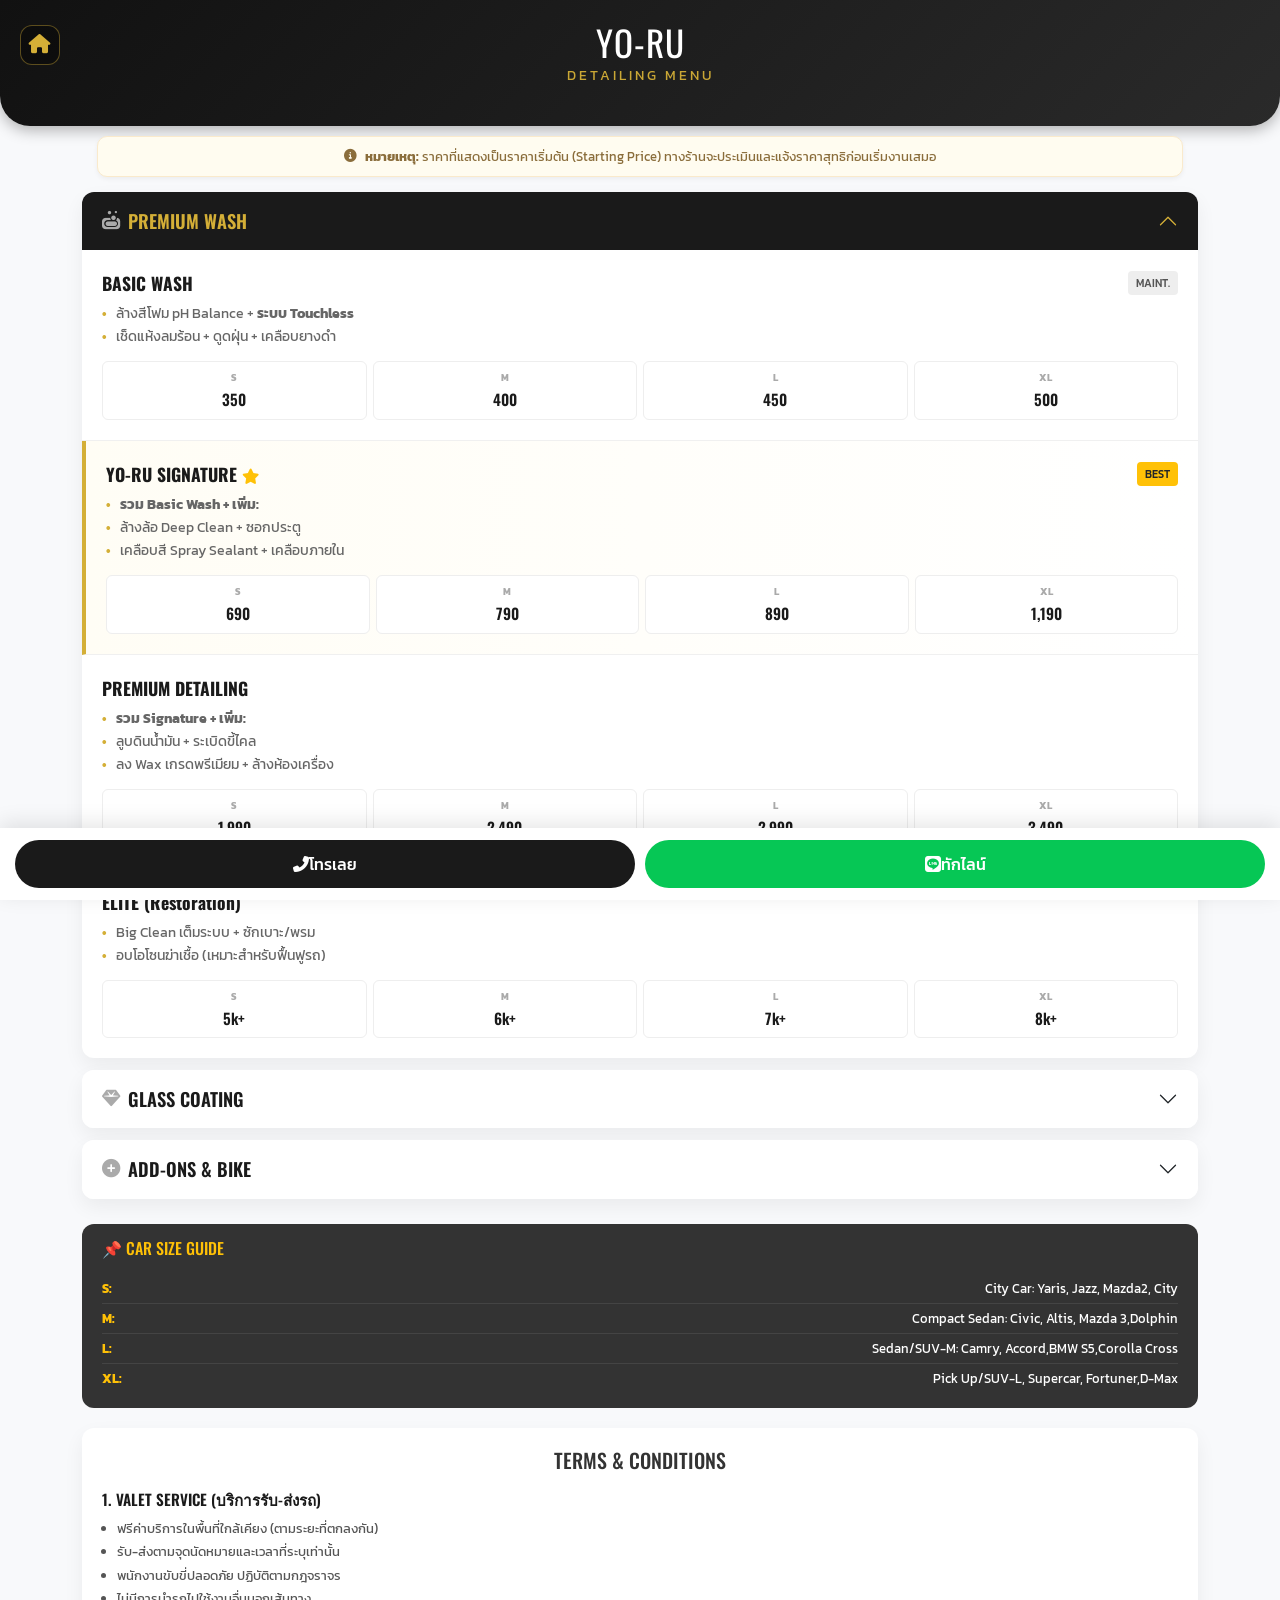
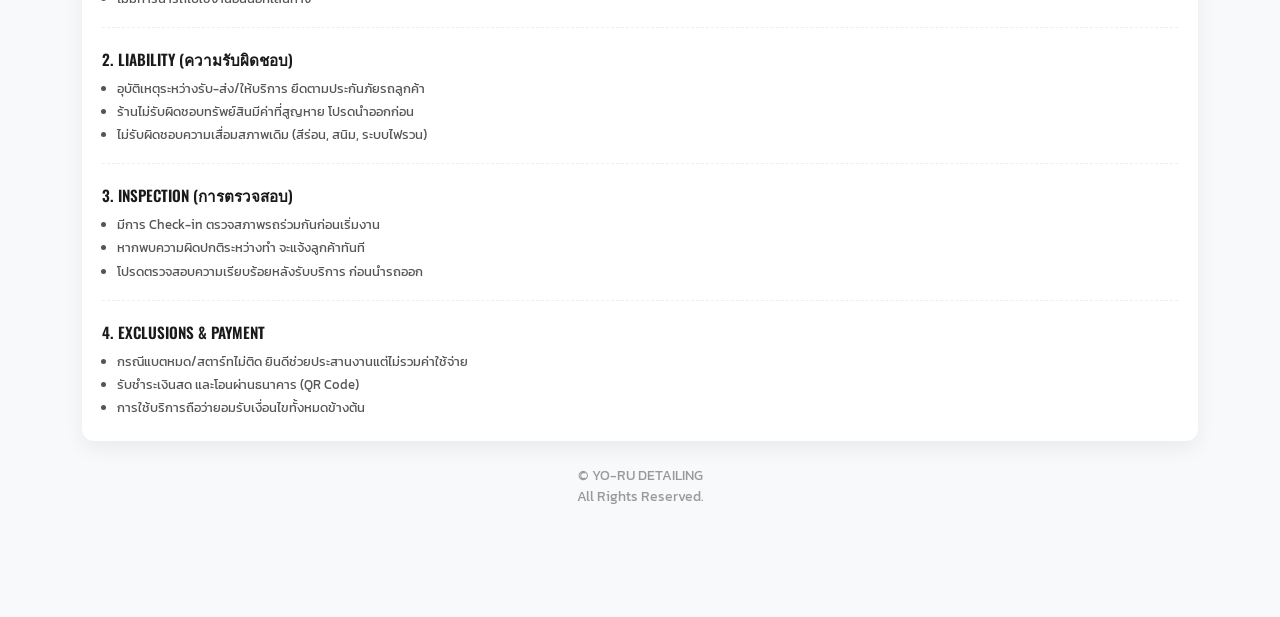
==== price-list.html @ 6207b125 "Update price-list.html" ====
<!DOCTYPE html>
<html lang="th">
<head>
    <meta charset="UTF-8">
    <meta name="viewport" content="width=device-width, initial-scale=1.0, maximum-scale=1.0, user-scalable=no">
    <title>YO-RU Detailing | Full Menu</title>
    <link href="https://cdn.jsdelivr.net/npm/bootstrap@5.3.0/dist/css/bootstrap.min.css" rel="stylesheet">
    <link href="https://fonts.googleapis.com/css2?family=Kanit:wght@300;400;500;600&family=Oswald:wght@500;700&display=swap" rel="stylesheet">
    <link rel="stylesheet" href="https://cdnjs.cloudflare.com/ajax/libs/font-awesome/6.4.0/css/all.min.css">
    
    <style>
        :root {
            --gold: #D4AF37;
            --gold-dark: #aa8c2c;
            --dark: #1a1a1a;
            --bg-gray: #f8f9fb;
            --card-shadow: 0 8px 20px rgba(0,0,0,0.06);
        }

        body { 
            font-family: 'Kanit', sans-serif; 
            background: var(--bg-gray); 
            color: #333; 
            padding-bottom: 110px; /* เว้นที่ให้ปุ่มด้านล่าง */
            overflow-x: hidden;
        }

        /* --- Header Design --- */
        .header-section {
            background: linear-gradient(135deg, #111 0%, #2a2a2a 100%);
            color: white;
            padding: 25px 15px 40px 15px;
            border-bottom-left-radius: 30px;
            border-bottom-right-radius: 30px;
            box-shadow: 0 4px 15px rgba(0,0,0,0.3);
            position: relative;
            text-align: center;
            margin-bottom: -25px;
            z-index: 10;
        }

        .home-btn {
            position: absolute;
            left: 20px;
            top: 25px;
            color: var(--gold);
            font-size: 1.2rem;
            text-decoration: none;
            border: 1px solid rgba(212, 175, 55, 0.4);
            border-radius: 12px;
            width: 40px;
            height: 40px;
            display: flex;
            align-items: center;
            justify-content: center;
            transition: 0.3s;
            background: rgba(0,0,0,0.3);
        }
        .home-btn:active { background: var(--gold); color: var(--dark); }

        .brand-title { font-family: 'Oswald', sans-serif; font-size: 2.2rem; letter-spacing: 1px; line-height: 1; }
        .brand-sub { color: var(--gold); font-size: 0.85rem; letter-spacing: 3px; text-transform: uppercase; opacity: 0.95; margin-top: 5px; }

        /* --- Price Disclaimer Warning --- */
        .price-warning {
            background: #fffcf0;
            border: 1px solid #faeacc;
            color: #8a6d3b;
            font-size: 0.8rem;
            padding: 10px 15px;
            border-radius: 10px;
            margin: 35px 15px 15px 15px;
            text-align: center;
            position: relative;
            z-index: 15;
            box-shadow: 0 2px 5px rgba(0,0,0,0.05);
            display: flex;
            align-items: center;
            justify-content: center;
            gap: 8px;
        }

        /* --- Accordion Styling --- */
        .accordion-item {
            border: none;
            border-radius: 12px !important;
            margin-bottom: 12px;
            box-shadow: var(--card-shadow);
            overflow: hidden;
            background: #fff;
        }
        
        .accordion-button {
            font-family: 'Oswald', sans-serif;
            font-size: 1.15rem;
            font-weight: 600;
            padding: 18px 20px;
            color: var(--dark);
            background: #fff;
            box-shadow: none !important;
        }
        
        .accordion-button:not(.collapsed) {
            background: var(--dark);
            color: var(--gold);
        }
        .accordion-button:not(.collapsed)::after {
            background-image: url("data:image/svg+xml,%3csvg xmlns='http://www.w3.org/2000/svg' viewBox='0 0 16 16' fill='%23D4AF37'%3e%3cpath fill-rule='evenodd' d='M1.646 4.646a.5.5 0 0 1 .708 0L8 10.293l5.646-5.647a.5.5 0 0 1 .708.708l-6 6a.5.5 0 0 1-.708 0l-6-6a.5.5 0 0 1 0-.708z'/%3e%3c/svg%3e");
        }

        /* --- Service Card Internal --- */
        .service-list { padding: 0; }
        .service-item {
            padding: 20px;
            border-bottom: 1px solid #f0f0f0;
        }
        .service-item:last-child { border-bottom: none; }

        .item-head { display: flex; justify-content: space-between; align-items: center; margin-bottom: 8px; }
        .item-name { font-family: 'Oswald'; font-size: 1.1rem; color: var(--dark); font-weight: 700; }
        .item-badge { font-size: 0.7rem; padding: 4px 8px; border-radius: 4px; font-weight: 500; text-transform: uppercase; background: #eee; color: #555; }
        
        /* Highlight & Elite Style */
        .item-highlight { background: linear-gradient(to right, #fffdf5, #fff); border-left: 4px solid var(--gold); }
        .item-elite { background: linear-gradient(to right, #222, #333); color: #fff; border-left: 4px solid var(--gold); }
        
        .item-elite .item-name { color: var(--gold); }
        .item-elite .item-desc ul { color: #ccc; }
        .item-elite .item-desc li::before { content: "★"; color: var(--gold); }
        .item-elite .p-box { background: #444; border-color: #555; }
        .item-elite .p-val { color: #fff; }

        .item-desc ul { margin: 0; padding-left: 0; list-style: none; font-size: 0.85rem; color: #666; }
        .item-desc li { position: relative; padding-left: 14px; margin-bottom: 4px; line-height: 1.4; }
        .item-desc li::before { content: "•"; color: var(--gold); position: absolute; left: 0; font-weight: bold; }

        /* --- Modern Price Grid --- */
        .price-grid {
            display: grid;
            grid-template-columns: repeat(4, 1fr);
            gap: 6px;
            margin-top: 15px;
        }
        .p-box {
            background: #fff;
            border: 1px solid #eee;
            border-radius: 6px;
            text-align: center;
            padding: 8px 2px;
            transition: 0.2s;
        }
        .p-size { display: block; font-size: 0.65rem; color: #aaa; font-weight: 700; margin-bottom: 2px; }
        .p-val { display: block; font-family: 'Oswald'; font-weight: 600; color: var(--dark); font-size: 0.95rem; }

        /* --- Terms Section --- */
        .terms-container {
            background: #fff;
            padding: 20px;
            border-radius: 12px;
            margin-top: 20px;
            box-shadow: var(--card-shadow);
        }
        .term-box { margin-bottom: 20px; padding-bottom: 15px; border-bottom: 1px dashed #eee; }
        .term-box:last-child { border-bottom: none; margin-bottom: 0; padding-bottom: 0; }
        .term-head { font-family: 'Oswald'; color: var(--dark); font-size: 0.95rem; margin-bottom: 8px; font-weight: 600; }
        .term-list { padding-left: 15px; font-size: 0.8rem; color: #555; margin: 0; }
        .term-list li { margin-bottom: 4px; }

        /* --- Fixed Bottom Bar --- */
        .bottom-action-bar {
            position: fixed;
            bottom: 0; left: 0; right: 0;
            background: #fff;
            padding: 12px 15px;
            box-shadow: 0 -5px 20px rgba(0,0,0,0.1);
            display: flex;
            gap: 10px;
            z-index: 1000;
            padding-bottom: max(12px, env(safe-area-inset-bottom));
        }
        .btn-action {
            flex: 1;
            border: none;
            border-radius: 50px;
            padding: 12px;
            font-family: 'Kanit', sans-serif;
            font-weight: 500;
            font-size: 1rem;
            display: flex;
            align-items: center;
            justify-content: center;
            text-decoration: none;
            transition: 0.2s;
        }
        .btn-call { background-color: var(--dark); color: white; }
        .btn-line { background-color: #06C755; color: white; }
        .btn-action:active { transform: scale(0.96); opacity: 0.9; }

        /* --- Size Guide --- */
        .size-guide {
            background: #333;
            color: #fff;
            border-radius: 12px;
            padding: 15px 20px;
            margin-top: 25px;
        }
        .size-row { display: flex; justify-content: space-between; font-size: 0.8rem; border-bottom: 1px solid #444; padding: 5px 0; }
        .size-row:last-child { border: none; }
        /* --- เพิ่มเอฟเฟกต์ Hover ให้หัวข้อสว่าง --- */
        
        .accordion-button {
            transition: all 0.3s ease; /* ปรับให้นุ่มนวลเวลาเมาส์เข้า-ออก */
        }

        /* 1. เมื่อชี้ที่หัวข้อที่ยังไม่เปิด (พื้นขาว) */
        .accordion-button.collapsed:hover {
            background-color: #fffcf5; /* เปลี่ยนพื้นเป็นสีครีมทองจางๆ */
            color: var(--gold); /* ตัวหนังสือเปลี่ยนเป็นสีทอง */
            box-shadow: 0 0 15px rgba(212, 175, 55, 0.4); /* เพิ่มแสงฟุ้งสีทอง (Glow) */
            transform: translateY(-2px); /* ลอยขึ้นนิดนึงให้ดูมีมิติ */
            z-index: 10; /* ดันให้ลอยอยู่เหนืออันอื่น */
        }

        /* 2. เมื่อชี้ที่หัวข้อที่เปิดอยู่แล้ว (พื้นดำ) */
        .accordion-button:not(.collapsed):hover {
            background-color: #333; /* ปรับสีพื้นจากดำสนิท ให้สว่างขึ้นเป็นเทาเข้ม */
            color: #ffe88a; /* ปรับสีตัวอักษรให้ทองสว่างวาบ */
            text-shadow: 0 0 10px rgba(212, 175, 55, 0.8); /* ตัวหนังสือเรืองแสง */
            box-shadow: 0 0 20px rgba(212, 175, 55, 0.5); /* ออร่ารอบกล่อง */
        }

        /* --- สไตล์สำหรับกล่อง "อื่นๆ โปรดสอบถาม" --- */
        .item-special {
            background-color: #fffdf5; /* สีพื้นเหลืองอ่อนจางๆ */
            border: 2px dashed var(--gold); /* ขอบเส้นประสีทอง */
            border-radius: 10px;
            margin: 15px 0 5px 0; /* เว้นระยะห่างจากตัวบนหน่อย */
            text-align: center; /* จัดกลางให้ดูแปลกตา */
            transition: 0.3s;
        }
        .item-special:hover {
            background-color: #fff;
            box-shadow: 0 5px 15px rgba(212, 175, 55, 0.2);
            transform: translateY(-2px);
        }
        .special-btn {
            background: var(--dark);
            color: var(--gold);
            border: none;
            padding: 5px 15px;
            border-radius: 20px;
            font-size: 0.8rem;
            margin-top: 8px;
            display: inline-block;
        }

    </style>
</head>
<body>

    <div class="header-section">
        <a href="index.html" class="home-btn" aria-label="Back to Home"><i class="fas fa-home"></i></a>
        <div class="brand-title">YO-RU</div>
        <div class="brand-sub">Detailing Menu</div>
    </div>

    <div class="container" style="position: relative; z-index: 20;">
        <div class="price-warning">
            <i class="fas fa-info-circle"></i>
            <span><strong>หมายเหตุ:</strong> ราคาที่แสดงเป็นราคาเริ่มต้น (Starting Price) ทางร้านจะประเมินและแจ้งราคาสุทธิก่อนเริ่มงานเสมอ</span>
        </div>
        
        <div class="accordion" id="menuAccordion">

            <div class="accordion-item">
                <h2 class="accordion-header">
                    <button class="accordion-button" type="button" data-bs-toggle="collapse" data-bs-target="#c1">
                        <i class="fas fa-soap me-2" style="color:#aaa"></i> PREMIUM WASH
                    </button>
                </h2>
                <div id="c1" class="accordion-collapse collapse show" data-bs-parent="#menuAccordion">
                    <div class="service-list">
                        
                        <div class="service-item">
                            <div class="item-head">
                                <span class="item-name">BASIC WASH</span>
                                <span class="item-badge">Maint.</span>
                            </div>
                            <div class="item-desc">
                                <ul>
                                    <li>ล้างสีโฟม pH Balance + <strong>ระบบ Touchless</strong></li>
                                    <li>เช็ดแห้งลมร้อน + ดูดฝุ่น + เคลือบยางดำ</li>
                                </ul>
                            </div>
                            <div class="price-grid">
                                <div class="p-box"><span class="p-size">S</span><span class="p-val">350</span></div>
                                <div class="p-box"><span class="p-size">M</span><span class="p-val">400</span></div>
                                <div class="p-box"><span class="p-size">L</span><span class="p-val">450</span></div>
                                <div class="p-box"><span class="p-size">XL</span><span class="p-val">500</span></div>
                            </div>
                        </div>

                        <div class="service-item item-highlight">
                            <div class="item-head">
                                <span class="item-name">YO-RU SIGNATURE <i class="fas fa-star text-warning small"></i></span>
                                <span class="item-badge bg-warning text-dark">BEST</span>
                            </div>
                            <div class="item-desc">
                                <ul>
                                    <li><strong>รวม Basic Wash + เพิ่ม:</strong></li>
                                    <li>ล้างล้อ Deep Clean + ซอกประตู</li>
                                    <li>เคลือบสี Spray Sealant + เคลือบภายใน</li>
                                </ul>
                            </div>
                            <div class="price-grid">
                                <div class="p-box"><span class="p-size">S</span><span class="p-val">690</span></div>
                                <div class="p-box"><span class="p-size">M</span><span class="p-val">790</span></div>
                                <div class="p-box"><span class="p-size">L</span><span class="p-val">890</span></div>
                                <div class="p-box"><span class="p-size">XL</span><span class="p-val">1,190</span></div>
                            </div>
                        </div>

                        <div class="service-item">
                            <div class="item-head"><span class="item-name">PREMIUM DETAILING</span></div>
                            <div class="item-desc">
                                <ul>
                                    <li><strong>รวม Signature + เพิ่ม:</strong></li>
                                    <li>ลูบดินน้ำมัน + ระเบิดขี้ไคล</li>
                                    <li>ลง Wax เกรดพรีเมียม + ล้างห้องเครื่อง</li>
                                </ul>
                            </div>
                            <div class="price-grid">
                                <div class="p-box"><span class="p-size">S</span><span class="p-val">1,990</span></div>
                                <div class="p-box"><span class="p-size">M</span><span class="p-val">2,490</span></div>
                                <div class="p-box"><span class="p-size">L</span><span class="p-val">2,990</span></div>
                                <div class="p-box"><span class="p-size">XL</span><span class="p-val">3,490</span></div>
                            </div>
                        </div>

                         <div class="service-item">
                            <div class="item-head"><span class="item-name">ELITE (Restoration)</span></div>
                            <div class="item-desc">
                                <ul>
                                    <li>Big Clean เต็มระบบ + ซักเบาะ/พรม</li>
                                    <li>อบโอโซนฆ่าเชื้อ (เหมาะสำหรับฟื้นฟูรถ)</li>
                                </ul>
                            </div>
                            <div class="price-grid">
                                <div class="p-box"><span class="p-size">S</span><span class="p-val">5k+</span></div>
                                <div class="p-box"><span class="p-size">M</span><span class="p-val">6k+</span></div>
                                <div class="p-box"><span class="p-size">L</span><span class="p-val">7k+</span></div>
                                <div class="p-box"><span class="p-size">XL</span><span class="p-val">8k+</span></div>
                            </div>
                        </div>

                    </div>
                </div>
            </div>

            <div class="accordion-item">
                <h2 class="accordion-header">
                    <button class="accordion-button collapsed" type="button" data-bs-toggle="collapse" data-bs-target="#c2">
                        <i class="fas fa-gem me-2" style="color:#aaa"></i> GLASS COATING
                    </button>
                </h2>
                <div id="c2" class="accordion-collapse collapse" data-bs-parent="#menuAccordion">
                    <div class="service-list">
                        
                        <div class="service-item">
                            <div class="item-head"><span class="item-name">QUICK COAT</span><span class="item-badge">3-6 Mo.</span></div>
                            <div class="item-desc">
                                <ul><li>ขัดลบรอยบางๆ + เคลือบ Ceramic Detailer</li></ul>
                            </div>
                            <div class="price-grid">
                                <div class="p-box"><span class="p-size">S</span><span class="p-val">2,500</span></div>
                                <div class="p-box"><span class="p-size">M</span><span class="p-val">3,000</span></div>
                                <div class="p-box"><span class="p-size">L</span><span class="p-val">3,500</span></div>
                                <div class="p-box"><span class="p-size">XL</span><span class="p-val">4,000</span></div>
                            </div>
                        </div>

                        <div class="service-item">
                            <div class="item-head"><span class="item-name">CERAMIC BASIC</span><span class="item-badge">1-2 Yr.</span></div>
                            <div class="item-desc">
                                <ul><li>ขัดเตรียมผิว 1-2 Step + เคลือบแก้ว 1 Layer</li></ul>
                            </div>
                            <div class="price-grid">
                                <div class="p-box"><span class="p-size">S</span><span class="p-val">6k</span></div>
                                <div class="p-box"><span class="p-size">M</span><span class="p-val">7k</span></div>
                                <div class="p-box"><span class="p-size">L</span><span class="p-val">8k</span></div>
                                <div class="p-box"><span class="p-size">XL</span><span class="p-val">9k</span></div>
                            </div>
                        </div>

                        <div class="service-item item-highlight">
                            <div class="item-head"><span class="item-name">PREMIUM COAT</span><span class="item-badge">3-5 Yr.</span></div>
                            <div class="item-desc">
                                <ul>
                                    <li>ขัด Mirror Finish + เคลือบ 2 Layers</li>
                                    <li>เคลือบพลาสติก/กระจก</li>
                                </ul>
                            </div>
                            <div class="price-grid">
                                <div class="p-box"><span class="p-size">S</span><span class="p-val">10k+</span></div>
                                <div class="p-box"><span class="p-size">M</span><span class="p-val">12k+</span></div>
                                <div class="p-box"><span class="p-size">L</span><span class="p-val">14k+</span></div>
                                <div class="p-box"><span class="p-size">XL</span><span class="p-val">16k+</span></div>
                            </div>
                        </div>

                        <div class="service-item item-elite">
                            <div class="item-head"><span class="item-name">ELITE COAT</span><span class="item-badge bg-warning text-dark">ULTIMATE</span></div>
                            <div class="item-desc">
                                <ul>
                                    <li><strong>The Masterpiece Protection</strong></li>
                                    <li>ขัดฟื้นฟูขั้นสูงสุด (Jeweling Polish)</li>
                                    <li>เคลือบหนาพิเศษ </li>
                                    <li>ทนทานสูงสุด 5 ปี+ พร้อมดูแลหลังการขาย</li>
                                </ul>
                            </div>
                            <div class="price-grid">
                                <div class="p-box"><span class="p-size">S</span><span class="p-val">18k+</span></div>
                                <div class="p-box"><span class="p-size">M</span><span class="p-val">22k+</span></div>
                                <div class="p-box"><span class="p-size">L</span><span class="p-val">26k+</span></div>
                                <div class="p-box"><span class="p-size">XL</span><span class="p-val">30k+</span></div>
                            </div>
                        </div>

                    </div>
                </div>
            </div>

            <div class="accordion-item">
                <h2 class="accordion-header">
                    <button class="accordion-button collapsed" type="button" data-bs-toggle="collapse" data-bs-target="#c3">
                        <i class="fas fa-plus-circle me-2" style="color:#aaa"></i> ADD-ONS & BIKE
                    </button>
                </h2>
                <div id="c3" class="accordion-collapse collapse" data-bs-parent="#menuAccordion">
                    <div class="service-list">
                        
                        <div class="service-item">
                            <div class="d-flex justify-content-between mb-1">
                                <span class="item-name">Window Coating</span>
                                <span class="fw-bold">200 - 2,500</span>
                            </div>
                            <div class="item-desc"><ul><li>เคลือบกระจกไล่น้ำ ฝนตกน้ำไม่เกาะ</li></ul></div>
                        </div>
                        <div class="service-item">
                            <div class="d-flex justify-content-between mb-1">
                                <span class="item-name">Wheel Coating (Rim)</span>
                                <span class="fw-bold">500 - 1,500</span>
                            </div>
                            <div class="item-desc">
                                <ul>
                                    <li>เคลือบแม็กซ์ป้องกันฝุ่นผ้าเบรกและคราบฝังแน่น</li>
                                    <li>เพิ่มความเงา + ล้างทำความสะอาดง่ายขึ้น</li>
                                </ul>
                            </div>
                        </div>

                        <div class="service-item">
                            <div class="d-flex justify-content-between mb-1">
                                <span class="item-name">Leather / Fabric Guard</span>
                                <span class="fw-bold">1,500 - 4,000</span>
                            </div>
                            <div class="item-desc">
                                <ul>
                                    <li>เคลือบเบาะหนัง/ผ้า ป้องกันน้ำหกและคราบสกปรก</li>
                                    <li>ป้องกันรังสี UV และลดการเกิดสีตกใส่เบาะ</li>
                                </ul>
                            </div>
                        </div>

                         <div class="service-item">
                            <div class="d-flex justify-content-between mb-1">
                                <span class="item-name">Stain Removal</span>
                                <span class="fw-bold text-muted small">ประเมินราคาหน้างาน</span>
                            </div>
                            <div class="item-desc"><ul><li>ขจัดคราบยางมะตอย / ปูนซีเมนต์ / ละอองสี</li></ul></div>
                        </div>

                        <div class="service-item">
                            <div class="d-flex justify-content-between mb-1">
                                <span class="item-name">Interior Spa</span>
                                <span class="fw-bold">1,500 - 3,500</span>
                            </div>
                            <div class="item-desc"><ul><li>ซักเบาะ/พรม (Extractor) + ฆ่าเชื้อโรค</li></ul></div>
                        </div>

                        <div class="service-item">
                            <div class="d-flex justify-content-between mb-1">
                                <span class="item-name">Leather Restoration</span>
                                <span class="fw-bold">800 - 1,500</span>
                            </div>
                            <div class="item-desc"><ul><li>ขจัดคราบไคลฝังลึก + ลง Vitamin บำรุงหนัง</li></ul></div>
                        </div>

                        <div class="service-item">
                            <div class="d-flex justify-content-between mb-1">
                                <span class="item-name">Headlight Restore</span>
                                <span class="fw-bold">800 - 1,500</span>
                            </div>
                            <div class="item-desc"><ul><li>ขัดไฟหน้าเหลืองให้ใส + เคลือบปกป้อง</li></ul></div>
                        </div>

                        <div class="service-item bg-light">
                            <div class="d-flex justify-content-between mb-1">
                                <span class="item-name"><i class="fas fa-motorcycle me-2"></i>BIKE WASH</span>
                                <span class="fw-bold">200 - 600</span>
                            </div>
                            <div class="item-desc"><ul><li>ผลิตภัณฑ์นำเข้า ล้างสี + เป่าแห้งตามซอก + เคลือบเงา</li></ul></div>
                        </div>

                        <div class="service-item bg-light">
                            <div class="d-flex justify-content-between mb-1">
                                <span class="item-name"><i class="fas fa-tools me-2"></i>BIKE DETAILING</span>
                                <span class="fw-bold">800 - 2,500</span>
                            </div>
                            <div class="item-desc"><ul><li>BIKE WASH + ล้างโซ่ + ขัดลบรอยขนแมว + เคลือบสี</li></ul></div>
                        </div>

                        <div class="service-item item-special">
                            <div class="d-flex flex-column align-items-center justify-content-center py-2">
                                <div class="item-name text-dark mb-1" style="font-size: 1.1rem;">
                                    <i class="fas fa-comments text-warning me-2"></i>บริการอื่นๆ / สอบถามเพิ่มเติม
                                </div>
                                <div class="item-desc text-muted fst-italic mb-2">
                                    "งานแก้ปัญหาเฉพาะจุด, ลอกฟิล์มเก่า, ขัดกระจก, คราบฝังลึกพิเศษ ฯลฯ"
                                </div>
                                <a href="tel:0872178899" class="special-btn text-decoration-none">
                                    <i class="fas fa-phone-alt me-1"></i> โทรประเมินราคาฟรี
                                </a>
                            </div>
                        </div>

                    </div>
                </div>
            </div>

        </div> <div class="size-guide">
            <h6 class="mb-3 text-warning" style="font-family:'Oswald';">📌 CAR SIZE GUIDE</h6>
            <div class="size-row">
                <span class="text-warning fw-bold">S:</span> <span>City Car: Yaris, Jazz, Mazda2, City</span>
            </div>
            <div class="size-row">
                <span class="text-warning fw-bold">M:</span> <span>Compact Sedan: Civic, Altis, Mazda 3,Dolphin</span>
            </div>
            <div class="size-row">
                <span class="text-warning fw-bold">L:</span> <span>Sedan/SUV-M: Camry, Accord,BMW S5,Corolla Cross</span>
            </div>
            <div class="size-row">
                <span class="text-warning fw-bold">XL:</span> <span>Pick Up/SUV-L, Supercar, Fortuner,D-Max</span>
            </div>
        </div>

        <div class="terms-container">
            <h5 class="text-center mb-3" style="font-family: 'Oswald'">TERMS & CONDITIONS</h5>
            
            <div class="term-box">
                <div class="term-head">1. VALET SERVICE (บริการรับ-ส่งรถ)</div>
                <ul class="term-list">
                    <li>ฟรีค่าบริการในพื้นที่ใกล้เคียง (ตามระยะที่ตกลงกัน)</li>
                    <li>รับ-ส่งตามจุดนัดหมายและเวลาที่ระบุเท่านั้น</li>
                    <li>พนักงานขับขี่ปลอดภัย ปฏิบัติตามกฎจราจร</li>
                    <li>ไม่มีการนำรถไปใช้งานอื่นนอกเส้นทาง</li>
                </ul>
            </div>

            <div class="term-box">
                <div class="term-head">2. LIABILITY (ความรับผิดชอบ)</div>
                <ul class="term-list">
                    <li>อุบัติเหตุระหว่างรับ-ส่ง/ให้บริการ ยึดตามประกันภัยรถลูกค้า</li>
                    <li>ร้านไม่รับผิดชอบทรัพย์สินมีค่าที่สูญหาย โปรดนำออกก่อน</li>
                    <li>ไม่รับผิดชอบความเสื่อมสภาพเดิม (สีร่อน, สนิม, ระบบไฟรวน)</li>
                </ul>
            </div>

            <div class="term-box">
                <div class="term-head">3. INSPECTION (การตรวจสอบ)</div>
                <ul class="term-list">
                    <li>มีการ Check-in ตรวจสภาพรถร่วมกันก่อนเริ่มงาน</li>
                    <li>หากพบความผิดปกติระหว่างทำ จะแจ้งลูกค้าทันที</li>
                    <li>โปรดตรวจสอบความเรียบร้อยหลังรับบริการ ก่อนนำรถออก</li>
                </ul>
            </div>

            <div class="term-box">
                <div class="term-head">4. EXCLUSIONS & PAYMENT</div>
                <ul class="term-list">
                    <li>กรณีแบตหมด/สตาร์ทไม่ติด ยินดีช่วยประสานงานแต่ไม่รวมค่าใช้จ่าย</li>
                    <li>รับชำระเงินสด และโอนผ่านธนาคาร (QR Code)</li>
                    <li>การใช้บริการถือว่ายอมรับเงื่อนไขทั้งหมดข้างต้น</li>
                </ul>
            </div>
        </div>

        <div class="text-center mt-4 text-muted small" style="opacity: 0.6;">
            © YO-RU DETAILING<br>All Rights Reserved.
        </div>

    </div>

    <div class="bottom-action-bar">
        <a href="tel:0872178899" class="btn-action btn-call">
            <i class="fas fa-phone-alt"></i> โทรเลย
        </a>
        <a href="https://line.me/R/ti/p/@411pexpo?ts=02161113&oat_content=url" target="_blank" class="btn-action btn-line">
            <i class="fab fa-line"></i> ทักไลน์
        </a>
    </div>

    <script src="https://cdn.jsdelivr.net/npm/bootstrap@5.3.0/dist/js/bootstrap.bundle.min.js"></script>
</body>
</html>
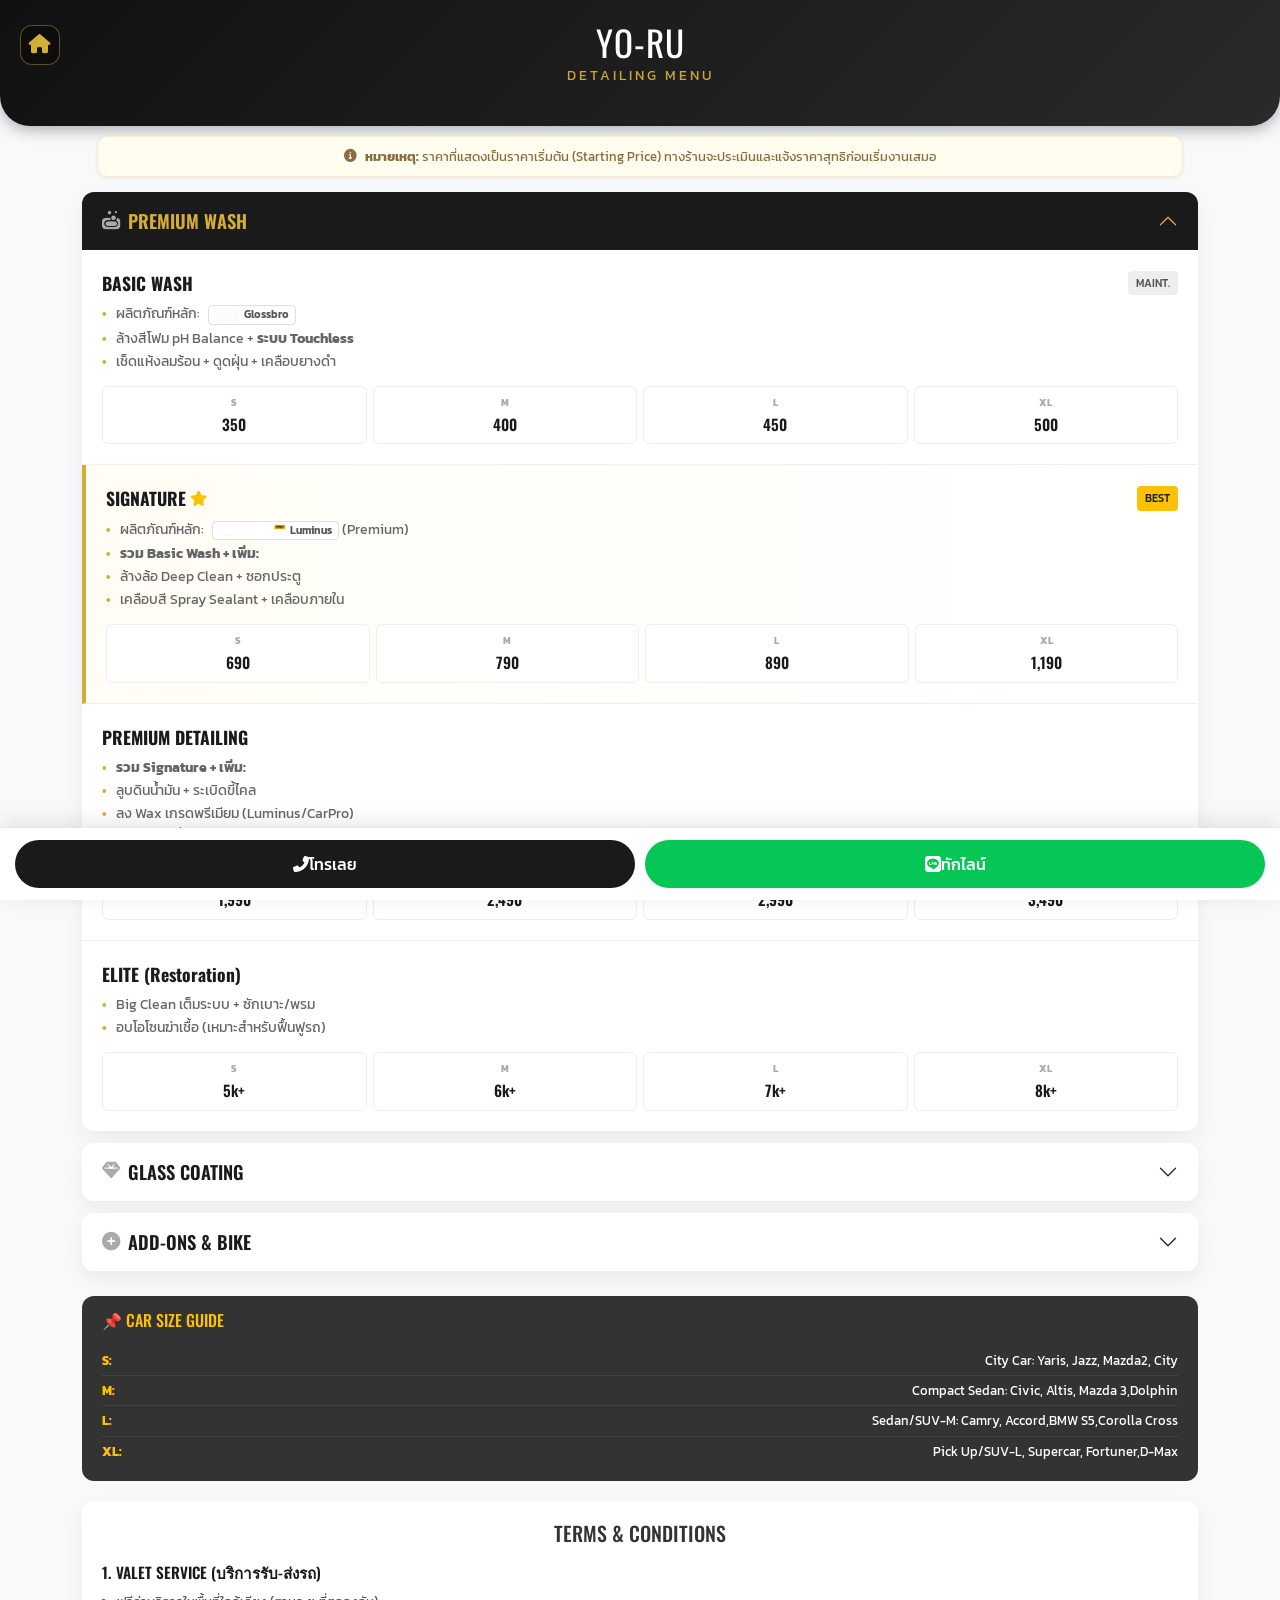
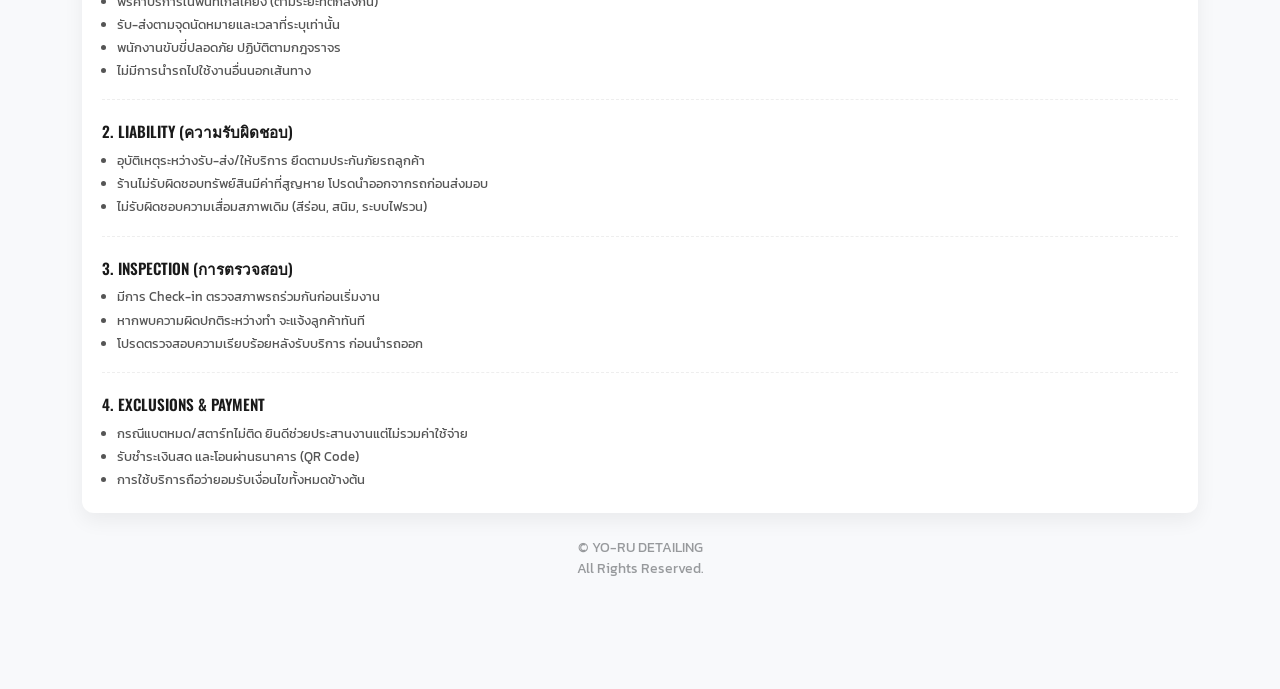
==== commit b790d509: "Update price-list.html" ====
--- a/price-list.html
+++ b/price-list.html
@@ -25,6 +25,29 @@
             overflow-x: hidden;
         }
 
+        /* --- Brand Tag Style (New) --- */
+        .brand-tag {
+            display: inline-flex;
+            align-items: center;
+            background: #fff;
+            border: 1px solid #e0e0e0;
+            border-radius: 4px;
+            padding: 1px 6px;
+            margin-left: 5px;
+            font-size: 0.7rem;
+            color: #555;
+            font-weight: 600;
+            vertical-align: middle;
+        }
+        .brand-tag img { 
+            height: 14px; 
+            width: auto; 
+            margin-right: 4px; 
+            display: block;
+        }
+        /* ถ้าไม่มีรูป ให้ซ่อน img แล้วแสดง text */
+        .brand-tag img[src=""], .brand-tag img:not([src]) { display: none; }
+
         /* --- Header Design --- */
         .header-section {
             background: linear-gradient(135deg, #111 0%, #2a2a2a 100%);
@@ -98,6 +121,7 @@
             color: var(--dark);
             background: #fff;
             box-shadow: none !important;
+            transition: all 0.3s ease;
         }
         
         .accordion-button:not(.collapsed) {
@@ -106,6 +130,21 @@
         }
         .accordion-button:not(.collapsed)::after {
             background-image: url("data:image/svg+xml,%3csvg xmlns='http://www.w3.org/2000/svg' viewBox='0 0 16 16' fill='%23D4AF37'%3e%3cpath fill-rule='evenodd' d='M1.646 4.646a.5.5 0 0 1 .708 0L8 10.293l5.646-5.647a.5.5 0 0 1 .708.708l-6 6a.5.5 0 0 1-.708 0l-6-6a.5.5 0 0 1 0-.708z'/%3e%3c/svg%3e");
+        }
+
+        /* Hover Effects */
+        .accordion-button.collapsed:hover {
+            background-color: #fffcf5;
+            color: var(--gold);
+            box-shadow: 0 0 15px rgba(212, 175, 55, 0.4);
+            transform: translateY(-2px);
+            z-index: 10;
+        }
+        .accordion-button:not(.collapsed):hover {
+            background-color: #333;
+            color: #ffe88a;
+            text-shadow: 0 0 10px rgba(212, 175, 55, 0.8);
+            box-shadow: 0 0 20px rgba(212, 175, 55, 0.5);
         }
 
         /* --- Service Card Internal --- */
@@ -116,8 +155,8 @@
         }
         .service-item:last-child { border-bottom: none; }
 
-        .item-head { display: flex; justify-content: space-between; align-items: center; margin-bottom: 8px; }
-        .item-name { font-family: 'Oswald'; font-size: 1.1rem; color: var(--dark); font-weight: 700; }
+        .item-head { display: flex; justify-content: space-between; align-items: center; margin-bottom: 8px; flex-wrap: wrap; gap: 5px; }
+        .item-name { font-family: 'Oswald'; font-size: 1.1rem; color: var(--dark); font-weight: 700; display: flex; align-items: center;}
         .item-badge { font-size: 0.7rem; padding: 4px 8px; border-radius: 4px; font-weight: 500; text-transform: uppercase; background: #eee; color: #555; }
         
         /* Highlight & Elite Style */
@@ -129,6 +168,7 @@
         .item-elite .item-desc li::before { content: "★"; color: var(--gold); }
         .item-elite .p-box { background: #444; border-color: #555; }
         .item-elite .p-val { color: #fff; }
+        .item-elite .brand-tag { background: #444; border-color: #666; color: #eee; }
 
         .item-desc ul { margin: 0; padding-left: 0; list-style: none; font-size: 0.85rem; color: #666; }
         .item-desc li { position: relative; padding-left: 14px; margin-bottom: 4px; line-height: 1.4; }
@@ -152,7 +192,7 @@
         .p-size { display: block; font-size: 0.65rem; color: #aaa; font-weight: 700; margin-bottom: 2px; }
         .p-val { display: block; font-family: 'Oswald'; font-weight: 600; color: var(--dark); font-size: 0.95rem; }
 
-        /* --- Terms Section --- */
+        /* --- Terms & Special --- */
         .terms-container {
             background: #fff;
             padding: 20px;
@@ -165,6 +205,30 @@
         .term-head { font-family: 'Oswald'; color: var(--dark); font-size: 0.95rem; margin-bottom: 8px; font-weight: 600; }
         .term-list { padding-left: 15px; font-size: 0.8rem; color: #555; margin: 0; }
         .term-list li { margin-bottom: 4px; }
+
+        .item-special {
+            background-color: #fffdf5;
+            border: 2px dashed var(--gold);
+            border-radius: 10px;
+            margin: 15px 0 5px 0;
+            text-align: center;
+            transition: 0.3s;
+        }
+        .item-special:hover {
+            background-color: #fff;
+            box-shadow: 0 5px 15px rgba(212, 175, 55, 0.2);
+            transform: translateY(-2px);
+        }
+        .special-btn {
+            background: var(--dark);
+            color: var(--gold);
+            border: none;
+            padding: 5px 15px;
+            border-radius: 20px;
+            font-size: 0.8rem;
+            margin-top: 8px;
+            display: inline-block;
+        }
 
         /* --- Fixed Bottom Bar --- */
         .bottom-action-bar {
@@ -206,53 +270,6 @@
         }
         .size-row { display: flex; justify-content: space-between; font-size: 0.8rem; border-bottom: 1px solid #444; padding: 5px 0; }
         .size-row:last-child { border: none; }
-        /* --- เพิ่มเอฟเฟกต์ Hover ให้หัวข้อสว่าง --- */
-        
-        .accordion-button {
-            transition: all 0.3s ease; /* ปรับให้นุ่มนวลเวลาเมาส์เข้า-ออก */
-        }
-
-        /* 1. เมื่อชี้ที่หัวข้อที่ยังไม่เปิด (พื้นขาว) */
-        .accordion-button.collapsed:hover {
-            background-color: #fffcf5; /* เปลี่ยนพื้นเป็นสีครีมทองจางๆ */
-            color: var(--gold); /* ตัวหนังสือเปลี่ยนเป็นสีทอง */
-            box-shadow: 0 0 15px rgba(212, 175, 55, 0.4); /* เพิ่มแสงฟุ้งสีทอง (Glow) */
-            transform: translateY(-2px); /* ลอยขึ้นนิดนึงให้ดูมีมิติ */
-            z-index: 10; /* ดันให้ลอยอยู่เหนืออันอื่น */
-        }
-
-        /* 2. เมื่อชี้ที่หัวข้อที่เปิดอยู่แล้ว (พื้นดำ) */
-        .accordion-button:not(.collapsed):hover {
-            background-color: #333; /* ปรับสีพื้นจากดำสนิท ให้สว่างขึ้นเป็นเทาเข้ม */
-            color: #ffe88a; /* ปรับสีตัวอักษรให้ทองสว่างวาบ */
-            text-shadow: 0 0 10px rgba(212, 175, 55, 0.8); /* ตัวหนังสือเรืองแสง */
-            box-shadow: 0 0 20px rgba(212, 175, 55, 0.5); /* ออร่ารอบกล่อง */
-        }
-
-        /* --- สไตล์สำหรับกล่อง "อื่นๆ โปรดสอบถาม" --- */
-        .item-special {
-            background-color: #fffdf5; /* สีพื้นเหลืองอ่อนจางๆ */
-            border: 2px dashed var(--gold); /* ขอบเส้นประสีทอง */
-            border-radius: 10px;
-            margin: 15px 0 5px 0; /* เว้นระยะห่างจากตัวบนหน่อย */
-            text-align: center; /* จัดกลางให้ดูแปลกตา */
-            transition: 0.3s;
-        }
-        .item-special:hover {
-            background-color: #fff;
-            box-shadow: 0 5px 15px rgba(212, 175, 55, 0.2);
-            transform: translateY(-2px);
-        }
-        .special-btn {
-            background: var(--dark);
-            color: var(--gold);
-            border: none;
-            padding: 5px 15px;
-            border-radius: 20px;
-            font-size: 0.8rem;
-            margin-top: 8px;
-            display: inline-block;
-        }
 
     </style>
 </head>
@@ -288,6 +305,7 @@
                             </div>
                             <div class="item-desc">
                                 <ul>
+                                    <li>ผลิตภัณฑ์หลัก: <span class="brand-tag"><img src="images/logo-glossbro.png" alt="Glossbro">Glossbro</span></li>
                                     <li>ล้างสีโฟม pH Balance + <strong>ระบบ Touchless</strong></li>
                                     <li>เช็ดแห้งลมร้อน + ดูดฝุ่น + เคลือบยางดำ</li>
                                 </ul>
@@ -302,11 +320,12 @@
 
                         <div class="service-item item-highlight">
                             <div class="item-head">
-                                <span class="item-name">YO-RU SIGNATURE <i class="fas fa-star text-warning small"></i></span>
+                                <span class="item-name">SIGNATURE <i class="fas fa-star text-warning small ms-1"></i></span>
                                 <span class="item-badge bg-warning text-dark">BEST</span>
                             </div>
                             <div class="item-desc">
                                 <ul>
+                                    <li>ผลิตภัณฑ์หลัก: <span class="brand-tag"><img src="images/logo-luminus.png" alt="Luminus">Luminus</span> (Premium)</li>
                                     <li><strong>รวม Basic Wash + เพิ่ม:</strong></li>
                                     <li>ล้างล้อ Deep Clean + ซอกประตู</li>
                                     <li>เคลือบสี Spray Sealant + เคลือบภายใน</li>
@@ -326,7 +345,8 @@
                                 <ul>
                                     <li><strong>รวม Signature + เพิ่ม:</strong></li>
                                     <li>ลูบดินน้ำมัน + ระเบิดขี้ไคล</li>
-                                    <li>ลง Wax เกรดพรีเมียม + ล้างห้องเครื่อง</li>
+                                    <li>ลง Wax เกรดพรีเมียม (Luminus/CarPro)</li>
+                                    <li>ล้างห้องเครื่อง</li>
                                 </ul>
                             </div>
                             <div class="price-grid">
@@ -366,10 +386,21 @@
                 <div id="c2" class="accordion-collapse collapse" data-bs-parent="#menuAccordion">
                     <div class="service-list">
                         
+                        <div class="p-3 bg-light small text-muted border-bottom">
+                            <i class="fas fa-tools me-1 text-gold"></i> <strong>Our Standards:</strong>
+                            <ul class="mb-0 mt-1 ps-3">
+                                <li>Machine Polisher: <span class="text-dark fw-bold">Maxshine</span> (Dual Action)</li>
+                                <li>Polishing Compound: <span class="text-dark fw-bold">Gyeon, 3D, CarPro</span></li>
+                            </ul>
+                        </div>
+
                         <div class="service-item">
                             <div class="item-head"><span class="item-name">QUICK COAT</span><span class="item-badge">3-6 Mo.</span></div>
                             <div class="item-desc">
-                                <ul><li>ขัดลบรอยบางๆ + เคลือบ Ceramic Detailer</li></ul>
+                                <ul>
+                                    <li>น้ำยาขัด: <strong>3D / Gyeon</strong> (Light Polish)</li>
+                                    <li>ขัดลบรอยบางๆ + เคลือบ Ceramic Detailer</li>
+                                </ul>
                             </div>
                             <div class="price-grid">
                                 <div class="p-box"><span class="p-size">S</span><span class="p-val">2,500</span></div>
@@ -382,7 +413,10 @@
                         <div class="service-item">
                             <div class="item-head"><span class="item-name">CERAMIC BASIC</span><span class="item-badge">1-2 Yr.</span></div>
                             <div class="item-desc">
-                                <ul><li>ขัดเตรียมผิว 1-2 Step + เคลือบแก้ว 1 Layer</li></ul>
+                                <ul>
+                                    <li>ผลิตภัณฑ์หลัก: <span class="brand-tag">Luminus / CarPro</span></li>
+                                    <li>ขัดเตรียมผิว 1-2 Step + เคลือบแก้ว 1 Layer</li>
+                                </ul>
                             </div>
                             <div class="price-grid">
                                 <div class="p-box"><span class="p-size">S</span><span class="p-val">6k</span></div>
@@ -396,6 +430,7 @@
                             <div class="item-head"><span class="item-name">PREMIUM COAT</span><span class="item-badge">3-5 Yr.</span></div>
                             <div class="item-desc">
                                 <ul>
+                                    <li>ผลิตภัณฑ์หลัก: <span class="brand-tag"><img src="images/logo-carpro.png" alt="CarPro">CarPro / Gyeon</span></li>
                                     <li>ขัด Mirror Finish + เคลือบ 2 Layers</li>
                                     <li>เคลือบพลาสติก/กระจก</li>
                                 </ul>
@@ -414,7 +449,7 @@
                                 <ul>
                                     <li><strong>The Masterpiece Protection</strong></li>
                                     <li>ขัดฟื้นฟูขั้นสูงสุด (Jeweling Polish)</li>
-                                    <li>เคลือบหนาพิเศษ </li>
+                                    <li>เคลือบหนาพิเศษ (CarPro / Luminus Top Grade)</li>
                                     <li>ทนทานสูงสุด 5 ปี+ พร้อมดูแลหลังการขาย</li>
                                 </ul>
                             </div>
@@ -571,7 +606,7 @@
                 <div class="term-head">2. LIABILITY (ความรับผิดชอบ)</div>
                 <ul class="term-list">
                     <li>อุบัติเหตุระหว่างรับ-ส่ง/ให้บริการ ยึดตามประกันภัยรถลูกค้า</li>
-                    <li>ร้านไม่รับผิดชอบทรัพย์สินมีค่าที่สูญหาย โปรดนำออกก่อน</li>
+                    <li>ร้านไม่รับผิดชอบทรัพย์สินมีค่าที่สูญหาย โปรดนำออกจากรถก่อนส่งมอบ</li>
                     <li>ไม่รับผิดชอบความเสื่อมสภาพเดิม (สีร่อน, สนิม, ระบบไฟรวน)</li>
                 </ul>
             </div>
@@ -613,7 +648,3 @@
     <script src="https://cdn.jsdelivr.net/npm/bootstrap@5.3.0/dist/js/bootstrap.bundle.min.js"></script>
 </body>
 </html>
-
-
-
-
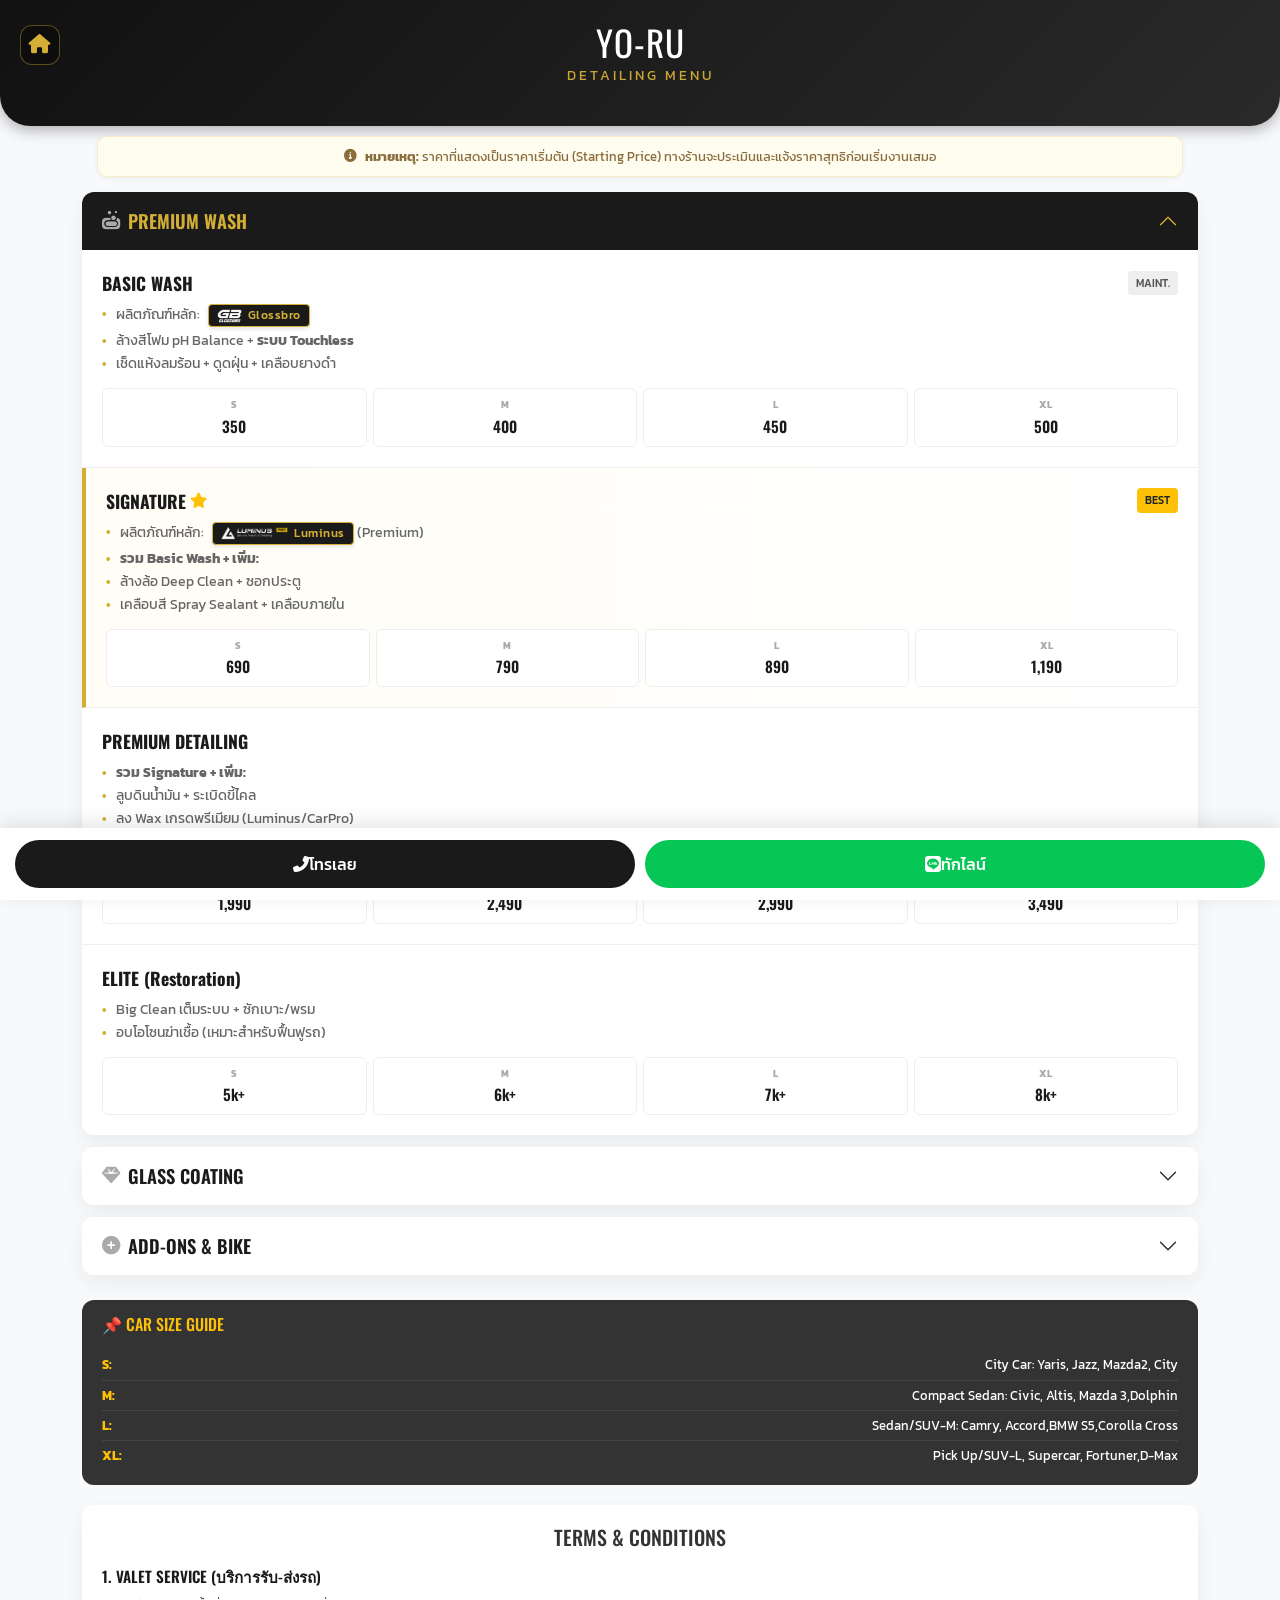
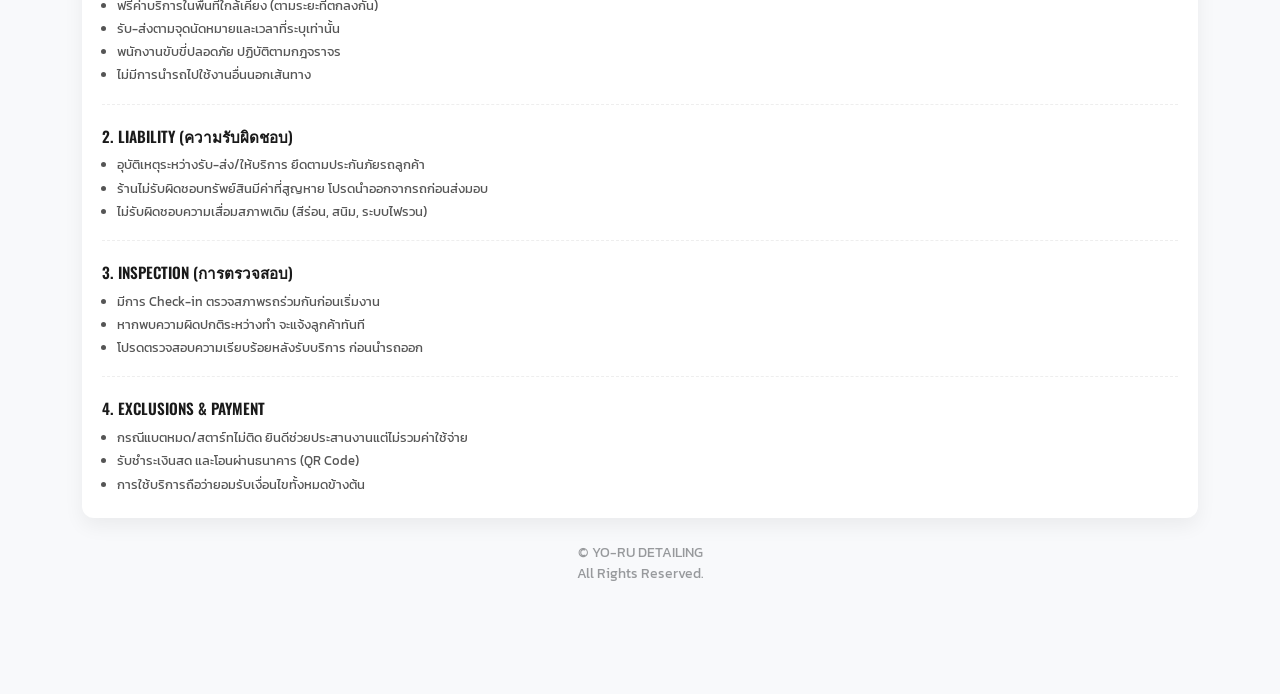
==== commit fcf25cd4: "Update price-list.html" ====
--- a/price-list.html
+++ b/price-list.html
@@ -26,25 +26,37 @@
         }
 
         /* --- Brand Tag Style (New) --- */
-        .brand-tag {
-            display: inline-flex;
-            align-items: center;
-            background: #fff;
-            border: 1px solid #e0e0e0;
-            border-radius: 4px;
-            padding: 1px 6px;
-            margin-left: 5px;
-            font-size: 0.7rem;
-            color: #555;
-            font-weight: 600;
-            vertical-align: middle;
-        }
-        .brand-tag img { 
-            height: 14px; 
-            width: auto; 
-            margin-right: 4px; 
-            display: block;
-        }
+        /* เปลี่ยนจากพื้นขาว เป็นป้ายดำสุดเท่ */
+.brand-tag {
+    display: inline-flex;
+    align-items: center;
+    
+    /* พื้นหลังดำ ตัดขอบทอง */
+    background: #1a1a1a; 
+    border: 1px solid var(--gold);
+    
+    /* ตัวหนังสือสีทอง */
+    color: var(--gold);
+    
+    border-radius: 4px;
+    padding: 2px 8px; /* เพิ่มพื้นที่นิดหน่อย */
+    margin-left: 5px;
+    font-size: 0.75rem;
+    font-weight: 500;
+    vertical-align: middle;
+    letter-spacing: 0.5px;
+    box-shadow: 0 2px 4px rgba(0,0,0,0.1); /* มีเงานิดๆ */
+}
+
+.brand-tag img { 
+    height: 14px; 
+    width: auto; 
+    margin-right: 6px; 
+    display: block;
+    
+    /* ถ้าโลโก้เดิมเป็นสีขาวอยู่แล้ว ไม่ต้องแก้ filter อะไรเลย มันจะชัดเป๊ะบนพื้นดำ */
+    opacity: 1; 
+}
         /* ถ้าไม่มีรูป ให้ซ่อน img แล้วแสดง text */
         .brand-tag img[src=""], .brand-tag img:not([src]) { display: none; }
 
@@ -648,3 +660,4 @@
     <script src="https://cdn.jsdelivr.net/npm/bootstrap@5.3.0/dist/js/bootstrap.bundle.min.js"></script>
 </body>
 </html>
+
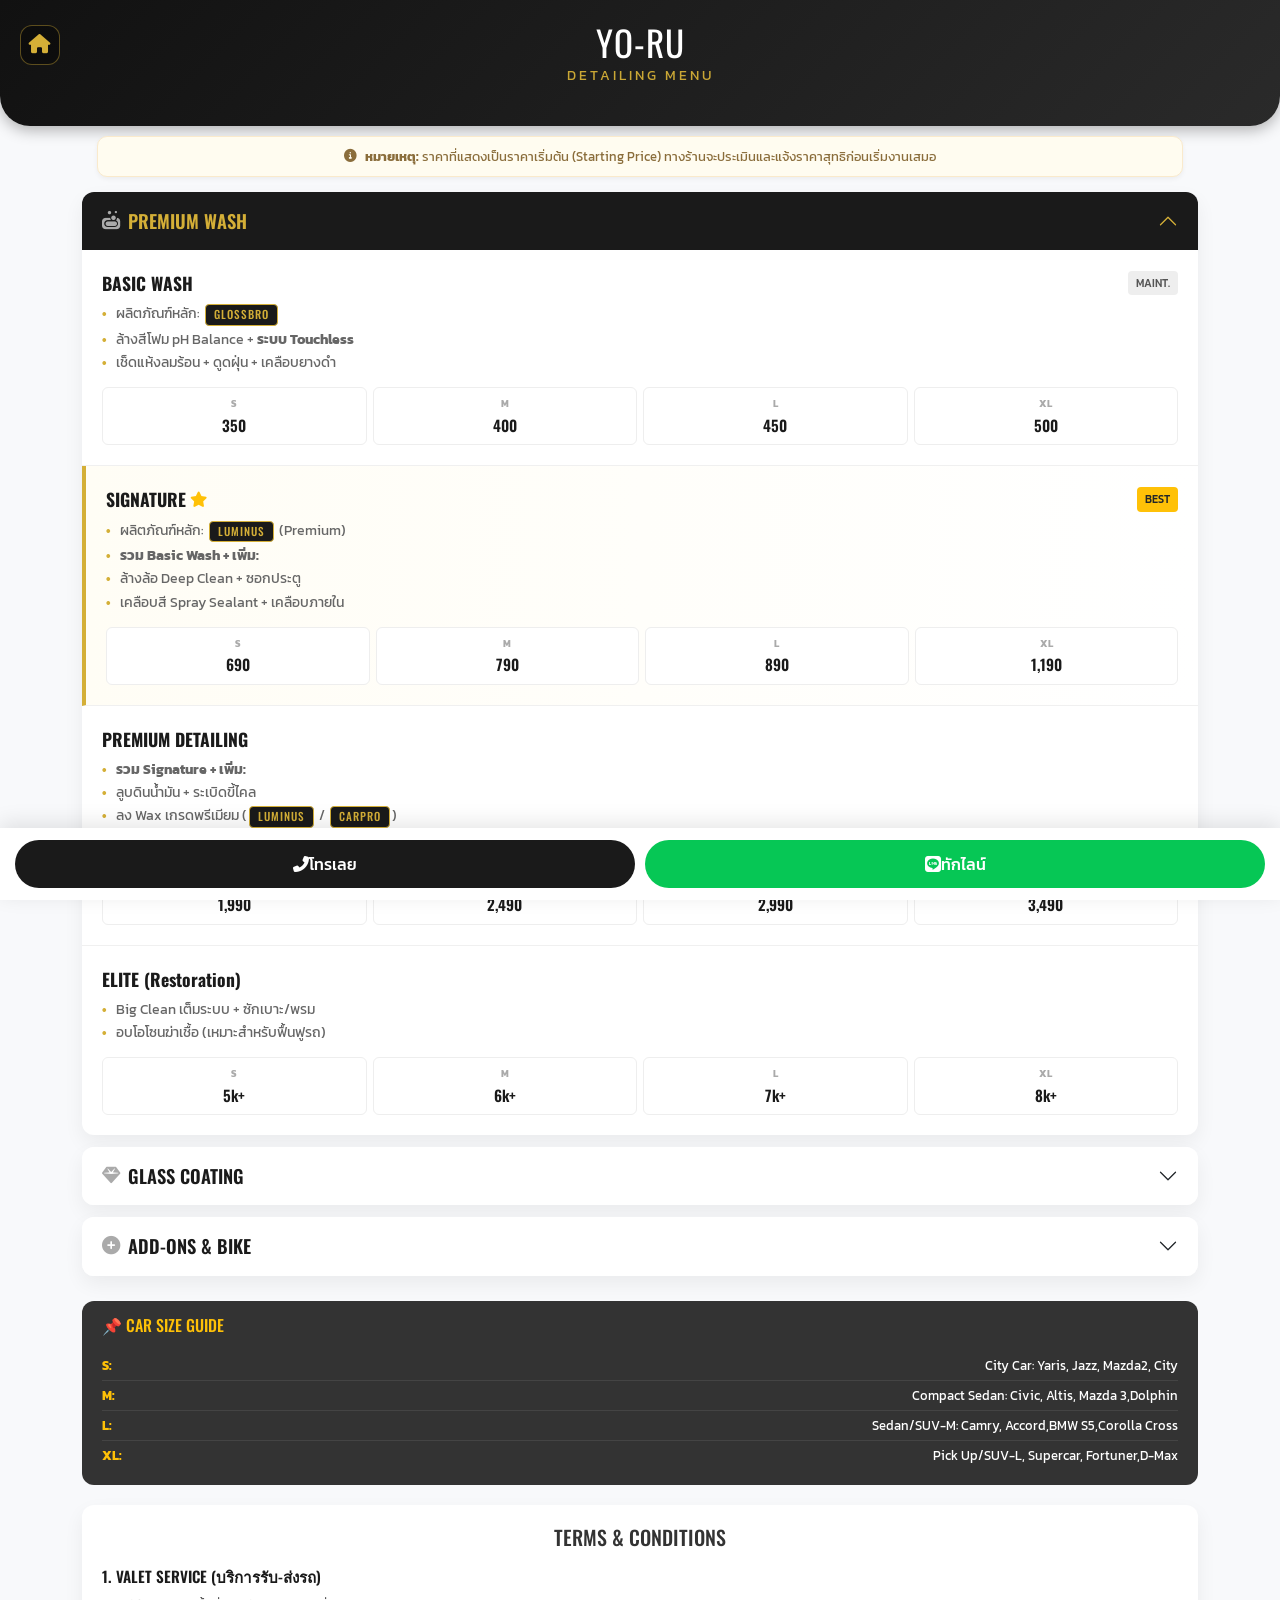
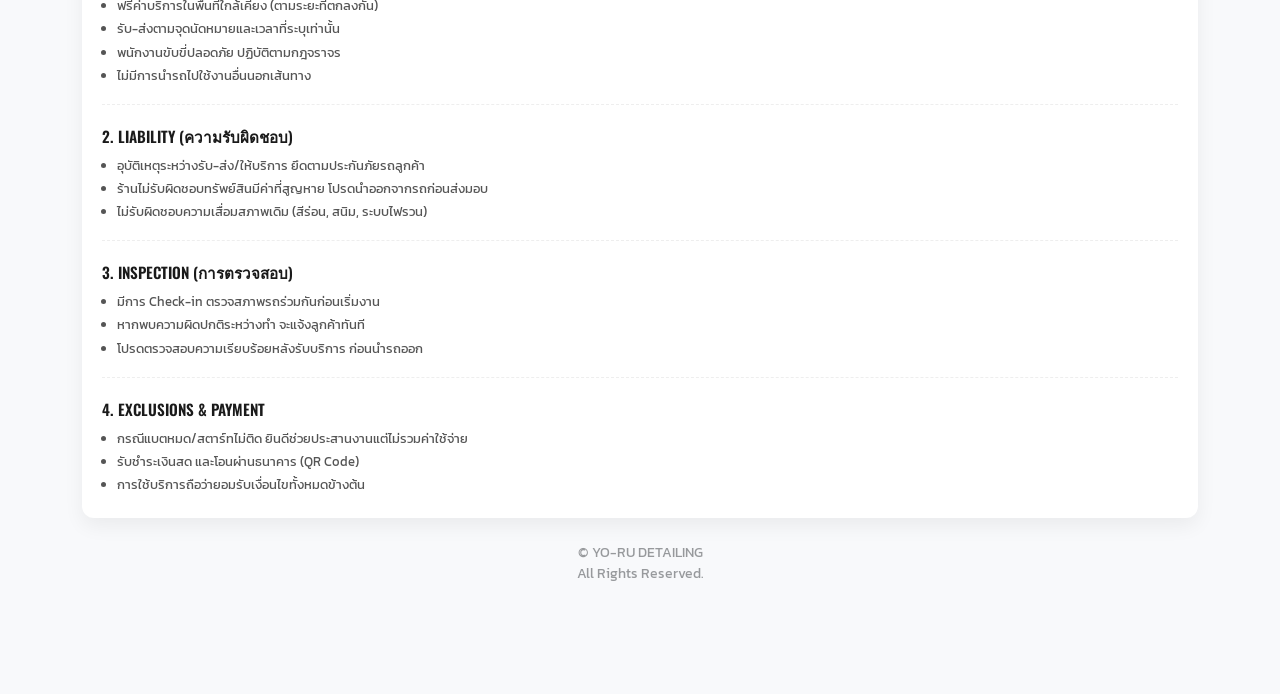
==== commit 1c7e4083: "Update price-list.html" ====
--- a/price-list.html
+++ b/price-list.html
@@ -25,41 +25,23 @@
             overflow-x: hidden;
         }
 
-        /* --- Brand Tag Style (New) --- */
-        /* เปลี่ยนจากพื้นขาว เป็นป้ายดำสุดเท่ */
-.brand-tag {
-    display: inline-flex;
-    align-items: center;
-    
-    /* พื้นหลังดำ ตัดขอบทอง */
-    background: #1a1a1a; 
-    border: 1px solid var(--gold);
-    
-    /* ตัวหนังสือสีทอง */
-    color: var(--gold);
-    
-    border-radius: 4px;
-    padding: 2px 8px; /* เพิ่มพื้นที่นิดหน่อย */
-    margin-left: 5px;
-    font-size: 0.75rem;
-    font-weight: 500;
-    vertical-align: middle;
-    letter-spacing: 0.5px;
-    box-shadow: 0 2px 4px rgba(0,0,0,0.1); /* มีเงานิดๆ */
-}
-
-.brand-tag img { 
-    height: 14px; 
-    width: auto; 
-    margin-right: 6px; 
-    display: block;
-    
-    /* ถ้าโลโก้เดิมเป็นสีขาวอยู่แล้ว ไม่ต้องแก้ filter อะไรเลย มันจะชัดเป๊ะบนพื้นดำ */
-    opacity: 1; 
-}
-        /* ถ้าไม่มีรูป ให้ซ่อน img แล้วแสดง text */
-        .brand-tag img[src=""], .brand-tag img:not([src]) { display: none; }
-
+        /* --- Brand Tag Style (Premium Text Only) --- */
+        .brand-tag {
+            display: inline-block;
+            background: #1a1a1a;       /* พื้นหลังสีดำเข้ม */
+            color: #D4AF37;            /* ตัวหนังสือสีทอง */
+            font-family: 'Oswald', sans-serif; /* ใช้ฟอนต์เท่ๆ */
+            font-size: 0.7rem;         /* ขนาดกำลังดี */
+            font-weight: 500;
+            letter-spacing: 1px;       /* เพิ่มระยะห่างตัวอักษรให้ดูแพง */
+            padding: 2px 8px;          /* จัดระยะห่างขอบ */
+            border-radius: 4px;        /* มนมุมนิดหน่อย */
+            border: 1px solid #D4AF37; /* เส้นขอบสีทองบางๆ */
+            margin: 0 2px;             /* ระยะห่างระหว่างป้าย */
+            vertical-align: middle;
+            text-transform: uppercase; /* บังคับตัวพิมพ์ใหญ่ทั้งหมด */
+        }
+       
         /* --- Header Design --- */
         .header-section {
             background: linear-gradient(135deg, #111 0%, #2a2a2a 100%);
@@ -317,7 +299,7 @@
                             </div>
                             <div class="item-desc">
                                 <ul>
-                                    <li>ผลิตภัณฑ์หลัก: <span class="brand-tag"><img src="images/logo-glossbro.png" alt="Glossbro">Glossbro</span></li>
+                                    <li>ผลิตภัณฑ์หลัก: <span class="brand-tag">GLOSSBRO</span></li>
                                     <li>ล้างสีโฟม pH Balance + <strong>ระบบ Touchless</strong></li>
                                     <li>เช็ดแห้งลมร้อน + ดูดฝุ่น + เคลือบยางดำ</li>
                                 </ul>
@@ -337,7 +319,7 @@
                             </div>
                             <div class="item-desc">
                                 <ul>
-                                    <li>ผลิตภัณฑ์หลัก: <span class="brand-tag"><img src="images/logo-luminus.png" alt="Luminus">Luminus</span> (Premium)</li>
+                                    <li>ผลิตภัณฑ์หลัก: <span class="brand-tag">LUMINUS</span> (Premium)</li>
                                     <li><strong>รวม Basic Wash + เพิ่ม:</strong></li>
                                     <li>ล้างล้อ Deep Clean + ซอกประตู</li>
                                     <li>เคลือบสี Spray Sealant + เคลือบภายใน</li>
@@ -357,7 +339,7 @@
                                 <ul>
                                     <li><strong>รวม Signature + เพิ่ม:</strong></li>
                                     <li>ลูบดินน้ำมัน + ระเบิดขี้ไคล</li>
-                                    <li>ลง Wax เกรดพรีเมียม (Luminus/CarPro)</li>
+                                    <li>ลง Wax เกรดพรีเมียม (<span class="brand-tag">LUMINUS</span> / <span class="brand-tag">CARPRO</span>)</li>
                                     <li>ล้างห้องเครื่อง</li>
                                 </ul>
                             </div>
@@ -401,8 +383,8 @@
                         <div class="p-3 bg-light small text-muted border-bottom">
                             <i class="fas fa-tools me-1 text-gold"></i> <strong>Our Standards:</strong>
                             <ul class="mb-0 mt-1 ps-3">
-                                <li>Machine Polisher: <span class="text-dark fw-bold">Maxshine</span> (Dual Action)</li>
-                                <li>Polishing Compound: <span class="text-dark fw-bold">Gyeon, 3D, CarPro</span></li>
+                                <li>Machine Polisher: <span class="brand-tag">MAXSHINE</span> (Dual Action)</li>
+                                <li>Polishing Compound: <span class="brand-tag">GYEON</span>, <span class="brand-tag">3D</span>, <span class="brand-tag">CARPRO</span></li>
                             </ul>
                         </div>
 
@@ -410,7 +392,7 @@
                             <div class="item-head"><span class="item-name">QUICK COAT</span><span class="item-badge">3-6 Mo.</span></div>
                             <div class="item-desc">
                                 <ul>
-                                    <li>น้ำยาขัด: <strong>3D / Gyeon</strong> (Light Polish)</li>
+                                    <li>น้ำยาขัด: <span class="brand-tag">3D</span> / <span class="brand-tag">GYEON</span> (Light Polish)</li>
                                     <li>ขัดลบรอยบางๆ + เคลือบ Ceramic Detailer</li>
                                 </ul>
                             </div>
@@ -426,7 +408,7 @@
                             <div class="item-head"><span class="item-name">CERAMIC BASIC</span><span class="item-badge">1-2 Yr.</span></div>
                             <div class="item-desc">
                                 <ul>
-                                    <li>ผลิตภัณฑ์หลัก: <span class="brand-tag">Luminus / CarPro</span></li>
+                                    <li>ผลิตภัณฑ์หลัก: <span class="brand-tag">LUMINUS</span> / <span class="brand-tag">CARPRO</span></li>
                                     <li>ขัดเตรียมผิว 1-2 Step + เคลือบแก้ว 1 Layer</li>
                                 </ul>
                             </div>
@@ -442,7 +424,7 @@
                             <div class="item-head"><span class="item-name">PREMIUM COAT</span><span class="item-badge">3-5 Yr.</span></div>
                             <div class="item-desc">
                                 <ul>
-                                    <li>ผลิตภัณฑ์หลัก: <span class="brand-tag"><img src="images/logo-carpro.png" alt="CarPro">CarPro / Gyeon</span></li>
+                                    <li>ผลิตภัณฑ์หลัก: <span class="brand-tag">CARPRO</span> / <span class="brand-tag">GYEON</span> / <span class="brand-tag">LUMINUS</span></li>
                                     <li>ขัด Mirror Finish + เคลือบ 2 Layers</li>
                                     <li>เคลือบพลาสติก/กระจก</li>
                                 </ul>
@@ -461,7 +443,7 @@
                                 <ul>
                                     <li><strong>The Masterpiece Protection</strong></li>
                                     <li>ขัดฟื้นฟูขั้นสูงสุด (Jeweling Polish)</li>
-                                    <li>เคลือบหนาพิเศษ (CarPro / Luminus Top Grade)</li>
+                                    <li>เคลือบหนาพิเศษ (<span class="brand-tag">CARPRO</span> / <span class="brand-tag">GYEON</span> / <span class="brand-tag">LUMINUS</span> Top Grade)</li>
                                     <li>ทนทานสูงสุด 5 ปี+ พร้อมดูแลหลังการขาย</li>
                                 </ul>
                             </div>
@@ -660,4 +642,3 @@
     <script src="https://cdn.jsdelivr.net/npm/bootstrap@5.3.0/dist/js/bootstrap.bundle.min.js"></script>
 </body>
 </html>
-
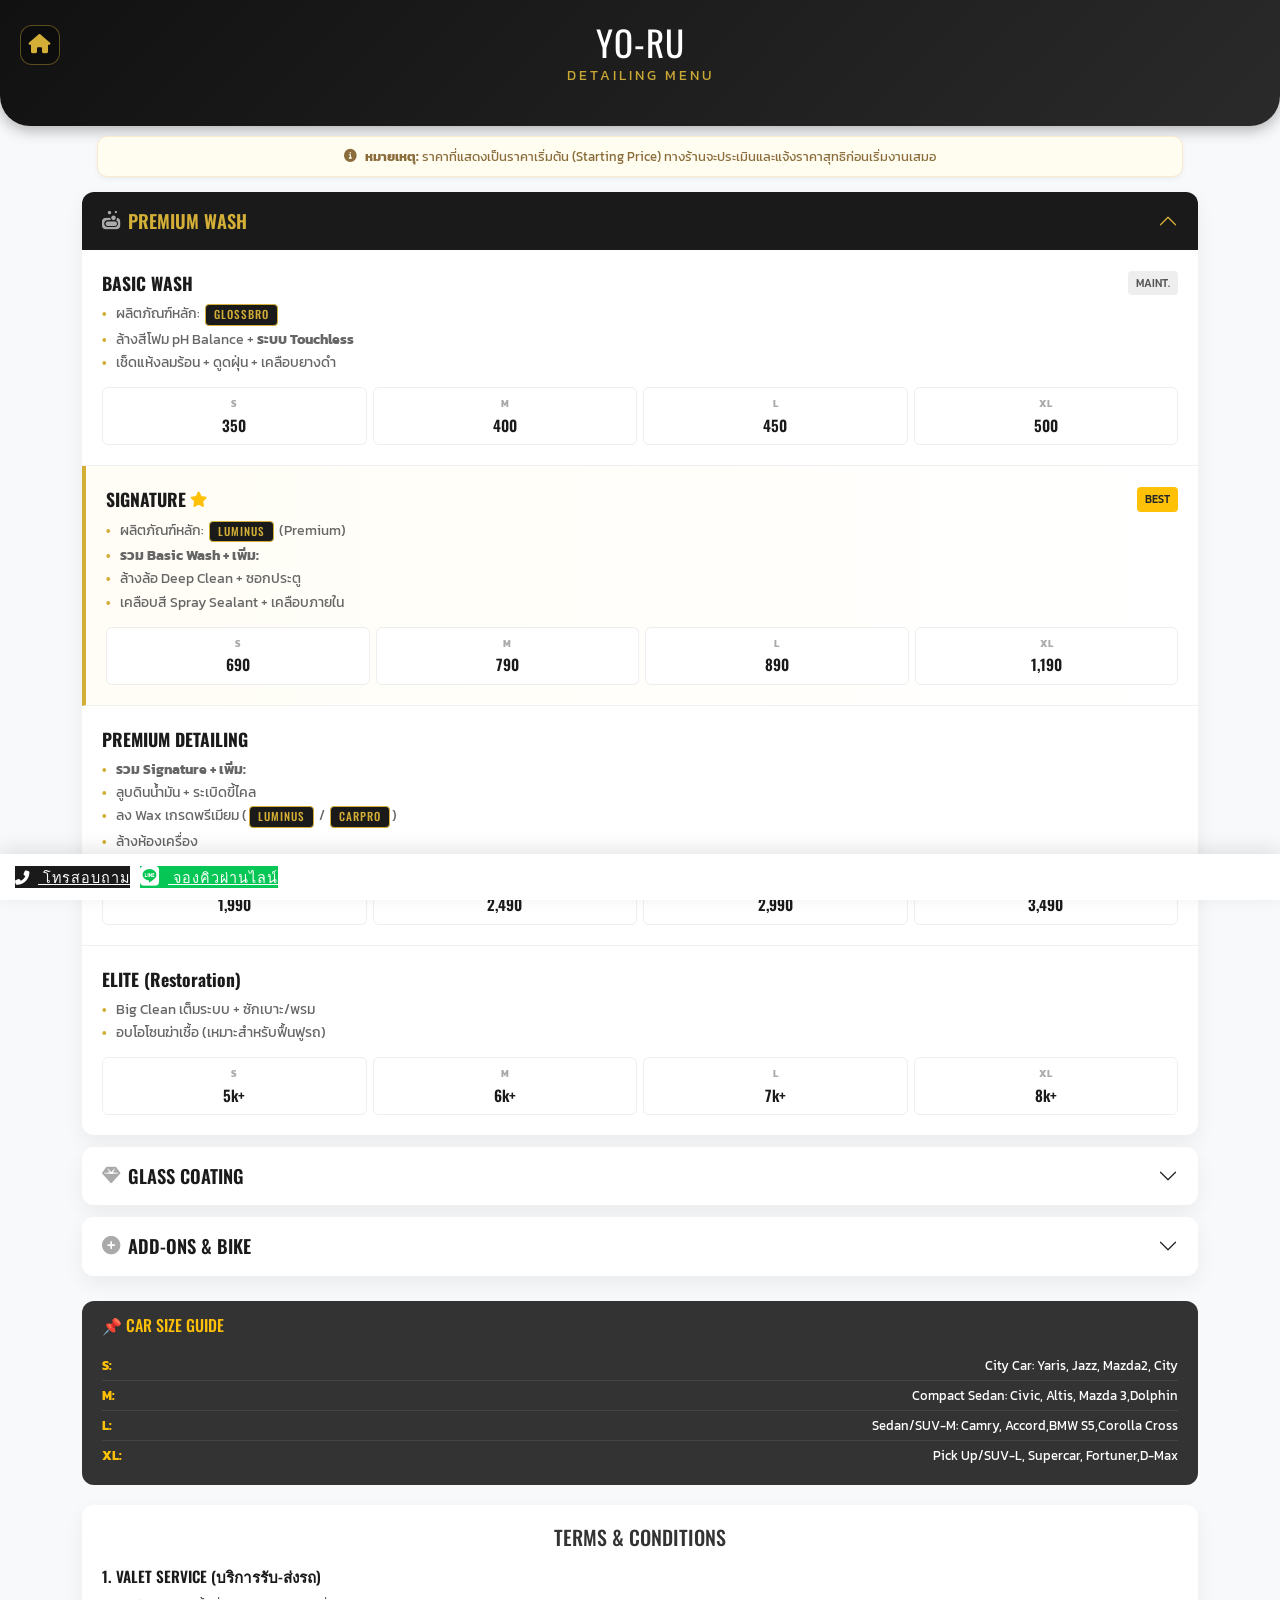
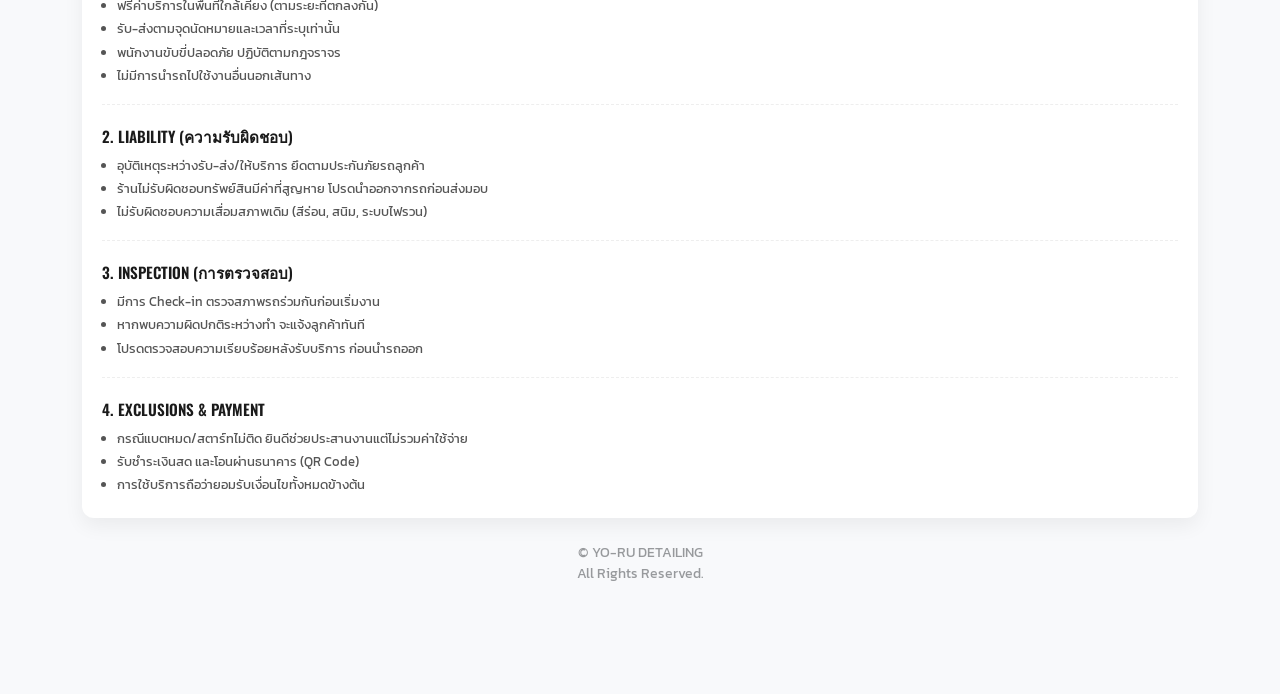
==== commit ccdb349e: "Update price-list.html" ====
--- a/price-list.html
+++ b/price-list.html
@@ -237,18 +237,11 @@
             padding-bottom: max(12px, env(safe-area-inset-bottom));
         }
         .btn-action {
-            flex: 1;
-            border: none;
-            border-radius: 50px;
-            padding: 12px;
-            font-family: 'Kanit', sans-serif;
+            font-family: 'Oswald', sans-serif !important; /* เปลี่ยนฟอนต์ให้ดูเท่ */
             font-weight: 500;
-            font-size: 1rem;
-            display: flex;
-            align-items: center;
-            justify-content: center;
-            text-decoration: none;
-            transition: 0.2s;
+            letter-spacing: 1px; /* เพิ่มระยะห่างตัวอักษร */
+            text-transform: uppercase; /* บังคับตัวพิมพ์ใหญ่ */
+            font-size: 0.9rem;
         }
         .btn-call { background-color: var(--dark); color: white; }
         .btn-line { background-color: #06C755; color: white; }
@@ -632,13 +625,14 @@
 
     <div class="bottom-action-bar">
         <a href="tel:0872178899" class="btn-action btn-call">
-            <i class="fas fa-phone-alt"></i> โทรเลย
+            <i class="fas fa-phone-alt me-2"></i> โทรสอบถาม
         </a>
         <a href="https://line.me/R/ti/p/@411pexpo?ts=02161113&oat_content=url" target="_blank" class="btn-action btn-line">
-            <i class="fab fa-line"></i> ทักไลน์
+            <i class="fab fa-line me-2" style="font-size: 1.2rem;"></i> จองคิวผ่านไลน์
         </a>
     </div>
 
     <script src="https://cdn.jsdelivr.net/npm/bootstrap@5.3.0/dist/js/bootstrap.bundle.min.js"></script>
 </body>
 </html>
+
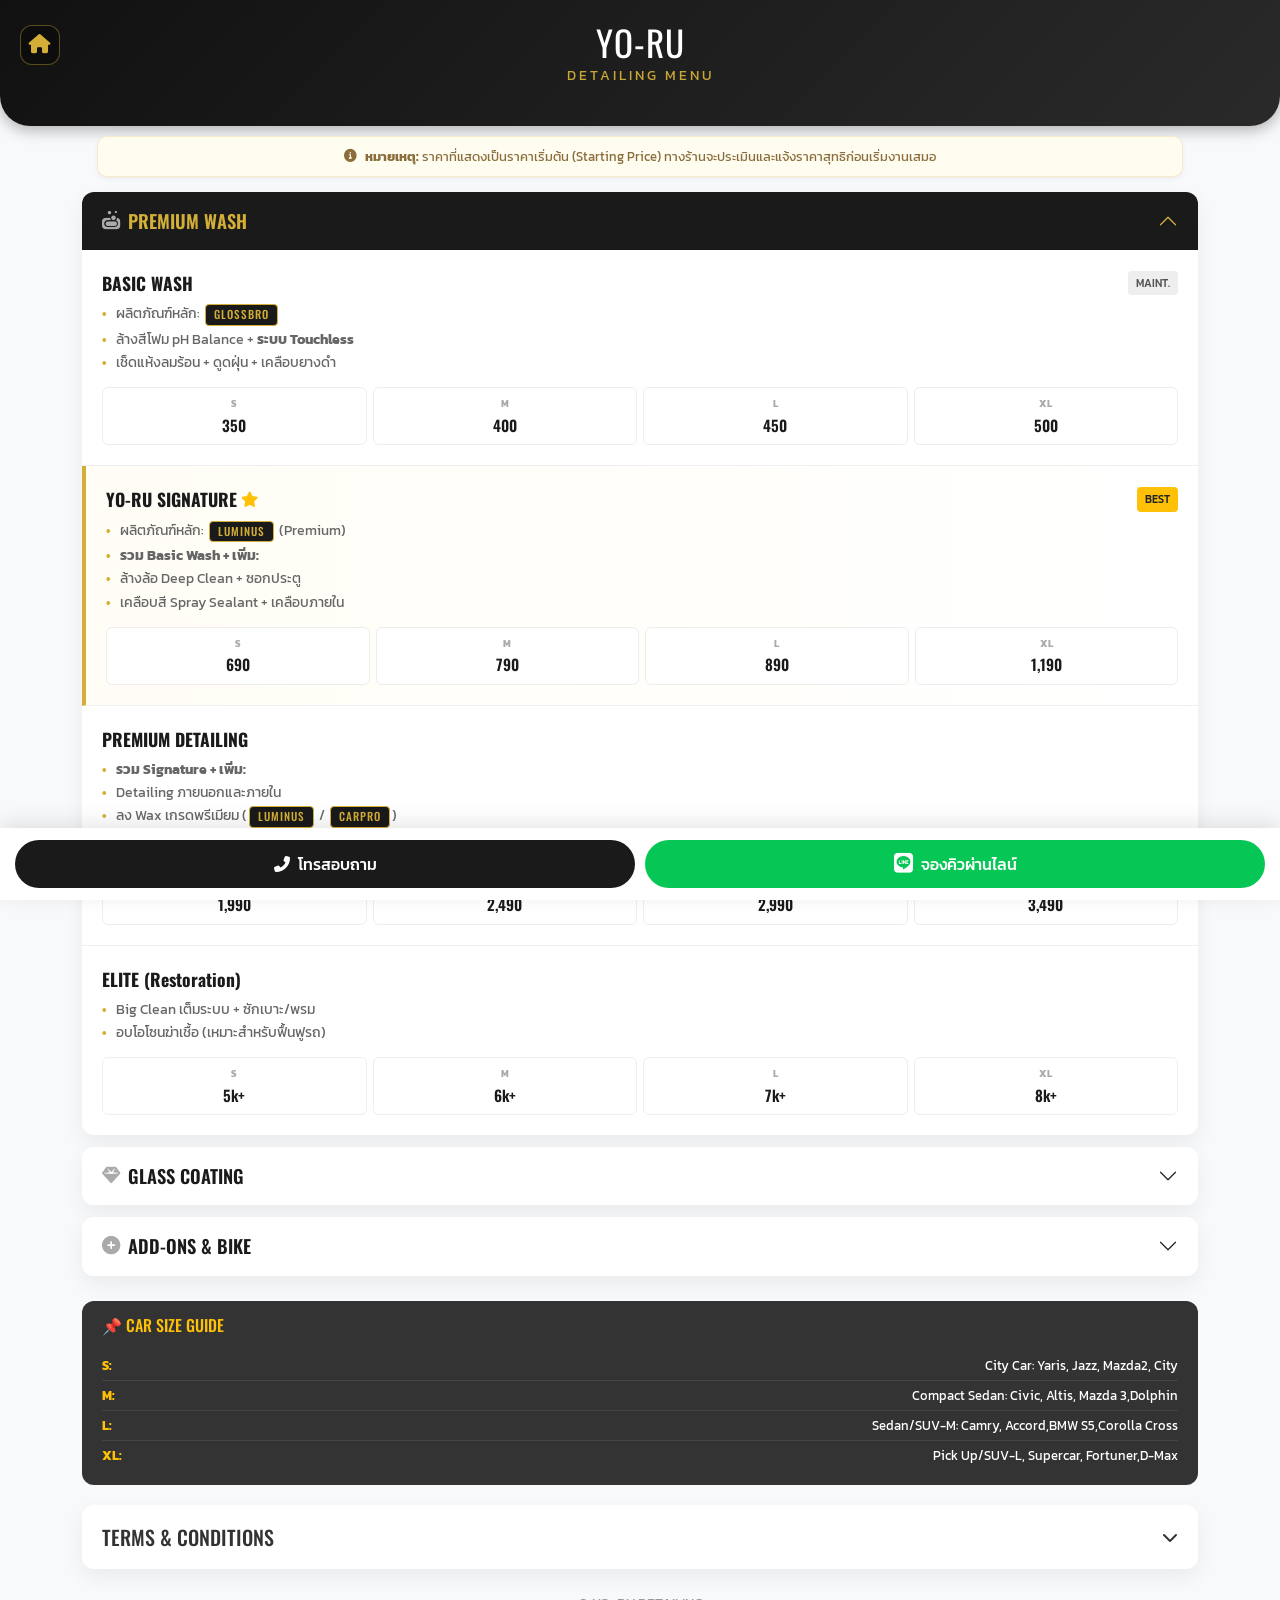
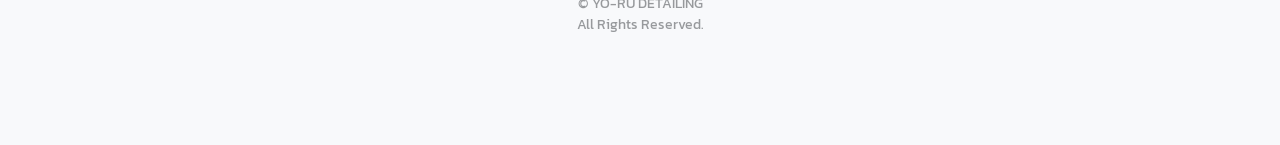
==== commit cdfa1d49: "Update price-list.html" ====
--- a/price-list.html
+++ b/price-list.html
@@ -237,15 +237,32 @@
             padding-bottom: max(12px, env(safe-area-inset-bottom));
         }
         .btn-action {
-            font-family: 'Oswald', sans-serif !important; /* เปลี่ยนฟอนต์ให้ดูเท่ */
+            /* CHANGED: ใช้ Kanit เพื่อให้ภาษาไทยสวยงาม */
+            font-family: 'Kanit', sans-serif !important; 
             font-weight: 500;
-            letter-spacing: 1px; /* เพิ่มระยะห่างตัวอักษร */
-            text-transform: uppercase; /* บังคับตัวพิมพ์ใหญ่ */
-            font-size: 0.9rem;
+            font-size: 1rem;
+            
+            flex: 1;
+            border: none;
+            border-radius: 50px;
+            padding: 12px;
+            display: flex;
+            align-items: center;
+            justify-content: center;
+            text-decoration: none;
+            transition: 0.2s;
         }
         .btn-call { background-color: var(--dark); color: white; }
         .btn-line { background-color: #06C755; color: white; }
         .btn-action:active { transform: scale(0.96); opacity: 0.9; }
+
+        /* --- Animation สำหรับ Terms --- */
+        .terms-toggle .transition-icon {
+            transition: transform 0.3s ease;
+        }
+        .terms-toggle[aria-expanded="true"] .transition-icon {
+            transform: rotate(180deg);
+        }
 
         /* --- Size Guide --- */
         .size-guide {
@@ -307,7 +324,7 @@
 
                         <div class="service-item item-highlight">
                             <div class="item-head">
-                                <span class="item-name">SIGNATURE <i class="fas fa-star text-warning small ms-1"></i></span>
+                                <span class="item-name">YO-RU SIGNATURE <i class="fas fa-star text-warning small ms-1"></i></span>
                                 <span class="item-badge bg-warning text-dark">BEST</span>
                             </div>
                             <div class="item-desc">
@@ -331,7 +348,7 @@
                             <div class="item-desc">
                                 <ul>
                                     <li><strong>รวม Signature + เพิ่ม:</strong></li>
-                                    <li>ลูบดินน้ำมัน + ระเบิดขี้ไคล</li>
+                                    <li>Detailing ภายนอกและภายใน</li>
                                     <li>ลง Wax เกรดพรีเมียม (<span class="brand-tag">LUMINUS</span> / <span class="brand-tag">CARPRO</span>)</li>
                                     <li>ล้างห้องเครื่อง</li>
                                 </ul>
@@ -577,43 +594,59 @@
         </div>
 
         <div class="terms-container">
-            <h5 class="text-center mb-3" style="font-family: 'Oswald'">TERMS & CONDITIONS</h5>
+            <div class="d-flex justify-content-between align-items-center terms-toggle" 
+                 type="button" 
+                 data-bs-toggle="collapse" 
+                 data-bs-target="#termsCollapse" 
+                 aria-expanded="false" 
+                 aria-controls="termsCollapse"
+                 style="cursor: pointer;">
+                
+                <h5 class="mb-0" style="font-family: 'Oswald'">TERMS & CONDITIONS</h5>
+                <i class="fas fa-chevron-down transition-icon"></i>
+            </div>
             
-            <div class="term-box">
-                <div class="term-head">1. VALET SERVICE (บริการรับ-ส่งรถ)</div>
-                <ul class="term-list">
-                    <li>ฟรีค่าบริการในพื้นที่ใกล้เคียง (ตามระยะที่ตกลงกัน)</li>
-                    <li>รับ-ส่งตามจุดนัดหมายและเวลาที่ระบุเท่านั้น</li>
-                    <li>พนักงานขับขี่ปลอดภัย ปฏิบัติตามกฎจราจร</li>
-                    <li>ไม่มีการนำรถไปใช้งานอื่นนอกเส้นทาง</li>
-                </ul>
-            </div>
-
-            <div class="term-box">
-                <div class="term-head">2. LIABILITY (ความรับผิดชอบ)</div>
-                <ul class="term-list">
-                    <li>อุบัติเหตุระหว่างรับ-ส่ง/ให้บริการ ยึดตามประกันภัยรถลูกค้า</li>
-                    <li>ร้านไม่รับผิดชอบทรัพย์สินมีค่าที่สูญหาย โปรดนำออกจากรถก่อนส่งมอบ</li>
-                    <li>ไม่รับผิดชอบความเสื่อมสภาพเดิม (สีร่อน, สนิม, ระบบไฟรวน)</li>
-                </ul>
-            </div>
-
-            <div class="term-box">
-                <div class="term-head">3. INSPECTION (การตรวจสอบ)</div>
-                <ul class="term-list">
-                    <li>มีการ Check-in ตรวจสภาพรถร่วมกันก่อนเริ่มงาน</li>
-                    <li>หากพบความผิดปกติระหว่างทำ จะแจ้งลูกค้าทันที</li>
-                    <li>โปรดตรวจสอบความเรียบร้อยหลังรับบริการ ก่อนนำรถออก</li>
-                </ul>
-            </div>
-
-            <div class="term-box">
-                <div class="term-head">4. EXCLUSIONS & PAYMENT</div>
-                <ul class="term-list">
-                    <li>กรณีแบตหมด/สตาร์ทไม่ติด ยินดีช่วยประสานงานแต่ไม่รวมค่าใช้จ่าย</li>
-                    <li>รับชำระเงินสด และโอนผ่านธนาคาร (QR Code)</li>
-                    <li>การใช้บริการถือว่ายอมรับเงื่อนไขทั้งหมดข้างต้น</li>
-                </ul>
+            <div class="collapse" id="termsCollapse">
+                <div class="pt-3 mt-2 border-top">
+                    
+                    <div class="term-box">
+                        <div class="term-head">1. VALET SERVICE (บริการรับ-ส่งรถ)</div>
+                        <ul class="term-list">
+                            <li>ฟรีค่าบริการในพื้นที่ใกล้เคียง (ตามระยะที่ตกลงกัน)</li>
+                            <li>รับ-ส่งตามจุดนัดหมายและเวลาที่ระบุเท่านั้น</li>
+                            <li>พนักงานขับขี่ปลอดภัย ปฏิบัติตามกฎจราจร</li>
+                            <li>ไม่มีการนำรถไปใช้งานอื่นนอกเส้นทาง</li>
+                        </ul>
+                    </div>
+
+                    <div class="term-box">
+                        <div class="term-head">2. LIABILITY (ความรับผิดชอบ)</div>
+                        <ul class="term-list">
+                            <li>อุบัติเหตุระหว่างรับ-ส่ง/ให้บริการ ยึดตามประกันภัยรถลูกค้า</li>
+                            <li>ร้านไม่รับผิดชอบทรัพย์สินมีค่าที่สูญหาย โปรดนำออกจากรถก่อนส่งมอบ</li>
+                            <li>ไม่รับผิดชอบความเสื่อมสภาพเดิม (สีร่อน, สนิม, ระบบไฟรวน)</li>
+                        </ul>
+                    </div>
+
+                    <div class="term-box">
+                        <div class="term-head">3. INSPECTION (การตรวจสอบ)</div>
+                        <ul class="term-list">
+                            <li>มีการ Check-in ตรวจสภาพรถร่วมกันก่อนเริ่มงาน</li>
+                            <li>หากพบความผิดปกติระหว่างทำ จะแจ้งลูกค้าทันที</li>
+                            <li>โปรดตรวจสอบความเรียบร้อยหลังรับบริการ ก่อนนำรถออก</li>
+                        </ul>
+                    </div>
+
+                    <div class="term-box">
+                        <div class="term-head">4. EXCLUSIONS & PAYMENT</div>
+                        <ul class="term-list">
+                            <li>กรณีแบตหมด/สตาร์ทไม่ติด ยินดีช่วยประสานงานแต่ไม่รวมค่าใช้จ่าย</li>
+                            <li>รับชำระเงินสด และโอนผ่านธนาคาร (QR Code)</li>
+                            <li>การใช้บริการถือว่ายอมรับเงื่อนไขทั้งหมดข้างต้น</li>
+                        </ul>
+                    </div>
+
+                </div>
             </div>
         </div>
 
@@ -635,4 +668,3 @@
     <script src="https://cdn.jsdelivr.net/npm/bootstrap@5.3.0/dist/js/bootstrap.bundle.min.js"></script>
 </body>
 </html>
-
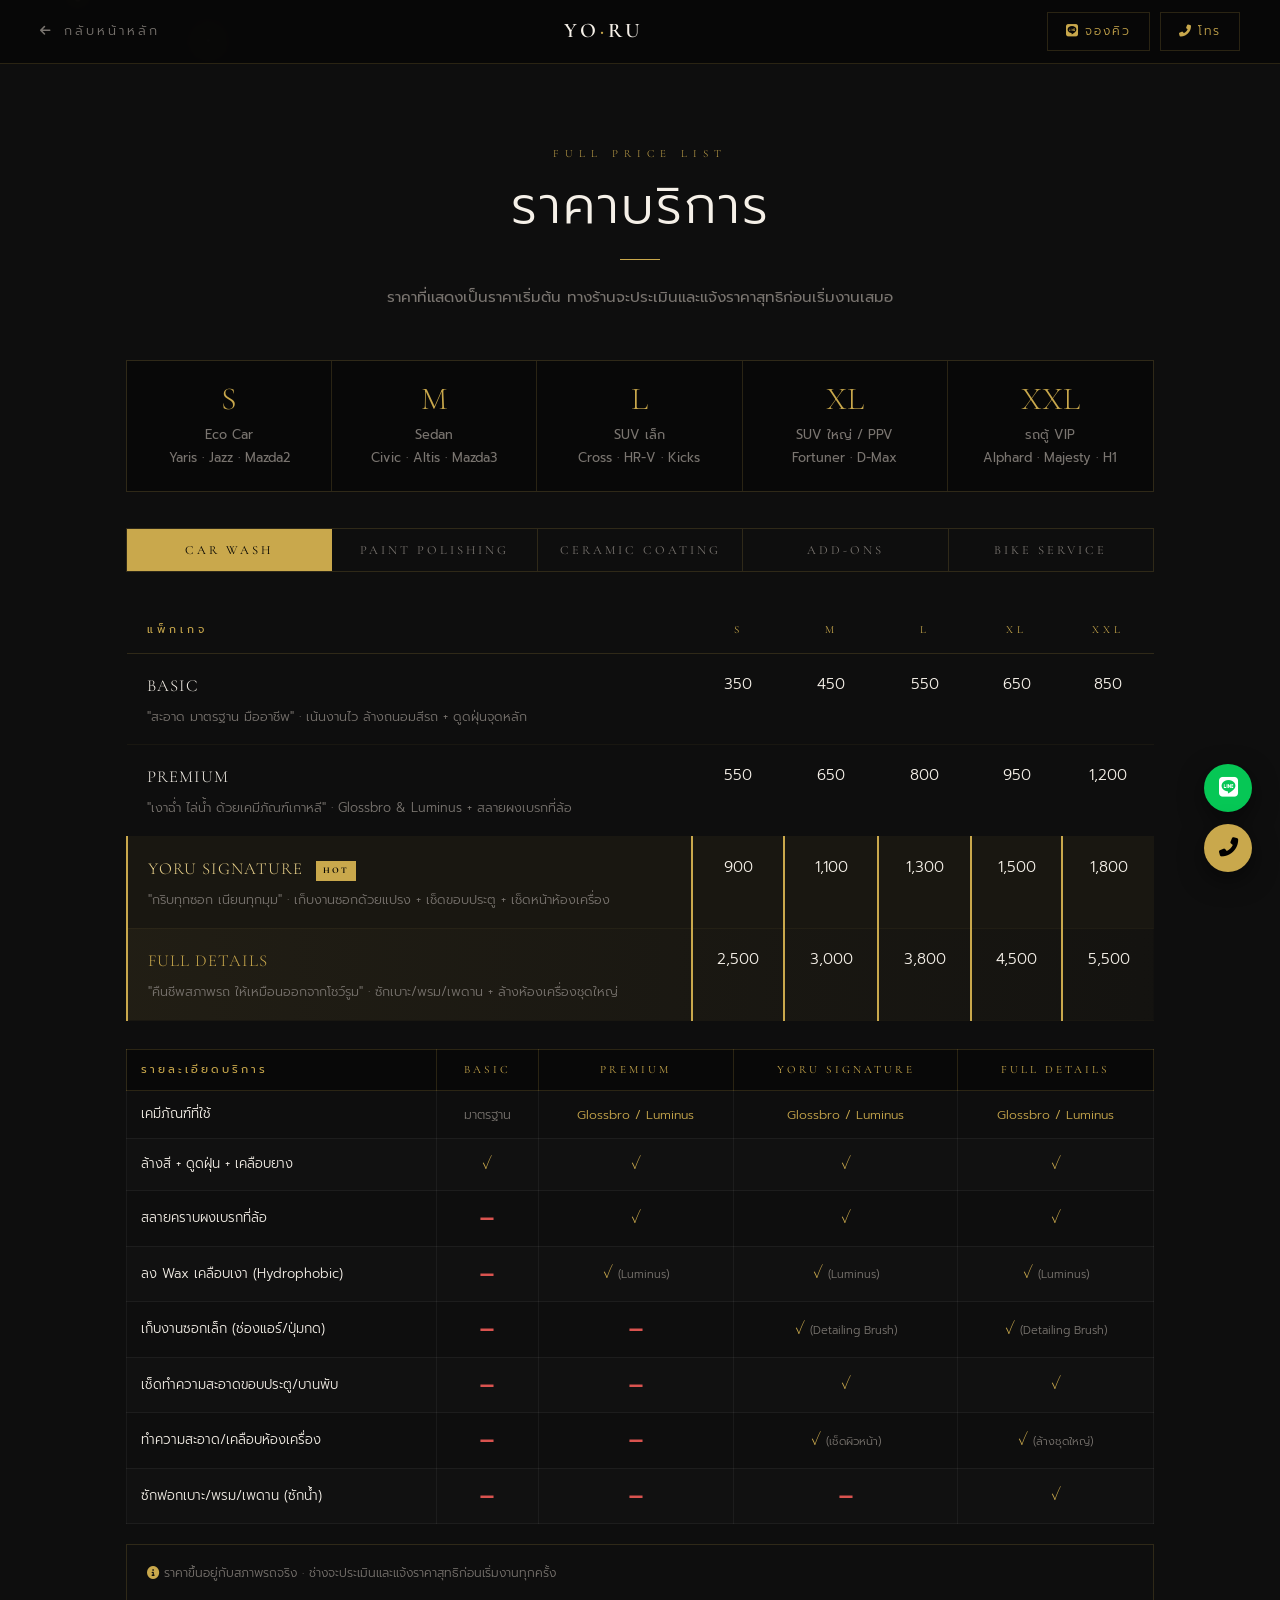
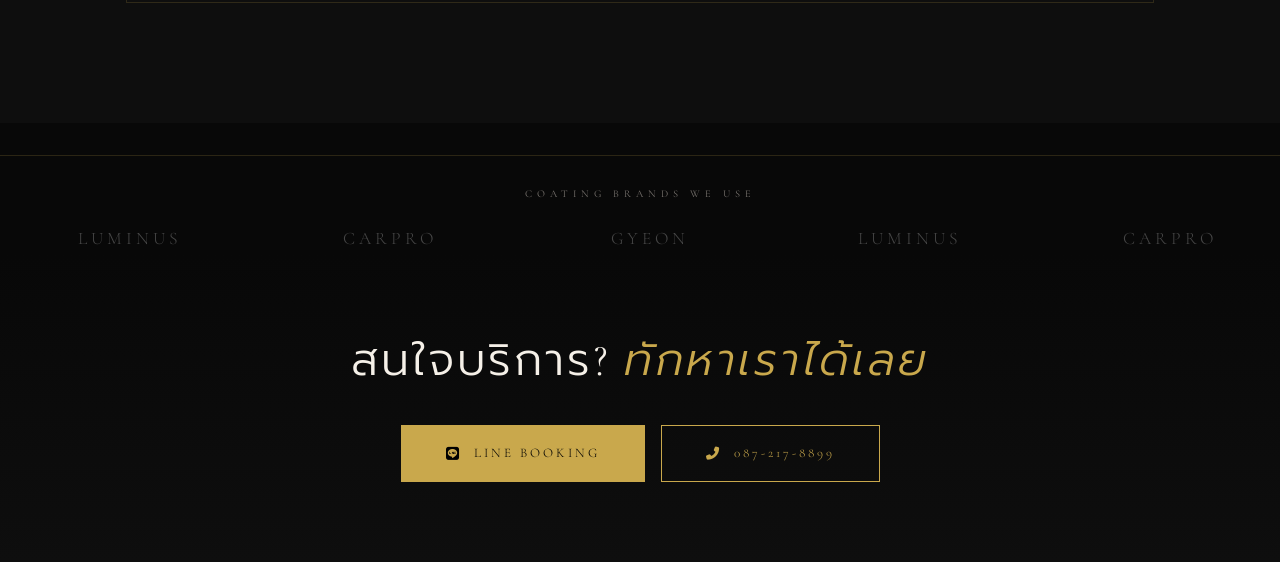
==== commit e7770ea2: "Add files via upload" ====
--- a/price-list.html
+++ b/price-list.html
@@ -1,670 +1,587 @@
-<!DOCTYPE html>
-<html lang="th">
-<head>
-    <meta charset="UTF-8">
-    <meta name="viewport" content="width=device-width, initial-scale=1.0, maximum-scale=1.0, user-scalable=no">
-    <title>YO-RU Detailing | Full Menu</title>
-    <link href="https://cdn.jsdelivr.net/npm/bootstrap@5.3.0/dist/css/bootstrap.min.css" rel="stylesheet">
-    <link href="https://fonts.googleapis.com/css2?family=Kanit:wght@300;400;500;600&family=Oswald:wght@500;700&display=swap" rel="stylesheet">
-    <link rel="stylesheet" href="https://cdnjs.cloudflare.com/ajax/libs/font-awesome/6.4.0/css/all.min.css">
-    
-    <style>
-        :root {
-            --gold: #D4AF37;
-            --gold-dark: #aa8c2c;
-            --dark: #1a1a1a;
-            --bg-gray: #f8f9fb;
-            --card-shadow: 0 8px 20px rgba(0,0,0,0.06);
-        }
-
-        body { 
-            font-family: 'Kanit', sans-serif; 
-            background: var(--bg-gray); 
-            color: #333; 
-            padding-bottom: 110px; /* เว้นที่ให้ปุ่มด้านล่าง */
-            overflow-x: hidden;
-        }
-
-        /* --- Brand Tag Style (Premium Text Only) --- */
-        .brand-tag {
-            display: inline-block;
-            background: #1a1a1a;       /* พื้นหลังสีดำเข้ม */
-            color: #D4AF37;            /* ตัวหนังสือสีทอง */
-            font-family: 'Oswald', sans-serif; /* ใช้ฟอนต์เท่ๆ */
-            font-size: 0.7rem;         /* ขนาดกำลังดี */
-            font-weight: 500;
-            letter-spacing: 1px;       /* เพิ่มระยะห่างตัวอักษรให้ดูแพง */
-            padding: 2px 8px;          /* จัดระยะห่างขอบ */
-            border-radius: 4px;        /* มนมุมนิดหน่อย */
-            border: 1px solid #D4AF37; /* เส้นขอบสีทองบางๆ */
-            margin: 0 2px;             /* ระยะห่างระหว่างป้าย */
-            vertical-align: middle;
-            text-transform: uppercase; /* บังคับตัวพิมพ์ใหญ่ทั้งหมด */
-        }
-       
-        /* --- Header Design --- */
-        .header-section {
-            background: linear-gradient(135deg, #111 0%, #2a2a2a 100%);
-            color: white;
-            padding: 25px 15px 40px 15px;
-            border-bottom-left-radius: 30px;
-            border-bottom-right-radius: 30px;
-            box-shadow: 0 4px 15px rgba(0,0,0,0.3);
-            position: relative;
-            text-align: center;
-            margin-bottom: -25px;
-            z-index: 10;
-        }
-
-        .home-btn {
-            position: absolute;
-            left: 20px;
-            top: 25px;
-            color: var(--gold);
-            font-size: 1.2rem;
-            text-decoration: none;
-            border: 1px solid rgba(212, 175, 55, 0.4);
-            border-radius: 12px;
-            width: 40px;
-            height: 40px;
-            display: flex;
-            align-items: center;
-            justify-content: center;
-            transition: 0.3s;
-            background: rgba(0,0,0,0.3);
-        }
-        .home-btn:active { background: var(--gold); color: var(--dark); }
-
-        .brand-title { font-family: 'Oswald', sans-serif; font-size: 2.2rem; letter-spacing: 1px; line-height: 1; }
-        .brand-sub { color: var(--gold); font-size: 0.85rem; letter-spacing: 3px; text-transform: uppercase; opacity: 0.95; margin-top: 5px; }
-
-        /* --- Price Disclaimer Warning --- */
-        .price-warning {
-            background: #fffcf0;
-            border: 1px solid #faeacc;
-            color: #8a6d3b;
-            font-size: 0.8rem;
-            padding: 10px 15px;
-            border-radius: 10px;
-            margin: 35px 15px 15px 15px;
-            text-align: center;
-            position: relative;
-            z-index: 15;
-            box-shadow: 0 2px 5px rgba(0,0,0,0.05);
-            display: flex;
-            align-items: center;
-            justify-content: center;
-            gap: 8px;
-        }
-
-        /* --- Accordion Styling --- */
-        .accordion-item {
-            border: none;
-            border-radius: 12px !important;
-            margin-bottom: 12px;
-            box-shadow: var(--card-shadow);
-            overflow: hidden;
-            background: #fff;
-        }
-        
-        .accordion-button {
-            font-family: 'Oswald', sans-serif;
-            font-size: 1.15rem;
-            font-weight: 600;
-            padding: 18px 20px;
-            color: var(--dark);
-            background: #fff;
-            box-shadow: none !important;
-            transition: all 0.3s ease;
-        }
-        
-        .accordion-button:not(.collapsed) {
-            background: var(--dark);
-            color: var(--gold);
-        }
-        .accordion-button:not(.collapsed)::after {
-            background-image: url("data:image/svg+xml,%3csvg xmlns='http://www.w3.org/2000/svg' viewBox='0 0 16 16' fill='%23D4AF37'%3e%3cpath fill-rule='evenodd' d='M1.646 4.646a.5.5 0 0 1 .708 0L8 10.293l5.646-5.647a.5.5 0 0 1 .708.708l-6 6a.5.5 0 0 1-.708 0l-6-6a.5.5 0 0 1 0-.708z'/%3e%3c/svg%3e");
-        }
-
-        /* Hover Effects */
-        .accordion-button.collapsed:hover {
-            background-color: #fffcf5;
-            color: var(--gold);
-            box-shadow: 0 0 15px rgba(212, 175, 55, 0.4);
-            transform: translateY(-2px);
-            z-index: 10;
-        }
-        .accordion-button:not(.collapsed):hover {
-            background-color: #333;
-            color: #ffe88a;
-            text-shadow: 0 0 10px rgba(212, 175, 55, 0.8);
-            box-shadow: 0 0 20px rgba(212, 175, 55, 0.5);
-        }
-
-        /* --- Service Card Internal --- */
-        .service-list { padding: 0; }
-        .service-item {
-            padding: 20px;
-            border-bottom: 1px solid #f0f0f0;
-        }
-        .service-item:last-child { border-bottom: none; }
-
-        .item-head { display: flex; justify-content: space-between; align-items: center; margin-bottom: 8px; flex-wrap: wrap; gap: 5px; }
-        .item-name { font-family: 'Oswald'; font-size: 1.1rem; color: var(--dark); font-weight: 700; display: flex; align-items: center;}
-        .item-badge { font-size: 0.7rem; padding: 4px 8px; border-radius: 4px; font-weight: 500; text-transform: uppercase; background: #eee; color: #555; }
-        
-        /* Highlight & Elite Style */
-        .item-highlight { background: linear-gradient(to right, #fffdf5, #fff); border-left: 4px solid var(--gold); }
-        .item-elite { background: linear-gradient(to right, #222, #333); color: #fff; border-left: 4px solid var(--gold); }
-        
-        .item-elite .item-name { color: var(--gold); }
-        .item-elite .item-desc ul { color: #ccc; }
-        .item-elite .item-desc li::before { content: "★"; color: var(--gold); }
-        .item-elite .p-box { background: #444; border-color: #555; }
-        .item-elite .p-val { color: #fff; }
-        .item-elite .brand-tag { background: #444; border-color: #666; color: #eee; }
-
-        .item-desc ul { margin: 0; padding-left: 0; list-style: none; font-size: 0.85rem; color: #666; }
-        .item-desc li { position: relative; padding-left: 14px; margin-bottom: 4px; line-height: 1.4; }
-        .item-desc li::before { content: "•"; color: var(--gold); position: absolute; left: 0; font-weight: bold; }
-
-        /* --- Modern Price Grid --- */
-        .price-grid {
-            display: grid;
-            grid-template-columns: repeat(4, 1fr);
-            gap: 6px;
-            margin-top: 15px;
-        }
-        .p-box {
-            background: #fff;
-            border: 1px solid #eee;
-            border-radius: 6px;
-            text-align: center;
-            padding: 8px 2px;
-            transition: 0.2s;
-        }
-        .p-size { display: block; font-size: 0.65rem; color: #aaa; font-weight: 700; margin-bottom: 2px; }
-        .p-val { display: block; font-family: 'Oswald'; font-weight: 600; color: var(--dark); font-size: 0.95rem; }
-
-        /* --- Terms & Special --- */
-        .terms-container {
-            background: #fff;
-            padding: 20px;
-            border-radius: 12px;
-            margin-top: 20px;
-            box-shadow: var(--card-shadow);
-        }
-        .term-box { margin-bottom: 20px; padding-bottom: 15px; border-bottom: 1px dashed #eee; }
-        .term-box:last-child { border-bottom: none; margin-bottom: 0; padding-bottom: 0; }
-        .term-head { font-family: 'Oswald'; color: var(--dark); font-size: 0.95rem; margin-bottom: 8px; font-weight: 600; }
-        .term-list { padding-left: 15px; font-size: 0.8rem; color: #555; margin: 0; }
-        .term-list li { margin-bottom: 4px; }
-
-        .item-special {
-            background-color: #fffdf5;
-            border: 2px dashed var(--gold);
-            border-radius: 10px;
-            margin: 15px 0 5px 0;
-            text-align: center;
-            transition: 0.3s;
-        }
-        .item-special:hover {
-            background-color: #fff;
-            box-shadow: 0 5px 15px rgba(212, 175, 55, 0.2);
-            transform: translateY(-2px);
-        }
-        .special-btn {
-            background: var(--dark);
-            color: var(--gold);
-            border: none;
-            padding: 5px 15px;
-            border-radius: 20px;
-            font-size: 0.8rem;
-            margin-top: 8px;
-            display: inline-block;
-        }
-
-        /* --- Fixed Bottom Bar --- */
-        .bottom-action-bar {
-            position: fixed;
-            bottom: 0; left: 0; right: 0;
-            background: #fff;
-            padding: 12px 15px;
-            box-shadow: 0 -5px 20px rgba(0,0,0,0.1);
-            display: flex;
-            gap: 10px;
-            z-index: 1000;
-            padding-bottom: max(12px, env(safe-area-inset-bottom));
-        }
-        .btn-action {
-            /* CHANGED: ใช้ Kanit เพื่อให้ภาษาไทยสวยงาม */
-            font-family: 'Kanit', sans-serif !important; 
-            font-weight: 500;
-            font-size: 1rem;
-            
-            flex: 1;
-            border: none;
-            border-radius: 50px;
-            padding: 12px;
-            display: flex;
-            align-items: center;
-            justify-content: center;
-            text-decoration: none;
-            transition: 0.2s;
-        }
-        .btn-call { background-color: var(--dark); color: white; }
-        .btn-line { background-color: #06C755; color: white; }
-        .btn-action:active { transform: scale(0.96); opacity: 0.9; }
-
-        /* --- Animation สำหรับ Terms --- */
-        .terms-toggle .transition-icon {
-            transition: transform 0.3s ease;
-        }
-        .terms-toggle[aria-expanded="true"] .transition-icon {
-            transform: rotate(180deg);
-        }
-
-        /* --- Size Guide --- */
-        .size-guide {
-            background: #333;
-            color: #fff;
-            border-radius: 12px;
-            padding: 15px 20px;
-            margin-top: 25px;
-        }
-        .size-row { display: flex; justify-content: space-between; font-size: 0.8rem; border-bottom: 1px solid #444; padding: 5px 0; }
-        .size-row:last-child { border: none; }
-
-    </style>
-</head>
-<body>
-
-    <div class="header-section">
-        <a href="index.html" class="home-btn" aria-label="Back to Home"><i class="fas fa-home"></i></a>
-        <div class="brand-title">YO-RU</div>
-        <div class="brand-sub">Detailing Menu</div>
-    </div>
-
-    <div class="container" style="position: relative; z-index: 20;">
-        <div class="price-warning">
-            <i class="fas fa-info-circle"></i>
-            <span><strong>หมายเหตุ:</strong> ราคาที่แสดงเป็นราคาเริ่มต้น (Starting Price) ทางร้านจะประเมินและแจ้งราคาสุทธิก่อนเริ่มงานเสมอ</span>
-        </div>
-        
-        <div class="accordion" id="menuAccordion">
-
-            <div class="accordion-item">
-                <h2 class="accordion-header">
-                    <button class="accordion-button" type="button" data-bs-toggle="collapse" data-bs-target="#c1">
-                        <i class="fas fa-soap me-2" style="color:#aaa"></i> PREMIUM WASH
-                    </button>
-                </h2>
-                <div id="c1" class="accordion-collapse collapse show" data-bs-parent="#menuAccordion">
-                    <div class="service-list">
-                        
-                        <div class="service-item">
-                            <div class="item-head">
-                                <span class="item-name">BASIC WASH</span>
-                                <span class="item-badge">Maint.</span>
-                            </div>
-                            <div class="item-desc">
-                                <ul>
-                                    <li>ผลิตภัณฑ์หลัก: <span class="brand-tag">GLOSSBRO</span></li>
-                                    <li>ล้างสีโฟม pH Balance + <strong>ระบบ Touchless</strong></li>
-                                    <li>เช็ดแห้งลมร้อน + ดูดฝุ่น + เคลือบยางดำ</li>
-                                </ul>
-                            </div>
-                            <div class="price-grid">
-                                <div class="p-box"><span class="p-size">S</span><span class="p-val">350</span></div>
-                                <div class="p-box"><span class="p-size">M</span><span class="p-val">400</span></div>
-                                <div class="p-box"><span class="p-size">L</span><span class="p-val">450</span></div>
-                                <div class="p-box"><span class="p-size">XL</span><span class="p-val">500</span></div>
-                            </div>
-                        </div>
-
-                        <div class="service-item item-highlight">
-                            <div class="item-head">
-                                <span class="item-name">YO-RU SIGNATURE <i class="fas fa-star text-warning small ms-1"></i></span>
-                                <span class="item-badge bg-warning text-dark">BEST</span>
-                            </div>
-                            <div class="item-desc">
-                                <ul>
-                                    <li>ผลิตภัณฑ์หลัก: <span class="brand-tag">LUMINUS</span> (Premium)</li>
-                                    <li><strong>รวม Basic Wash + เพิ่ม:</strong></li>
-                                    <li>ล้างล้อ Deep Clean + ซอกประตู</li>
-                                    <li>เคลือบสี Spray Sealant + เคลือบภายใน</li>
-                                </ul>
-                            </div>
-                            <div class="price-grid">
-                                <div class="p-box"><span class="p-size">S</span><span class="p-val">690</span></div>
-                                <div class="p-box"><span class="p-size">M</span><span class="p-val">790</span></div>
-                                <div class="p-box"><span class="p-size">L</span><span class="p-val">890</span></div>
-                                <div class="p-box"><span class="p-size">XL</span><span class="p-val">1,190</span></div>
-                            </div>
-                        </div>
-
-                        <div class="service-item">
-                            <div class="item-head"><span class="item-name">PREMIUM DETAILING</span></div>
-                            <div class="item-desc">
-                                <ul>
-                                    <li><strong>รวม Signature + เพิ่ม:</strong></li>
-                                    <li>Detailing ภายนอกและภายใน</li>
-                                    <li>ลง Wax เกรดพรีเมียม (<span class="brand-tag">LUMINUS</span> / <span class="brand-tag">CARPRO</span>)</li>
-                                    <li>ล้างห้องเครื่อง</li>
-                                </ul>
-                            </div>
-                            <div class="price-grid">
-                                <div class="p-box"><span class="p-size">S</span><span class="p-val">1,990</span></div>
-                                <div class="p-box"><span class="p-size">M</span><span class="p-val">2,490</span></div>
-                                <div class="p-box"><span class="p-size">L</span><span class="p-val">2,990</span></div>
-                                <div class="p-box"><span class="p-size">XL</span><span class="p-val">3,490</span></div>
-                            </div>
-                        </div>
-
-                         <div class="service-item">
-                            <div class="item-head"><span class="item-name">ELITE (Restoration)</span></div>
-                            <div class="item-desc">
-                                <ul>
-                                    <li>Big Clean เต็มระบบ + ซักเบาะ/พรม</li>
-                                    <li>อบโอโซนฆ่าเชื้อ (เหมาะสำหรับฟื้นฟูรถ)</li>
-                                </ul>
-                            </div>
-                            <div class="price-grid">
-                                <div class="p-box"><span class="p-size">S</span><span class="p-val">5k+</span></div>
-                                <div class="p-box"><span class="p-size">M</span><span class="p-val">6k+</span></div>
-                                <div class="p-box"><span class="p-size">L</span><span class="p-val">7k+</span></div>
-                                <div class="p-box"><span class="p-size">XL</span><span class="p-val">8k+</span></div>
-                            </div>
-                        </div>
-
-                    </div>
-                </div>
-            </div>
-
-            <div class="accordion-item">
-                <h2 class="accordion-header">
-                    <button class="accordion-button collapsed" type="button" data-bs-toggle="collapse" data-bs-target="#c2">
-                        <i class="fas fa-gem me-2" style="color:#aaa"></i> GLASS COATING
-                    </button>
-                </h2>
-                <div id="c2" class="accordion-collapse collapse" data-bs-parent="#menuAccordion">
-                    <div class="service-list">
-                        
-                        <div class="p-3 bg-light small text-muted border-bottom">
-                            <i class="fas fa-tools me-1 text-gold"></i> <strong>Our Standards:</strong>
-                            <ul class="mb-0 mt-1 ps-3">
-                                <li>Machine Polisher: <span class="brand-tag">MAXSHINE</span> (Dual Action)</li>
-                                <li>Polishing Compound: <span class="brand-tag">GYEON</span>, <span class="brand-tag">3D</span>, <span class="brand-tag">CARPRO</span></li>
-                            </ul>
-                        </div>
-
-                        <div class="service-item">
-                            <div class="item-head"><span class="item-name">QUICK COAT</span><span class="item-badge">3-6 Mo.</span></div>
-                            <div class="item-desc">
-                                <ul>
-                                    <li>น้ำยาขัด: <span class="brand-tag">3D</span> / <span class="brand-tag">GYEON</span> (Light Polish)</li>
-                                    <li>ขัดลบรอยบางๆ + เคลือบ Ceramic Detailer</li>
-                                </ul>
-                            </div>
-                            <div class="price-grid">
-                                <div class="p-box"><span class="p-size">S</span><span class="p-val">2,500</span></div>
-                                <div class="p-box"><span class="p-size">M</span><span class="p-val">3,000</span></div>
-                                <div class="p-box"><span class="p-size">L</span><span class="p-val">3,500</span></div>
-                                <div class="p-box"><span class="p-size">XL</span><span class="p-val">4,000</span></div>
-                            </div>
-                        </div>
-
-                        <div class="service-item">
-                            <div class="item-head"><span class="item-name">CERAMIC BASIC</span><span class="item-badge">1-2 Yr.</span></div>
-                            <div class="item-desc">
-                                <ul>
-                                    <li>ผลิตภัณฑ์หลัก: <span class="brand-tag">LUMINUS</span> / <span class="brand-tag">CARPRO</span></li>
-                                    <li>ขัดเตรียมผิว 1-2 Step + เคลือบแก้ว 1 Layer</li>
-                                </ul>
-                            </div>
-                            <div class="price-grid">
-                                <div class="p-box"><span class="p-size">S</span><span class="p-val">6k</span></div>
-                                <div class="p-box"><span class="p-size">M</span><span class="p-val">7k</span></div>
-                                <div class="p-box"><span class="p-size">L</span><span class="p-val">8k</span></div>
-                                <div class="p-box"><span class="p-size">XL</span><span class="p-val">9k</span></div>
-                            </div>
-                        </div>
-
-                        <div class="service-item item-highlight">
-                            <div class="item-head"><span class="item-name">PREMIUM COAT</span><span class="item-badge">3-5 Yr.</span></div>
-                            <div class="item-desc">
-                                <ul>
-                                    <li>ผลิตภัณฑ์หลัก: <span class="brand-tag">CARPRO</span> / <span class="brand-tag">GYEON</span> / <span class="brand-tag">LUMINUS</span></li>
-                                    <li>ขัด Mirror Finish + เคลือบ 2 Layers</li>
-                                    <li>เคลือบพลาสติก/กระจก</li>
-                                </ul>
-                            </div>
-                            <div class="price-grid">
-                                <div class="p-box"><span class="p-size">S</span><span class="p-val">10k+</span></div>
-                                <div class="p-box"><span class="p-size">M</span><span class="p-val">12k+</span></div>
-                                <div class="p-box"><span class="p-size">L</span><span class="p-val">14k+</span></div>
-                                <div class="p-box"><span class="p-size">XL</span><span class="p-val">16k+</span></div>
-                            </div>
-                        </div>
-
-                        <div class="service-item item-elite">
-                            <div class="item-head"><span class="item-name">ELITE COAT</span><span class="item-badge bg-warning text-dark">ULTIMATE</span></div>
-                            <div class="item-desc">
-                                <ul>
-                                    <li><strong>The Masterpiece Protection</strong></li>
-                                    <li>ขัดฟื้นฟูขั้นสูงสุด (Jeweling Polish)</li>
-                                    <li>เคลือบหนาพิเศษ (<span class="brand-tag">CARPRO</span> / <span class="brand-tag">GYEON</span> / <span class="brand-tag">LUMINUS</span> Top Grade)</li>
-                                    <li>ทนทานสูงสุด 5 ปี+ พร้อมดูแลหลังการขาย</li>
-                                </ul>
-                            </div>
-                            <div class="price-grid">
-                                <div class="p-box"><span class="p-size">S</span><span class="p-val">18k+</span></div>
-                                <div class="p-box"><span class="p-size">M</span><span class="p-val">22k+</span></div>
-                                <div class="p-box"><span class="p-size">L</span><span class="p-val">26k+</span></div>
-                                <div class="p-box"><span class="p-size">XL</span><span class="p-val">30k+</span></div>
-                            </div>
-                        </div>
-
-                    </div>
-                </div>
-            </div>
-
-            <div class="accordion-item">
-                <h2 class="accordion-header">
-                    <button class="accordion-button collapsed" type="button" data-bs-toggle="collapse" data-bs-target="#c3">
-                        <i class="fas fa-plus-circle me-2" style="color:#aaa"></i> ADD-ONS & BIKE
-                    </button>
-                </h2>
-                <div id="c3" class="accordion-collapse collapse" data-bs-parent="#menuAccordion">
-                    <div class="service-list">
-                        
-                        <div class="service-item">
-                            <div class="d-flex justify-content-between mb-1">
-                                <span class="item-name">Window Coating</span>
-                                <span class="fw-bold">200 - 2,500</span>
-                            </div>
-                            <div class="item-desc"><ul><li>เคลือบกระจกไล่น้ำ ฝนตกน้ำไม่เกาะ</li></ul></div>
-                        </div>
-                        <div class="service-item">
-                            <div class="d-flex justify-content-between mb-1">
-                                <span class="item-name">Wheel Coating (Rim)</span>
-                                <span class="fw-bold">500 - 1,500</span>
-                            </div>
-                            <div class="item-desc">
-                                <ul>
-                                    <li>เคลือบแม็กซ์ป้องกันฝุ่นผ้าเบรกและคราบฝังแน่น</li>
-                                    <li>เพิ่มความเงา + ล้างทำความสะอาดง่ายขึ้น</li>
-                                </ul>
-                            </div>
-                        </div>
-
-                        <div class="service-item">
-                            <div class="d-flex justify-content-between mb-1">
-                                <span class="item-name">Leather / Fabric Guard</span>
-                                <span class="fw-bold">1,500 - 4,000</span>
-                            </div>
-                            <div class="item-desc">
-                                <ul>
-                                    <li>เคลือบเบาะหนัง/ผ้า ป้องกันน้ำหกและคราบสกปรก</li>
-                                    <li>ป้องกันรังสี UV และลดการเกิดสีตกใส่เบาะ</li>
-                                </ul>
-                            </div>
-                        </div>
-
-                         <div class="service-item">
-                            <div class="d-flex justify-content-between mb-1">
-                                <span class="item-name">Stain Removal</span>
-                                <span class="fw-bold text-muted small">ประเมินราคาหน้างาน</span>
-                            </div>
-                            <div class="item-desc"><ul><li>ขจัดคราบยางมะตอย / ปูนซีเมนต์ / ละอองสี</li></ul></div>
-                        </div>
-
-                        <div class="service-item">
-                            <div class="d-flex justify-content-between mb-1">
-                                <span class="item-name">Interior Spa</span>
-                                <span class="fw-bold">1,500 - 3,500</span>
-                            </div>
-                            <div class="item-desc"><ul><li>ซักเบาะ/พรม (Extractor) + ฆ่าเชื้อโรค</li></ul></div>
-                        </div>
-
-                        <div class="service-item">
-                            <div class="d-flex justify-content-between mb-1">
-                                <span class="item-name">Leather Restoration</span>
-                                <span class="fw-bold">800 - 1,500</span>
-                            </div>
-                            <div class="item-desc"><ul><li>ขจัดคราบไคลฝังลึก + ลง Vitamin บำรุงหนัง</li></ul></div>
-                        </div>
-
-                        <div class="service-item">
-                            <div class="d-flex justify-content-between mb-1">
-                                <span class="item-name">Headlight Restore</span>
-                                <span class="fw-bold">800 - 1,500</span>
-                            </div>
-                            <div class="item-desc"><ul><li>ขัดไฟหน้าเหลืองให้ใส + เคลือบปกป้อง</li></ul></div>
-                        </div>
-
-                        <div class="service-item bg-light">
-                            <div class="d-flex justify-content-between mb-1">
-                                <span class="item-name"><i class="fas fa-motorcycle me-2"></i>BIKE WASH</span>
-                                <span class="fw-bold">200 - 600</span>
-                            </div>
-                            <div class="item-desc"><ul><li>ผลิตภัณฑ์นำเข้า ล้างสี + เป่าแห้งตามซอก + เคลือบเงา</li></ul></div>
-                        </div>
-
-                        <div class="service-item bg-light">
-                            <div class="d-flex justify-content-between mb-1">
-                                <span class="item-name"><i class="fas fa-tools me-2"></i>BIKE DETAILING</span>
-                                <span class="fw-bold">800 - 2,500</span>
-                            </div>
-                            <div class="item-desc"><ul><li>BIKE WASH + ล้างโซ่ + ขัดลบรอยขนแมว + เคลือบสี</li></ul></div>
-                        </div>
-
-                        <div class="service-item item-special">
-                            <div class="d-flex flex-column align-items-center justify-content-center py-2">
-                                <div class="item-name text-dark mb-1" style="font-size: 1.1rem;">
-                                    <i class="fas fa-comments text-warning me-2"></i>บริการอื่นๆ / สอบถามเพิ่มเติม
-                                </div>
-                                <div class="item-desc text-muted fst-italic mb-2">
-                                    "งานแก้ปัญหาเฉพาะจุด, ลอกฟิล์มเก่า, ขัดกระจก, คราบฝังลึกพิเศษ ฯลฯ"
-                                </div>
-                                <a href="tel:0872178899" class="special-btn text-decoration-none">
-                                    <i class="fas fa-phone-alt me-1"></i> โทรประเมินราคาฟรี
-                                </a>
-                            </div>
-                        </div>
-
-                    </div>
-                </div>
-            </div>
-
-        </div> <div class="size-guide">
-            <h6 class="mb-3 text-warning" style="font-family:'Oswald';">📌 CAR SIZE GUIDE</h6>
-            <div class="size-row">
-                <span class="text-warning fw-bold">S:</span> <span>City Car: Yaris, Jazz, Mazda2, City</span>
-            </div>
-            <div class="size-row">
-                <span class="text-warning fw-bold">M:</span> <span>Compact Sedan: Civic, Altis, Mazda 3,Dolphin</span>
-            </div>
-            <div class="size-row">
-                <span class="text-warning fw-bold">L:</span> <span>Sedan/SUV-M: Camry, Accord,BMW S5,Corolla Cross</span>
-            </div>
-            <div class="size-row">
-                <span class="text-warning fw-bold">XL:</span> <span>Pick Up/SUV-L, Supercar, Fortuner,D-Max</span>
-            </div>
-        </div>
-
-        <div class="terms-container">
-            <div class="d-flex justify-content-between align-items-center terms-toggle" 
-                 type="button" 
-                 data-bs-toggle="collapse" 
-                 data-bs-target="#termsCollapse" 
-                 aria-expanded="false" 
-                 aria-controls="termsCollapse"
-                 style="cursor: pointer;">
-                
-                <h5 class="mb-0" style="font-family: 'Oswald'">TERMS & CONDITIONS</h5>
-                <i class="fas fa-chevron-down transition-icon"></i>
-            </div>
-            
-            <div class="collapse" id="termsCollapse">
-                <div class="pt-3 mt-2 border-top">
-                    
-                    <div class="term-box">
-                        <div class="term-head">1. VALET SERVICE (บริการรับ-ส่งรถ)</div>
-                        <ul class="term-list">
-                            <li>ฟรีค่าบริการในพื้นที่ใกล้เคียง (ตามระยะที่ตกลงกัน)</li>
-                            <li>รับ-ส่งตามจุดนัดหมายและเวลาที่ระบุเท่านั้น</li>
-                            <li>พนักงานขับขี่ปลอดภัย ปฏิบัติตามกฎจราจร</li>
-                            <li>ไม่มีการนำรถไปใช้งานอื่นนอกเส้นทาง</li>
-                        </ul>
-                    </div>
-
-                    <div class="term-box">
-                        <div class="term-head">2. LIABILITY (ความรับผิดชอบ)</div>
-                        <ul class="term-list">
-                            <li>อุบัติเหตุระหว่างรับ-ส่ง/ให้บริการ ยึดตามประกันภัยรถลูกค้า</li>
-                            <li>ร้านไม่รับผิดชอบทรัพย์สินมีค่าที่สูญหาย โปรดนำออกจากรถก่อนส่งมอบ</li>
-                            <li>ไม่รับผิดชอบความเสื่อมสภาพเดิม (สีร่อน, สนิม, ระบบไฟรวน)</li>
-                        </ul>
-                    </div>
-
-                    <div class="term-box">
-                        <div class="term-head">3. INSPECTION (การตรวจสอบ)</div>
-                        <ul class="term-list">
-                            <li>มีการ Check-in ตรวจสภาพรถร่วมกันก่อนเริ่มงาน</li>
-                            <li>หากพบความผิดปกติระหว่างทำ จะแจ้งลูกค้าทันที</li>
-                            <li>โปรดตรวจสอบความเรียบร้อยหลังรับบริการ ก่อนนำรถออก</li>
-                        </ul>
-                    </div>
-
-                    <div class="term-box">
-                        <div class="term-head">4. EXCLUSIONS & PAYMENT</div>
-                        <ul class="term-list">
-                            <li>กรณีแบตหมด/สตาร์ทไม่ติด ยินดีช่วยประสานงานแต่ไม่รวมค่าใช้จ่าย</li>
-                            <li>รับชำระเงินสด และโอนผ่านธนาคาร (QR Code)</li>
-                            <li>การใช้บริการถือว่ายอมรับเงื่อนไขทั้งหมดข้างต้น</li>
-                        </ul>
-                    </div>
-
-                </div>
-            </div>
-        </div>
-
-        <div class="text-center mt-4 text-muted small" style="opacity: 0.6;">
-            © YO-RU DETAILING<br>All Rights Reserved.
-        </div>
-
-    </div>
-
-    <div class="bottom-action-bar">
-        <a href="tel:0872178899" class="btn-action btn-call">
-            <i class="fas fa-phone-alt me-2"></i> โทรสอบถาม
-        </a>
-        <a href="https://line.me/R/ti/p/@411pexpo?ts=02161113&oat_content=url" target="_blank" class="btn-action btn-line">
-            <i class="fab fa-line me-2" style="font-size: 1.2rem;"></i> จองคิวผ่านไลน์
-        </a>
-    </div>
-
-    <script src="https://cdn.jsdelivr.net/npm/bootstrap@5.3.0/dist/js/bootstrap.bundle.min.js"></script>
-</body>
-</html>
+<!DOCTYPE html>
+<html lang="th">
+<head>
+
+<meta property="og:title" content="ราคาบริการ | YO-RU Detailing ชลบุรี">
+<meta property="og:description" content="ราคาบริการล้างรถ ขัดสี เคลือบแก้ว Ceramic Coating และบริการมอไซต์ YO-RU Detailing คลองตำหรุ ชลบุรี ราคาเริ่มต้น 350 บาท">
+<meta property="og:image" content="https://yourwebsite.com/images/og-image.jpg"> 
+<meta property="og:url" content="https://yourwebsite.com/price-list.html">
+<meta property="og:type" content="website">
+
+<meta name="twitter:card" content="summary_large_image">
+<meta name="twitter:title" content="ราคาบริการ | YO-RU Detailing ชลบุรี">
+<meta name="twitter:description" content="ศูนย์ดูแลรถยนต์ระดับพรีเมียม ชลบุรี บริการล้างรถ ขัดสี เคลือบแก้ว">
+<meta name="twitter:image" content="https://yourwebsite.com/images/og-image.jpg">
+
+<meta charset="UTF-8">
+<meta name="viewport" content="width=device-width, initial-scale=1.0">
+<title>ราคาบริการ | YO-RU Detailing ชลบุรี</title>
+<meta name="description" content="ราคาบริการล้างรถ ขัดสี เคลือบแก้ว Ceramic Coating และบริการมอไซต์ YO-RU Detailing คลองตำหรุ ชลบุรี ราคาเริ่มต้น 350 บาท">
+<meta name="keywords" content="ราคาล้างรถชลบุรี, ราคาเคลือบแก้วชลบุรี, ราคาขัดสีรถ, YO-RU Detailing ราคา, Ceramic Coating ราคา">
+<link rel="icon" type="image/png" href="images/favicon.png">
+
+<link rel="preconnect" href="https://fonts.googleapis.com">
+<link rel="preconnect" href="https://fonts.gstatic.com" crossorigin>
+<link href="https://fonts.googleapis.com/css2?family=Cormorant+Garamond:ital,wght@0,300;0,400;0,600;1,300;1,400&family=Prompt:wght@300;400;500;600&family=Noto+Serif+JP:wght@300;400&display=swap" rel="stylesheet">
+<link rel="stylesheet" href="https://cdnjs.cloudflare.com/ajax/libs/font-awesome/6.4.0/css/all.min.css">
+<link rel="stylesheet" href="style.css">
+
+<style>
+/* ─── PRICE PAGE SPECIFIC ─── */
+.price-header {
+  position: sticky; top: 0; z-index: 100;
+  display: flex; align-items: center; justify-content: space-between;
+  padding: 0 40px; height: 64px;
+  background: rgba(8,8,8,0.95);
+  backdrop-filter: blur(18px);
+  border-bottom: 1px solid var(--border);
+}
+.back-btn {
+  display: flex; align-items: center; gap: 10px;
+  font-family: 'Cormorant Garamond', 'Prompt', serif;
+  font-size: 0.8rem; letter-spacing: 3px; text-transform: uppercase;
+  color: var(--muted); text-decoration: none; transition: color 0.3s;
+}
+.back-btn:hover { color: var(--gold); }
+.back-btn i { font-size: 0.75rem; }
+
+.price-header-logo {
+  font-family: 'Cormorant Garamond', 'Prompt', serif;
+  font-size: 1.3rem; font-weight: 600;
+  color: var(--white); letter-spacing: 4px; text-decoration: none;
+}
+.price-header-logo span { color: var(--gold); }
+
+.price-header-cta {
+  display: flex; align-items: center; gap: 10px;
+}
+.price-header-cta a {
+  font-family: 'Cormorant Garamond', 'Prompt', serif;
+  font-size: 0.75rem; letter-spacing: 2px; text-transform: uppercase;
+  color: var(--gold); text-decoration: none;
+  border: 1px solid var(--border); padding: 7px 18px;
+  transition: all 0.3s;
+}
+.price-header-cta a:hover { background: var(--gold); color: #000; }
+
+/* Mobile header */
+@media (max-width: 640px) {
+  .price-header { padding: 0 20px; }
+  .price-header-cta { display: none; }
+  .price-header-logo { font-size: 1.1rem; }
+}
+
+/* ─── MOBILE TABLE FIX ─── */
+@media (max-width: 768px) {
+  .td-sub { display: none; }
+  .compare-table { 
+    display: block; 
+    overflow-x: auto; 
+    white-space: nowrap;
+  }
+  .price-table th,
+  .price-table td { padding: 12px 8px; font-size: 0.85rem; }
+  .td-name { font-size: 0.92rem !important; }
+  .hot-badge { display: none; }
+  .addon-grid { grid-template-columns: 1fr 1fr; }
+  .bike-grid { grid-template-columns: 1fr; }
+  .bike-item { border-right: none; }
+}
+
+@media (max-width: 480px) {
+  .price-table { display: block; overflow-x: auto; }
+  .addon-grid { grid-template-columns: 1fr; }
+  .price-tabs { flex-direction: column; }
+  .price-tab { flex: 0 0 100%; border-right: none; border-bottom: 1px solid var(--border); }
+}
+</style>
+</head>
+
+<body>
+<canvas id="firefly-canvas" aria-hidden="true"></canvas>
+
+<header class="price-header">
+  <a href="index.html" class="back-btn">
+    <i class="fas fa-arrow-left"></i> กลับหน้าหลัก
+  </a>
+  <a href="index.html" class="price-header-logo">YO<span>·</span>RU</a>
+  <div class="price-header-cta">
+    <a href="https://lin.ee/usdNGIA" target="_blank">
+      <i class="fab fa-line"></i> จองคิว
+    </a>
+    <a href="tel:0872178899">
+      <i class="fas fa-phone-alt"></i> โทร
+    </a>
+  </div>
+</header>
+
+<section class="section price-section" style="padding-top: 80px;">
+  <div class="container">
+    <div class="reveal center">
+      <span class="section-label">Full Price List</span>
+      <h1 class="section-title">ราคาบริการ</h1>
+      <div class="section-rule"></div>
+      <p class="lead-text">ราคาที่แสดงเป็นราคาเริ่มต้น ทางร้านจะประเมินและแจ้งราคาสุทธิก่อนเริ่มงานเสมอ</p>
+    </div>
+
+    <div class="size-guide reveal">
+      <div class="size-item">
+        <span class="size-label">S</span>
+        <p class="size-cars">Eco Car<br>Yaris · Jazz · Mazda2</p>
+      </div>
+      <div class="size-item">
+        <span class="size-label">M</span>
+        <p class="size-cars">Sedan<br>Civic · Altis · Mazda3</p>
+      </div>
+      <div class="size-item">
+        <span class="size-label">L</span>
+        <p class="size-cars">SUV เล็ก<br>Cross · HR-V · Kicks</p>
+      </div>
+      <div class="size-item">
+        <span class="size-label">XL</span>
+        <p class="size-cars">SUV ใหญ่ / PPV<br>Fortuner · D-Max</p>
+      </div>
+      <div class="size-item">
+        <span class="size-label">XXL</span>
+        <p class="size-cars">รถตู้ VIP<br>Alphard · Majesty · H1</p>
+      </div>
+    </div>
+
+    <div class="price-tabs reveal">
+      <button class="price-tab active" onclick="showTab(event,'wash')">Car Wash</button>
+      <button class="price-tab" onclick="showTab(event,'polish')">Paint Polishing</button>
+      <button class="price-tab" onclick="showTab(event,'coat')">Ceramic Coating</button>
+      <button class="price-tab" onclick="showTab(event,'addon')">Add-ons</button>
+      <button class="price-tab" onclick="showTab(event,'bike')">Bike Service</button>
+    </div>
+
+    <div class="price-panel active" id="tab-wash">
+      <table class="price-table">
+        <thead>
+          <tr>
+            <th>แพ็กเกจ</th>
+            <th>S</th><th>M</th><th>L</th><th>XL</th><th>XXL</th>
+          </tr>
+        </thead>
+        <tbody>
+          <tr>
+            <td>
+              <span class="td-name">BASIC</span>
+              <span class="td-sub">"สะอาด มาตรฐาน มืออาชีพ" · เน้นงานไว ล้างถนอมสีรถ + ดูดฝุ่นจุดหลัก</span>
+            </td>
+            <td>350</td><td>450</td><td>550</td><td>650</td><td>850</td>
+          </tr>
+          <tr>
+            <td>
+              <span class="td-name">PREMIUM</span>
+              <span class="td-sub">"เงาฉ่ำ ไล่น้ำ ด้วยเคมีภัณฑ์เกาหลี" · Glossbro & Luminus + สลายผงเบรกที่ล้อ</span>
+            </td>
+            <td>550</td><td>650</td><td>800</td><td>950</td><td>1,200</td>
+          </tr>
+          <tr class="row-hot">
+            <td>
+              <span class="td-name">YORU SIGNATURE <span class="hot-badge">HOT</span></span>
+              <span class="td-sub">"กริบทุกซอก เนียนทุกมุม" · เก็บงานซอกด้วยแปรง + เช็ดขอบประตู + เช็ดหน้าห้องเครื่อง</span>
+            </td>
+            <td>900</td><td>1,100</td><td>1,300</td><td>1,500</td><td>1,800</td>
+          </tr>
+          <tr class="row-elite">
+            <td>
+              <span class="td-name">FULL DETAILS</span>
+              <span class="td-sub">"คืนชีพสภาพรถ ให้เหมือนออกจากโชว์รูม" · ซักเบาะ/พรม/เพดาน + ล้างห้องเครื่องชุดใหญ่</span>
+            </td>
+            <td>2,500</td><td>3,000</td><td>3,800</td><td>4,500</td><td>5,500</td>
+          </tr>
+        </tbody>
+      </table>
+
+      <table class="compare-table">
+        <thead>
+          <tr>
+            <th style="text-align:left;">รายละเอียดบริการ</th>
+            <th>BASIC</th><th>PREMIUM</th><th>YORU SIGNATURE</th><th>FULL DETAILS</th>
+          </tr>
+        </thead>
+        <tbody>
+          <tr>
+            <td>เคมีภัณฑ์ที่ใช้</td>
+            <td style="color:var(--muted); font-size:0.78rem;">มาตรฐาน</td>
+            <td style="color:var(--gold); font-size:0.78rem;">Glossbro / Luminus</td>
+            <td style="color:var(--gold); font-size:0.78rem;">Glossbro / Luminus</td>
+            <td style="color:var(--gold); font-size:0.78rem;">Glossbro / Luminus</td>
+          </tr>
+          <tr>
+            <td>ล้างสี + ดูดฝุ่น + เคลือบยาง</td>
+            <td><span class="chk">✓</span></td><td><span class="chk">✓</span></td><td><span class="chk">✓</span></td><td><span class="chk">✓</span></td>
+          </tr>
+          <tr>
+            <td>สลายคราบผงเบรกที่ล้อ</td>
+            <td><span class="nope">—</span></td><td><span class="chk">✓</span></td><td><span class="chk">✓</span></td><td><span class="chk">✓</span></td>
+          </tr>
+          <tr>
+            <td>ลง Wax เคลือบเงา (Hydrophobic)</td>
+            <td><span class="nope">—</span></td>
+            <td><span class="chk">✓</span> <span style="font-size:0.7rem; color:var(--muted);">(Luminus)</span></td>
+            <td><span class="chk">✓</span> <span style="font-size:0.7rem; color:var(--muted);">(Luminus)</span></td>
+            <td><span class="chk">✓</span> <span style="font-size:0.7rem; color:var(--muted);">(Luminus)</span></td>
+          </tr>
+          <tr>
+            <td>เก็บงานซอกเล็ก (ช่องแอร์/ปุ่มกด)</td>
+            <td><span class="nope">—</span></td><td><span class="nope">—</span></td>
+            <td><span class="chk">✓</span> <span style="font-size:0.7rem; color:var(--muted);">(Detailing Brush)</span></td>
+            <td><span class="chk">✓</span> <span style="font-size:0.7rem; color:var(--muted);">(Detailing Brush)</span></td>
+          </tr>
+          <tr>
+            <td>เช็ดทำความสะอาดขอบประตู/บานพับ</td>
+            <td><span class="nope">—</span></td><td><span class="nope">—</span></td>
+            <td><span class="chk">✓</span></td><td><span class="chk">✓</span></td>
+          </tr>
+          <tr>
+            <td>ทำความสะอาด/เคลือบห้องเครื่อง</td>
+            <td><span class="nope">—</span></td><td><span class="nope">—</span></td>
+            <td><span class="chk">✓</span> <span style="font-size:0.7rem; color:var(--muted);">(เช็ดผิวหน้า)</span></td>
+            <td><span class="chk">✓</span> <span style="font-size:0.7rem; color:var(--muted);">(ล้างชุดใหญ่)</span></td>
+          </tr>
+          <tr>
+            <td>ซักฟอกเบาะ/พรม/เพดาน (ซักน้ำ)</td>
+            <td><span class="nope">—</span></td><td><span class="nope">—</span></td><td><span class="nope">—</span></td>
+            <td><span class="chk">✓</span></td>
+          </tr>
+        </tbody>
+      </table>
+
+      <div class="price-note">
+        <i class="fas fa-info-circle"></i>
+        ราคาขึ้นอยู่กับสภาพรถจริง · ช่างจะประเมินและแจ้งราคาสุทธิก่อนเริ่มงานทุกครั้ง
+      </div>
+    </div>
+
+    <div class="price-panel" id="tab-polish">
+      <table class="price-table">
+        <thead>
+          <tr>
+            <th>บริการ</th>
+            <th>S</th><th>M</th><th>L</th><th>XL</th><th>XXL</th>
+          </tr>
+        </thead>
+        <tbody>
+          <tr>
+            <td>
+              <span class="td-name">One-Step Polish</span>
+              <span class="td-sub">ขัด + เก็บในขั้นตอนเดียว เหมาะรอยเบา · 3–5 ชม.</span>
+            </td>
+            <td>1,500</td><td>2,000</td><td>2,500</td><td>3,000</td><td>4,500</td>
+          </tr>
+          <tr class="row-hot">
+            <td>
+              <span class="td-name">Two-Step Polish</span>
+              <span class="td-sub">ขัดหยาบลบรอย + ขัดละเอียดเก็บผิว รอยปานกลาง · 5–8 ชม.</span>
+            </td>
+            <td>2,500</td><td>3,000</td><td>4,000</td><td>5,000</td><td>6,500</td>
+          </tr>
+          <tr class="row-elite">
+            <td>
+              <span class="td-name">Three-Step Polish</span>
+              <span class="td-sub">ขัดหยาบ + กลาง + ละเอียด สีเสื่อมหนัก ใกล้เคียงป้ายแดง · 8–12 ชม.</span>
+            </td>
+            <td>6,000</td><td>7,000</td><td>8,500</td><td>10,000</td><td>12,000</td>
+          </tr>
+        </tbody>
+      </table>
+      <div class="price-note">
+        <i class="fas fa-info-circle"></i>
+        ราคาขึ้นอยู่กับสภาพสีรถ · สีดำหรือสีมืดอาจมีค่าใช้จ่ายเพิ่ม · ไม่รวม Ceramic Coating (สามารถ add-on ได้)
+      </div>
+    </div>
+
+    <div class="price-panel" id="tab-coat">
+      <table class="price-table">
+        <thead>
+          <tr>
+            <th>แพ็กเกจ</th>
+            <th>S</th><th>M</th><th>L</th><th>XL</th><th>XXL</th>
+          </tr>
+        </thead>
+        <tbody>
+          <tr>
+            <td>
+              <span class="td-name">Quick Coat</span>
+              <span class="td-sub">ทนทาน 3–6 เดือน · ขัดลบรอยบาง + Ceramic Detailer</span>
+            </td>
+            <td>2,500</td><td>3,000</td><td>3,500</td><td>4,000</td><td>5,500</td>
+          </tr>
+          <tr>
+            <td>
+              <span class="td-name">Ceramic Basic</span>
+              <span class="td-sub">ทนทาน 1–2 ปี · ขัดเตรียมผิว 1–2 Step + เคลือบ 1 Layer</span>
+            </td>
+            <td>6,000</td><td>7,000</td><td>8,000</td><td>9,000</td><td>11,500</td>
+          </tr>
+          <tr class="row-hot">
+            <td>
+              <span class="td-name">Premium Coat</span>
+              <span class="td-sub">ทนทาน 3–5 ปี · ขัด Mirror Finish + เคลือบ 2 Layers + พลาสติก/กระจก</span>
+            </td>
+            <td>10,000+</td><td>12,000+</td><td>14,000+</td><td>16,000+</td><td>18,000</td>
+          </tr>
+          <tr class="row-elite">
+            <td>
+              <span class="td-name">Elite Coat</span>
+              <span class="td-sub">ทนทาน 5 ปี+ · Jeweling Polish + เคลือบหนาพิเศษ + ดูแลหลังการขาย</span>
+            </td>
+            <td>18,000+</td><td>22,000+</td><td>26,000+</td><td>30,000+</td><td>32,000</td>
+          </tr>
+        </tbody>
+      </table>
+
+      <div class="price-note">
+        <i class="fas fa-info-circle"></i>
+        Ceramic Coating ทุก Tier รวม Prep (Wash + Decon) · ไม่รวม Paint Polish · แนะนำ Polish ก่อนเคลือบเพื่อผลลัพธ์สูงสุด
+      </div>
+    </div>
+
+    <div class="price-panel" id="tab-addon">
+      <div class="addon-grid">
+        <div class="addon-item">
+          <div class="addon-name">Window Coating</div>
+          <div class="addon-price-val">200 – 2,500 ฿</div>
+          <p class="addon-desc">เคลือบกระจกไล่น้ำ ฝนตกน้ำไม่เกาะ</p>
+        </div>
+        <div class="addon-item">
+          <div class="addon-name">Rim Coating</div>
+          <div class="addon-price-val">500 – 1,500 ฿</div>
+          <p class="addon-desc">เคลือบแม็กซ์ป้องกันฝุ่นผ้าเบรก</p>
+        </div>
+        <div class="addon-item">
+          <div class="addon-name">Leather / Fabric Guard</div>
+          <div class="addon-price-val">1,500 – 4,000 ฿</div>
+          <p class="addon-desc">เคลือบเบาะหนัง/ผ้า ป้องกันน้ำหก UV</p>
+        </div>
+        <div class="addon-item">
+          <div class="addon-name">Headlight Restoration</div>
+          <div class="addon-price-val">800 – 1,500 ฿</div>
+          <p class="addon-desc">ขัดไฟหน้าเหลืองให้ใส + เคลือบ UV</p>
+        </div>
+        <div class="addon-item">
+          <div class="addon-name">Interior Spa</div>
+          <div class="addon-price-val">1,500 – 3,500 ฿</div>
+          <p class="addon-desc">ซักเบาะ/พรม (Extractor) + ฆ่าเชื้อ</p>
+        </div>
+        <div class="addon-item">
+          <div class="addon-name">Leather Restoration</div>
+          <div class="addon-price-val">800 – 1,500 ฿</div>
+          <p class="addon-desc">ขจัดคราบไคลฝังลึก + Vitamin บำรุงหนัง</p>
+        </div>
+        <div class="addon-item">
+          <div class="addon-name">Engine Bay Clean</div>
+          <div class="addon-price-val">500 – 1,000 ฿</div>
+          <p class="addon-desc">ทำความสะอาดห้องเครื่องให้ดูใหม่</p>
+        </div>
+        <div class="addon-item">
+          <div class="addon-name">Odor Elimination</div>
+          <div class="addon-price-val">300 – 800 ฿</div>
+          <p class="addon-desc">ขจัดกลิ่นบุหรี่ / กลิ่นอับ ด้วยโอโซน</p>
+        </div>
+        <div class="addon-item">
+          <div class="addon-name">Stain Removal</div>
+          <div class="addon-price-val">ประเมินหน้างาน</div>
+          <p class="addon-desc">คราบยางมะตอย / ปูนซีเมนต์ / ละอองสี</p>
+        </div>
+      </div>
+      <div class="price-note">
+        <i class="fas fa-info-circle"></i>
+        บริการอื่นๆ โทรประเมินฟรี — <a href="tel:0872178899" style="color:var(--gold);">087-217-8899</a>
+      </div>
+    </div>
+
+    <div class="price-panel" id="tab-bike">
+      <div class="bike-grid">
+        <div class="bike-item">
+          <div class="bike-name"><i class="fas fa-motorcycle" style="margin-right:10px;"></i>Bike Wash</div>
+          <p class="bike-desc">ล้างสีด้วยผลิตภัณฑ์นำเข้า · เป่าแห้งตามซอก · เคลือบเงา</p>
+          <div class="bike-prices">
+            <div class="bike-p">
+              <span class="bike-p-size">S · &lt;300cc</span>
+              <span class="bike-p-val">200–300</span>
+            </div>
+            <div class="bike-p">
+              <span class="bike-p-size">M · 300–600cc</span>
+              <span class="bike-p-val">300–400</span>
+            </div>
+            <div class="bike-p">
+              <span class="bike-p-size">L · &gt;600cc</span>
+              <span class="bike-p-val">400–600</span>
+            </div>
+          </div>
+        </div>
+        <div class="bike-item">
+          <div class="bike-name"><i class="fas fa-motorcycle" style="margin-right:10px;"></i>Bike Detailing</div>
+          <p class="bike-desc">Bike Wash + ล้างโซ่ + ขัดลบรอยขนแมว + เคลือบสี</p>
+          <div class="bike-prices">
+            <div class="bike-p">
+              <span class="bike-p-size">S · &lt;300cc</span>
+              <span class="bike-p-val">800–1,200</span>
+            </div>
+            <div class="bike-p">
+              <span class="bike-p-size">M · 300–600cc</span>
+              <span class="bike-p-val">1,200–1,800</span>
+            </div>
+            <div class="bike-p">
+              <span class="bike-p-size">L · &gt;600cc</span>
+              <span class="bike-p-val">1,800–2,500</span>
+            </div>
+          </div>
+        </div>
+        <div class="bike-item">
+          <div class="bike-name"><i class="fas fa-motorcycle" style="margin-right:10px;"></i>Bike Polish</div>
+          <p class="bike-desc">ขัดสีลบรอย คืนความเงางามให้ถัง/ฝาครอบ</p>
+          <div style="margin-top:16px;">
+            <span class="bike-enquire">สอบถามราคาหน้างาน — ขึ้นอยู่กับรุ่นและสภาพ</span>
+          </div>
+        </div>
+        <div class="bike-item">
+          <div class="bike-name"><i class="fas fa-motorcycle" style="margin-right:10px;"></i>Bike Ceramic Coating</div>
+          <p class="bike-desc">เคลือบแก้วเซรามิก ปกป้องสี กันน้ำ กัน UV ระยะยาว</p>
+          <div style="margin-top:16px;">
+            <span class="bike-enquire">สอบถามราคาหน้างาน — ขึ้นอยู่กับรุ่นและพื้นที่</span>
+          </div>
+        </div>
+      </div>
+      <div class="price-note">
+        <i class="fas fa-info-circle"></i>
+        Bike Polish และ Bike Coating ประเมินราคาหน้างาน ·
+        <a href="tel:0872178899" style="color:var(--gold);">โทรสอบถามฟรี</a>
+      </div>
+    </div>
+
+  </div>
+</section>
+
+      <div class="brand-slider-wrap">
+        <p class="brand-slider-label">Coating Brands We Use</p>
+        <div class="brand-slider">
+          <div class="brand-track">
+            <div class="brand-item">
+              <img src="images/brands/luminus.png" alt="Luminus" onerror="this.style.display='none'; this.nextElementSibling.style.display='block';">
+              <span class="brand-text" style="display:none;">LUMINUS</span>
+            </div>
+            <div class="brand-item">
+              <img src="images/brands/carpro.png" alt="Carpro" onerror="this.style.display='none'; this.nextElementSibling.style.display='block';">
+              <span class="brand-text" style="display:none;">CARPRO</span>
+            </div>
+            <div class="brand-item">
+              <img src="images/brands/gyeon.png" alt="Gyeon" onerror="this.style.display='none'; this.nextElementSibling.style.display='block';">
+              <span class="brand-text" style="display:none;">GYEON</span>
+            </div>
+            <div class="brand-item">
+              <img src="images/brands/luminus.png" alt="Luminus" onerror="this.style.display='none'; this.nextElementSibling.style.display='block';">
+              <span class="brand-text" style="display:none;">LUMINUS</span>
+            </div>
+            <div class="brand-item">
+              <img src="images/brands/carpro.png" alt="Carpro" onerror="this.style.display='none'; this.nextElementSibling.style.display='block';">
+              <span class="brand-text" style="display:none;">CARPRO</span>
+            </div>
+            <div class="brand-item">
+              <img src="images/brands/gyeon.png" alt="Gyeon" onerror="this.style.display='none'; this.nextElementSibling.style.display='block';">
+              <span class="brand-text" style="display:none;">GYEON</span>
+            </div>
+          </div>
+        </div>
+      </div>
+
+<section class="cta-section reveal" style="padding: 80px 0;">
+  <div class="container">
+    <h2 class="cta-title" style="font-size:clamp(1.6rem,4vw,2.8rem);">
+      สนใจบริการ? <em>ทักหาเราได้เลย</em>
+    </h2>
+    <div class="cta-btns">
+      <a href="https://lin.ee/usdNGIA" target="_blank" class="btn-gold">
+        <i class="fab fa-line"></i> Line Booking
+      </a>
+      <a href="tel:0872178899" class="btn-outline">
+        <i class="fas fa-phone-alt"></i> 087-217-8899
+      </a>
+    </div>
+  </div>
+</section>
+
+<div class="float-group">
+  <a href="https://lin.ee/usdNGIA" class="float-btn float-line" target="_blank" aria-label="Line">
+    <i class="fab fa-line"></i>
+  </a>
+  <a href="tel:0872178899" class="float-btn float-tel" aria-label="Call">
+    <i class="fas fa-phone-alt"></i>
+  </a>
+</div>
+
+<script>
+/* Fireflies */
+(function () {
+  const canvas = document.getElementById('firefly-canvas');
+  const ctx = canvas.getContext('2d');
+  function resize() { canvas.width = window.innerWidth; canvas.height = window.innerHeight; }
+  resize(); window.addEventListener('resize', resize);
+  const flies = [];
+  function mk() {
+    return { x: Math.random()*canvas.width, y: Math.random()*canvas.height,
+      r: 1.4+Math.random()*2.2, vy: 0.18+Math.random()*0.45,
+      vx: (Math.random()-0.5)*0.25, maxA: 0.2+Math.random()*0.45,
+      phase: Math.random()*Math.PI*2, ps: 0.005+Math.random()*0.012,
+      life: Math.random(), ls: 0.003+Math.random()*0.006, glow: 8+Math.random()*14 };
+  }
+  for (let i=0;i<28;i++) flies.push(mk());
+  function draw() {
+    ctx.clearRect(0,0,canvas.width,canvas.height);
+    flies.forEach((f,i) => {
+      f.y-=f.vy; f.x+=f.vx+Math.sin(f.phase)*0.18; f.phase+=f.ps; f.life+=f.ls;
+      let a = f.life<0.2?(f.life/0.2)*f.maxA:f.life<0.75?f.maxA:((1-f.life)/0.25)*f.maxA;
+      a=Math.max(0,Math.min(a,1));
+      const g=ctx.createRadialGradient(f.x,f.y,0,f.x,f.y,f.glow);
+      g.addColorStop(0,`rgba(201,168,76,${a*0.75})`); g.addColorStop(1,'rgba(201,168,76,0)');
+      ctx.beginPath(); ctx.arc(f.x,f.y,f.glow,0,Math.PI*2); ctx.fillStyle=g; ctx.fill();
+      ctx.beginPath(); ctx.arc(f.x,f.y,f.r,0,Math.PI*2);
+      ctx.fillStyle=`rgba(255,240,180,${a})`; ctx.fill();
+      if(f.life>=1||f.y<-40) flies[i]=mk();
+    });
+    requestAnimationFrame(draw);
+  }
+  draw();
+})();
+
+/* Tabs */
+(function() {
+  const params = new URLSearchParams(window.location.search);
+  const tab = params.get('tab');
+  if (tab) {
+    const btn = document.querySelector(`.price-tab[onclick*="${tab}"]`);
+    const panel = document.getElementById('tab-' + tab);
+    if (btn && panel) {
+      document.querySelectorAll('.price-panel').forEach(p => p.classList.remove('active'));
+      document.querySelectorAll('.price-tab').forEach(t => t.classList.remove('active'));
+      panel.classList.add('active');
+      btn.classList.add('active');
+      setTimeout(() => panel.scrollIntoView({ behavior: 'smooth', block: 'start' }), 300);
+    }
+  }
+})();
+
+function showTab(e, name) {
+  document.querySelectorAll('.price-panel').forEach(p => p.classList.remove('active'));
+  document.querySelectorAll('.price-tab').forEach(t => t.classList.remove('active'));
+  document.getElementById('tab-'+name).classList.add('active');
+  e.target.classList.add('active');
+}
+
+/* Reveal */
+const obs = new IntersectionObserver((entries) => {
+  entries.forEach((e,i) => {
+    if (e.isIntersecting) {
+      setTimeout(() => e.target.classList.add('visible'), i*80);
+      obs.unobserve(e.target);
+    }
+  });
+}, { threshold: 0.1 });
+document.querySelectorAll('.reveal').forEach(r => obs.observe(r));
+</script>
+</body>
+</html>
--- a/style.css
+++ b/style.css
@@ -0,0 +1,816 @@
+/* ============================================================
+   YO-RU DETAILING — style.css
+   Japanese Luxury Dark Theme · Gold Accent
+   ============================================================ */
+
+@import url('https://fonts.googleapis.com/css2?family=Cormorant+Garamond:ital,wght@0,300;0,400;0,600;1,300;1,400&family=Prompt:wght@300;400;500;600&family=Noto+Serif+JP:wght@300;400&display=swap');
+
+
+/* ─── VARIABLES ─── */
+:root {
+  --black:    #080808;
+  --black-2:  #0e0e0e;
+  --black-3:  #161616;
+  --gold:     #C9A84C;
+  --gold-lt:  #E8D08A;
+  --gold-dim: rgba(201,168,76,0.12);
+  --white:    #f5f0e8;
+  --muted:    #7a7570;
+  --border:   rgba(201,168,76,0.18);
+  --border-s: rgba(255,255,255,0.05);
+}
+
+/* ─── RESET ─── */
+*, *::before, *::after { box-sizing: border-box; margin: 0; padding: 0; }
+html { scroll-behavior: smooth; }
+
+body {
+  font-family: 'Prompt', 'Noto Serif JP', sans-serif;
+  background: var(--black);
+  color: var(--white);
+  font-weight: 300;
+  overflow-x: hidden;
+  line-height: 1.85;
+}
+
+h1 { font-weight: 600; }
+p { font-weight: 400; }
+
+/* ─── FIREFLY CANVAS ─── */
+#firefly-canvas {
+  position: fixed; top: 0; left: 0;
+  width: 100%; height: 100%;
+  pointer-events: none; z-index: 0;
+}
+
+/* ─── LAYOUT ─── */
+.container {
+  max-width: 1100px;
+  margin: 0 auto;
+  padding: 0 36px;
+}
+
+section, nav, header, footer, .valet-bar {
+  position: relative; z-index: 1;
+}
+
+/* ─── ANNOUNCEMENT BAR ─── */
+.valet-bar {
+  background: var(--gold);
+  color: #000;
+  text-align: center;
+  padding: 9px 16px;
+  font-size: 0.9rem;
+  letter-spacing: 2px;
+  font-weight: 500;
+  font-family: 'Cormorant Garamond', 'Prompt', serif;
+  text-transform: uppercase;
+}
+
+/* ─── NAVBAR ─── */
+.nav {
+  position: sticky; top: 0;
+  z-index: 100;
+  display: flex; align-items: center; justify-content: space-between;
+  padding: 0 40px;
+  height: 64px;
+  background: rgba(8,8,8,0.92);
+  backdrop-filter: blur(18px);
+  -webkit-backdrop-filter: blur(18px);
+  border-bottom: 1px solid var(--border);
+  transition: height 0.4s;
+}
+
+.nav-logo { text-decoration: none; display: flex; align-items: center; }
+.nav-logo img { height: 38px; width: auto; }
+.nav-logo-text {
+  font-family: 'Cormorant Garamond', 'Prompt', serif;
+  font-size: 1.5rem; font-weight: 600;
+  color: var(--white); letter-spacing: 4px;
+}
+.nav-logo-text span { color: var(--gold); }
+
+.nav-links { display: flex; gap: 36px; list-style: none; align-items: center; }
+.nav-links a {
+  font-family: 'Cormorant Garamond', 'Prompt', serif;
+  font-size: 0.82rem; letter-spacing: 3px;
+  text-transform: uppercase; color: var(--muted);
+  text-decoration: none; transition: color 0.3s;
+}
+.nav-links a:hover { color: var(--gold); }
+
+.nav-cta {
+  font-family: 'Cormorant Garamond', 'Prompt', serif;
+  font-size: 0.9rem; letter-spacing: 2px;
+  text-transform: uppercase;
+  color: var(--gold); text-decoration: none;
+  border: 1px solid var(--border);
+  padding: 8px 22px;
+  transition: all 0.3s;
+  white-space: nowrap;
+}
+.nav-cta:hover { background: var(--gold); color: #000; border-color: var(--gold); }
+
+.nav-toggle {
+  display: none; background: none; border: none;
+  color: var(--white); font-size: 1.3rem; cursor: pointer;
+}
+
+/* ─── MOBILE MENU ─── */
+.mobile-menu {
+  display: none;
+  position: fixed; top: 64px; left: 0; right: 0;
+  background: rgba(8,8,8,0.98);
+  backdrop-filter: blur(20px);
+  border-bottom: 1px solid var(--border);
+  z-index: 99;
+  padding: 32px 36px;
+  flex-direction: column; gap: 4px;
+}
+.mobile-menu.open { display: flex; }
+.mobile-menu a {
+  font-family: 'Cormorant Garamond', 'Prompt', serif;
+  font-size: 1.1rem; letter-spacing: 3px;
+  text-transform: uppercase; color: var(--muted);
+  text-decoration: none; padding: 12px 0;
+  border-bottom: 1px solid var(--border-s);
+  transition: color 0.3s;
+}
+.mobile-menu a:hover { color: var(--gold); }
+.mobile-menu a.gold { color: var(--gold); }
+
+/* ─── HERO ─── */
+.hero {
+  min-height: 100vh;
+  display: flex; align-items: center; justify-content: center;
+  text-align: center;
+  background: transparent;
+  position: relative; overflow: hidden;
+}
+
+.hero-content { position: relative; z-index: 2; padding: 20px; }
+
+.hero-label {
+  font-family: 'Cormorant Garamond', 'Prompt', serif;
+  font-size: 0.75rem; letter-spacing: 8px;
+  text-transform: uppercase; color: var(--gold);
+  margin-bottom: 24px; display: block;
+  animation: fadeUp 1s ease 0.2s both;
+}
+
+.hero-logo {
+  height: clamp(50px,10vw,80px);
+  margin-bottom: 28px;
+  animation: fadeUp 1s ease 0.4s both;
+  filter: drop-shadow(0 0 40px rgba(201,168,76,0.25));
+}
+
+.hero-name {
+  font-family: 'Cormorant Garamond', 'Prompt', serif;
+  font-size: clamp(4.5rem,16vw,11rem);
+  font-weight: 300; line-height: 0.85;
+  letter-spacing: 16px; text-transform: uppercase;
+  color: var(--white);
+  animation: fadeUp 1s ease 0.5s both;
+}
+.hero-name .dot { color: var(--gold); font-weight: 600; }
+
+.hero-jp {
+  font-family: 'Noto Serif JP', serif;
+  font-size: clamp(0.8rem,2vw,1rem);
+  letter-spacing: 8px; color: rgba(245,240,232,0.4);
+  margin-top: 12px;
+  animation: fadeUp 1s ease 0.65s both;
+  display: block;
+}
+
+.hero-slogan {
+  font-family: 'Cormorant Garamond', 'Prompt', serif;
+  font-size: clamp(0.7rem,1.8vw,0.9rem);
+  letter-spacing: 5px; text-transform: uppercase;
+  color: var(--gold); margin-top: 20px;
+  padding: 8px 24px;
+  border-top: 1px solid var(--border);
+  border-bottom: 1px solid var(--border);
+  display: inline-block;
+  animation: fadeUp 1s ease 0.8s both;
+}
+
+.hero-line {
+  width: 1px; height: 70px;
+  background: linear-gradient(to bottom, transparent, var(--gold), transparent);
+  margin: 40px auto 0;
+  animation: fadeUp 1s ease 1s both;
+}
+.hero-scroll {
+  font-family: 'Cormorant Garamond', 'Prompt', serif;
+  font-size: 0.65rem; letter-spacing: 4px;
+  color: var(--muted); text-transform: uppercase;
+  animation: fadeUp 1s ease 1.1s both;
+  display: block; margin-top: 10px;
+}
+
+/* ─── SECTIONS ─── */
+.section { padding: 120px 0; }
+.section-sm { padding: 80px 0; }
+
+.section-label {
+  font-family: 'Cormorant Garamond', 'Prompt', serif;
+  font-size: 0.68rem; letter-spacing: 6px;
+  text-transform: uppercase; color: var(--gold);
+  display: block; margin-bottom: 14px;
+}
+
+.section-title {
+  font-family: 'Cormorant Garamond', 'Prompt', serif;
+  font-size: clamp(2rem,5vw,3.2rem);
+  font-weight: 300; letter-spacing: 2px;
+  line-height: 1.15; color: var(--white);
+}
+
+.section-rule {
+  width: 40px; height: 1px;
+  background: var(--gold); margin: 22px 0;
+}
+.center .section-rule { margin: 22px auto; }
+.center { text-align: center; }
+
+.lead-text {
+  font-size: 0.95rem; color: var(--muted);
+  max-width: 520px; line-height: 2;
+}
+.center .lead-text { margin: 0 auto; }
+
+.divider {
+  width: 100%; height: 1px;
+  background: linear-gradient(to right, transparent, var(--border), transparent);
+}
+
+/* ─── WHY US ─── */
+.why-grid {
+  display: grid;
+  grid-template-columns: repeat(4,1fr);
+  border: 1px solid var(--border);
+  margin-top: 60px;
+}
+.why-card {
+  padding: 44px 32px;
+  background: var(--black-2);
+  border-right: 1px solid var(--border);
+  transition: background 0.4s;
+}
+.why-card:last-child { border-right: none; }
+.why-card:hover { background: var(--black-3); }
+
+.why-num {
+  font-family: 'Cormorant Garamond', 'Prompt', serif;
+  font-size: 2.5rem; font-weight: 300;
+  color: rgba(201,168,76,0.12);
+  display: block; line-height: 1; margin-bottom: 20px;
+}
+.why-icon {
+  font-size: 1.2rem; color: var(--gold);
+  margin-bottom: 18px; display: block;
+}
+.why-title {
+  font-family: 'Cormorant Garamond', 'Prompt', serif;
+  font-size: 1.1rem; letter-spacing: 2px;
+  color: var(--white); margin-bottom: 10px;
+  text-transform: uppercase;
+}
+.why-desc { font-size: 0.9rem; color: var(--muted); line-height: 1.95; }
+
+/* ─── PROCESS ─── */
+.process-section { background: var(--black-2); }
+
+.process-steps {
+  display: grid; grid-template-columns: repeat(4,1fr);
+  gap: 0; margin-top: 60px; position: relative;
+}
+.process-steps::before {
+  content: '';
+  position: absolute; top: 30px; left: 12.5%; right: 12.5%;
+  height: 1px; background: var(--border);
+}
+.step { text-align: center; padding: 0 20px; }
+.step-dot {
+  width: 14px; height: 14px;
+  background: var(--black-2);
+  border: 1px solid var(--gold); border-radius: 50%;
+  margin: 0 auto 28px; position: relative; z-index: 1;
+  transition: background 0.3s;
+}
+.step:hover .step-dot { background: var(--gold); }
+.step-num {
+  font-family: 'Cormorant Garamond', 'Prompt', serif;
+  font-size: 0.68rem; letter-spacing: 3px;
+  color: var(--gold); margin-bottom: 10px; text-transform: uppercase;
+}
+.step-title {
+  font-family: 'Cormorant Garamond', 'Prompt', serif;
+  font-size: 1.05rem; color: var(--white);
+  letter-spacing: 1px; margin-bottom: 10px;
+}
+.step-desc { font-size: 0.9rem; color: var(--muted); line-height: 1.9; }
+
+/* ─── SERVICES CARDS ─── */
+.services-grid {
+  display: grid; grid-template-columns: repeat(3,1fr);
+  border: 1px solid var(--border); margin-top: 60px;
+}
+
+.service-card {
+  padding: 44px 36px;
+  background: var(--black-2);
+  border-right: 1px solid var(--border);
+  border-bottom: 1px solid var(--border);
+  display: flex; flex-direction: column;
+  position: relative;
+  text-decoration: none !important;
+  color: var(--white);
+  transition: all 0.4s cubic-bezier(0.165, 0.84, 0.44, 1);
+}
+
+.service-card:hover {
+  background: var(--black-3);
+  transform: translateY(-8px);
+  box-shadow: 0 15px 30px rgba(0,0,0,0.5);
+  z-index: 2;
+}
+
+.service-card.gold-card {
+  background: linear-gradient(135deg, rgba(201,168,76,0.07), var(--black-2));
+  border-left: 2px solid var(--gold);
+}
+
+.service-badge {
+  position: absolute; top: 20px; right: 20px;
+  background: var(--gold); color: #000;
+  font-size: 0.6rem; letter-spacing: 2px;
+  padding: 4px 10px; font-weight: 600;
+}
+
+.service-tag {
+  font-family: 'Cormorant Garamond', 'Prompt', serif;
+  font-size: 0.65rem; letter-spacing: 3px;
+  text-transform: uppercase; color: var(--gold);
+  margin-bottom: 16px; display: block;
+}
+
+.service-name {
+  font-family: 'Cormorant Garamond', 'Prompt', serif;
+  font-size: 2.2rem; font-weight: 300; line-height: 1.1;
+  color: var(--white); margin-bottom: 20px;
+  transition: color 0.3s;
+}
+
+.service-desc {
+  font-size: 0.85rem; color: var(--muted);
+  line-height: 1.9; flex-grow: 1; margin-bottom: 28px;
+}
+
+.service-price {
+  font-family: 'Cormorant Garamond', 'Prompt', serif;
+  font-size: 1.4rem; color: var(--gold);
+  border-top: 1px solid rgba(255,255,255,0.05);
+  padding-top: 20px;
+  transition: all 0.3s;
+}
+
+.service-price small {
+  font-family: 'Prompt', sans-serif;
+  font-size: 0.75rem; color: var(--muted);
+  letter-spacing: 1px;
+}
+
+.service-card:hover .service-name { color: var(--gold); }
+.service-card:hover .service-price { color: var(--gold-lt); transform: translateX(5px); }
+
+/* ─── PRICING SECTION ─── */
+.price-section { background: var(--black-2); }
+
+/* Size Guide - Updated for 5 columns */
+.size-guide {
+  display: grid; grid-template-columns: repeat(5,1fr);
+  border: 1px solid var(--border); margin: 48px 0 36px;
+}
+.size-item {
+  padding: 22px 16px; background: var(--black);
+  text-align: center; border-right: 1px solid var(--border);
+}
+.size-item:last-child { border-right: none; }
+.size-label {
+  font-family: 'Cormorant Garamond', 'Prompt', serif;
+  font-size: 2rem; font-weight: 300;
+  color: var(--gold); display: block; line-height: 1;
+}
+.size-cars { font-size: 0.8rem; color: var(--muted); margin-top: 8px; line-height: 1.8; }
+
+/* Tabs */
+.price-tabs {
+  display: flex; border: 1px solid var(--border);
+  margin-bottom: 36px; overflow: hidden;
+}
+.price-tab {
+  flex: 1; padding: 13px 16px;
+  font-family: 'Cormorant Garamond', 'Prompt', serif;
+  font-size: 0.78rem; letter-spacing: 3px;
+  text-transform: uppercase; color: var(--muted);
+  background: transparent; border: none; cursor: pointer;
+  border-right: 1px solid var(--border);
+  transition: all 0.3s;
+}
+.price-tab:last-child { border-right: none; }
+.price-tab.active { background: var(--gold); color: #000; }
+.price-tab:hover:not(.active) { color: var(--gold); }
+
+.price-panel { display: none; }
+.price-panel.active { display: block; }
+
+/* Tables */
+.price-table { width: 100%; border-collapse: collapse; }
+.price-table th {
+  font-family: 'Cormorant Garamond', 'Prompt', serif;
+  font-size: 0.68rem; letter-spacing: 4px;
+  text-transform: uppercase; color: var(--gold);
+  padding: 12px 20px; border-bottom: 1px solid var(--border);
+  text-align: left; font-weight: 400;
+}
+.price-table th:not(:first-child) { text-align: center; }
+.price-table td {
+  padding: 16px 20px;
+  border-bottom: 1px solid rgba(201,168,76,0.06);
+  font-size: 0.95rem; color: var(--muted);
+  vertical-align: top;
+}
+.price-table td:not(:first-child) { text-align: center; color: var(--white); }
+.price-table tr:hover td { background: rgba(201,168,76,0.03); }
+
+.td-name {
+  font-family: 'Cormorant Garamond', 'Prompt', serif;
+  font-size: 1.05rem !important; color: var(--white) !important;
+  letter-spacing: 1px;
+}
+.td-sub { display: block; font-size: 0.8rem; color: var(--muted); margin-top: 4px; }
+.td-gold { color: var(--gold) !important; font-weight: 500; }
+
+.row-hot { background: rgba(201,168,76,0.06) !important; }
+.row-hot td { border-left: 2px solid var(--gold); }
+.row-hot .td-name { color: var(--gold-lt) !important; }
+
+.row-elite { background: linear-gradient(90deg, rgba(201,168,76,0.1), rgba(201,168,76,0.03)) !important; }
+.row-elite td { border-left: 2px solid var(--gold); }
+.row-elite .td-name { color: var(--gold) !important; }
+
+.hot-badge {
+  display: inline-block; background: var(--gold); color: #000;
+  font-size: 0.55rem; letter-spacing: 2px; padding: 2px 7px;
+  vertical-align: middle; margin-left: 8px; font-weight: 700;
+}
+
+/* Compare table */
+.compare-table { width: 100%; border-collapse: collapse; margin-top: 28px; }
+.compare-table th {
+  font-family: 'Cormorant Garamond', 'Prompt', serif;
+  font-size: 0.7rem; letter-spacing: 3px; text-transform: uppercase;
+  color: var(--gold); padding: 10px 14px;
+  border: 1px solid var(--border); text-align: center; font-weight: 400;
+  background: var(--black);
+}
+.compare-table th:first-child { text-align: left; }
+.compare-table td {
+  padding: 11px 14px; border: 1px solid var(--border-s);
+  font-size: 0.82rem; color: var(--muted); text-align: center;
+}
+.compare-table td:first-child { text-align: left; color: var(--white); font-size: 0.82rem; }
+.compare-table .chk { color: var(--gold); font-size: 1rem; }
+.compare-table .nope { color: #d9534f; font-size: 1.1rem; font-weight: bold; }
+.compare-table tr:nth-child(even) td { background: rgba(255,255,255,0.01); }
+
+/* Price note */
+.price-note {
+  font-size: 0.76rem; color: var(--muted);
+  padding: 16px 20px; border: 1px solid var(--border);
+  margin-top: 20px; line-height: 2;
+}
+.price-note i { color: var(--gold); }
+
+/* Add-ons grid */
+.addon-grid {
+  display: grid; grid-template-columns: repeat(3,1fr);
+  border: 1px solid var(--border);
+}
+.addon-item {
+  padding: 26px 22px; background: var(--black);
+  border-right: 1px solid var(--border);
+  border-bottom: 1px solid var(--border);
+  transition: background 0.3s;
+}
+.addon-item:hover { background: var(--black-2); }
+.addon-name {
+  font-family: 'Cormorant Garamond', 'Prompt', serif;
+  font-size: 1rem; color: var(--white); letter-spacing: 1px; margin-bottom: 5px;
+}
+.addon-price-val { font-size: 0.88rem; color: var(--gold); font-family: 'Cormorant Garamond', 'Prompt', serif; }
+.addon-desc { font-size: 0.85rem; color: var(--muted); margin-top: 8px; line-height: 1.8; }
+
+/* Bike grid */
+.bike-grid {
+  display: grid; grid-template-columns: repeat(2,1fr);
+  border: 1px solid var(--border); margin-bottom: 24px;
+}
+.bike-item {
+  padding: 30px 28px; background: var(--black);
+  border-right: 1px solid var(--border);
+  border-bottom: 1px solid var(--border);
+}
+.bike-item:nth-child(2n) { border-right: none; }
+.bike-name {
+  font-family: 'Cormorant Garamond', 'Prompt', serif;
+  font-size: 1.1rem; color: var(--gold-lt); letter-spacing: 2px; margin-bottom: 12px;
+}
+.bike-prices { display: grid; grid-template-columns: repeat(3,1fr); gap: 8px; margin: 14px 0; }
+.bike-p {
+  background: var(--black-2); border: 1px solid var(--border);
+  padding: 10px 8px; text-align: center;
+}
+.bike-p-size { display: block; font-size: 0.6rem; letter-spacing: 2px; color: var(--muted); margin-bottom: 4px; }
+.bike-p-val { display: block; font-family: 'Cormorant Garamond', 'Prompt', serif; font-size: 1.1rem; color: var(--white); }
+.bike-desc { font-size: 0.85rem; color: var(--muted); line-height: 1.9; }
+.bike-enquire {
+  color: var(--gold); font-size: 0.8rem; letter-spacing: 2px;
+  font-family: 'Cormorant Garamond', 'Prompt', serif; font-style: italic;
+}
+
+/* Brand Slider */
+.brand-slider-wrap { margin-top: 32px; border-top: 1px solid var(--border); padding-top: 28px; }
+.brand-slider-label {
+  font-family: 'Cormorant Garamond', 'Prompt', serif;
+  font-size: 0.65rem; letter-spacing: 5px;
+  text-transform: uppercase; color: var(--muted);
+  text-align: center; margin-bottom: 20px;
+}
+.brand-slider { overflow: hidden; white-space: nowrap; position: relative; }
+.brand-track {
+  display: inline-flex; align-items: center;
+  animation: brandScroll 18s linear infinite;
+}
+.brand-slider:hover .brand-track { animation-play-state: paused; }
+.brand-item {
+  flex: 0 0 auto; width: 180px; margin: 0 40px;
+  display: flex; align-items: center; justify-content: center;
+}
+.brand-item img {
+  max-height: 42px; max-width: 130px;
+  filter: brightness(0) invert(1); opacity: 0.4;
+  transition: all 0.4s;
+}
+.brand-item img:hover { opacity: 0.9; filter: brightness(1) invert(0); }
+
+.brand-text {
+  font-family: 'Cormorant Garamond', 'Prompt', serif;
+  font-size: 1.1rem; letter-spacing: 4px; color: rgba(255,255,255,0.25);
+  text-transform: uppercase; transition: color 0.4s;
+}
+.brand-text:hover { color: var(--gold); }
+
+@keyframes brandScroll {
+  0%   { transform: translateX(0); }
+  100% { transform: translateX(-50%); }
+}
+
+/* ─── TERMS ─── */
+.terms-grid {
+  display: grid; grid-template-columns: repeat(2,1fr);
+  border: 1px solid var(--border); margin-top: 48px;
+}
+.term-card {
+  padding: 40px 36px; background: var(--black-2);
+  border-right: 1px solid var(--border);
+  border-bottom: 1px solid var(--border);
+}
+.term-card:nth-child(2n) { border-right: none; }
+.term-icon { font-size: 1rem; color: var(--gold); margin-bottom: 14px; }
+.term-title {
+  font-family: 'Cormorant Garamond', 'Prompt', serif;
+  font-size: 0.8rem; letter-spacing: 4px;
+  text-transform: uppercase; color: var(--white); margin-bottom: 16px;
+}
+.term-list { list-style: none; }
+.term-list li {
+  font-size: 0.88rem; color: var(--muted);
+  padding: 6px 0 6px 18px; position: relative;
+  border-bottom: 1px solid rgba(255,255,255,0.03); line-height: 1.8;
+}
+.term-list li::before {
+  content: '一'; position: absolute; left: 0;
+  color: var(--gold); font-size: 0.65rem; top: 9px;
+}
+.term-list li:last-child { border-bottom: none; }
+
+/* ─── CTA ─── */
+.cta-section {
+  padding: 120px 0; text-align: center;
+  background: linear-gradient(to bottom, var(--black), var(--black-2));
+}
+.cta-jp {
+  font-family: 'Noto Serif JP', serif;
+  font-size: 0.78rem; letter-spacing: 5px;
+  color: var(--muted); margin-bottom: 20px; display: block;
+}
+.cta-title {
+  font-family: 'Cormorant Garamond', 'Prompt', serif;
+  font-size: clamp(2rem,5vw,3.8rem);
+  font-weight: 300; letter-spacing: 3px; color: var(--white);
+  margin-bottom: 36px; line-height: 1.2;
+}
+.cta-title em { color: var(--gold); font-style: italic; }
+.cta-btns { display: flex; gap: 16px; justify-content: center; flex-wrap: wrap; }
+
+/* ─── BUTTONS ─── */
+.btn-gold {
+  display: inline-flex; align-items: center; gap: 12px;
+  padding: 15px 44px;
+  font-family: 'Cormorant Garamond', 'Prompt', serif;
+  font-size: 0.82rem; letter-spacing: 3px; text-transform: uppercase;
+  color: #000; background: var(--gold);
+  border: 1px solid var(--gold); text-decoration: none;
+  transition: all 0.35s;
+}
+.btn-gold:hover {
+  background: var(--gold-lt); color: #000;
+  transform: translateY(-2px);
+  box-shadow: 0 16px 40px rgba(201,168,76,0.22);
+}
+.btn-outline {
+  display: inline-flex; align-items: center; gap: 12px;
+  padding: 15px 44px;
+  font-family: 'Cormorant Garamond', 'Prompt', serif;
+  font-size: 0.82rem; letter-spacing: 3px; text-transform: uppercase;
+  color: var(--gold); background: transparent;
+  border: 1px solid var(--gold); text-decoration: none;
+  transition: all 0.35s;
+}
+.btn-outline:hover { background: var(--gold); color: #000; }
+.btn-sm {
+  padding: 10px 24px; font-size: 0.72rem;
+}
+
+/* ─── FOOTER ─── */
+.footer {
+  background: var(--black);
+  border-top: 1px solid var(--border);
+  padding: 90px 0 50px;
+}
+.footer-grid {
+  display: grid; grid-template-columns: 1.2fr 1fr 1fr;
+  gap: 60px; margin-bottom: 70px;
+}
+.footer-logo { height: 44px; margin-bottom: 18px; display: block; }
+.footer-tagline {
+  font-family: 'Noto Serif JP', serif;
+  font-size: 0.74rem; color: var(--muted);
+  letter-spacing: 2px; line-height: 2.2;
+}
+.footer-col-title {
+  font-family: 'Cormorant Garamond', 'Prompt', serif;
+  font-size: 0.65rem; letter-spacing: 5px;
+  text-transform: uppercase; color: var(--gold); margin-bottom: 22px;
+}
+.footer-links { list-style: none; }
+.footer-links li { padding: 8px 0; border-bottom: 1px solid var(--border-s); }
+.footer-links a {
+  font-size: 0.84rem; color: var(--muted);
+  text-decoration: none; transition: color 0.3s;
+}
+.footer-links a:hover { color: var(--gold); }
+
+.contact-row { padding: 10px 0; border-bottom: 1px solid var(--border-s); }
+.contact-row a {
+  font-size: 0.84rem; color: var(--muted);
+  text-decoration: none; transition: color 0.3s;
+  display: flex; align-items: flex-start; gap: 12px;
+}
+.contact-row a:hover { color: var(--gold); }
+.contact-row i { color: var(--gold); width: 14px; font-size: 0.75rem; margin-top: 4px; flex-shrink: 0; }
+
+.footer-map {
+  border: 1px solid var(--border); overflow: hidden;
+  height: 180px; margin-top: 56px;
+}
+.footer-map iframe {
+  width: 100%; height: 100%; border: none;
+  filter: grayscale(100%) brightness(0.35) contrast(1.1);
+}
+.footer-bottom {
+  border-top: 1px solid var(--border); padding-top: 28px;
+  display: flex; justify-content: space-between; align-items: center;
+}
+.footer-copy {
+  font-family: 'Cormorant Garamond', 'Prompt', serif;
+  font-size: 0.72rem; letter-spacing: 2px; color: var(--muted);
+}
+.footer-copy em { font-style: italic; }
+
+/* ─── FLOATING BUTTONS ─── */
+.float-group {
+  position: fixed; bottom: 28px; right: 28px;
+  z-index: 200; display: flex; flex-direction: column; gap: 12px;
+}
+.float-btn {
+  width: 48px; height: 48px; border-radius: 50%;
+  display: flex; align-items: center; justify-content: center;
+  font-size: 1.2rem; text-decoration: none; color: #fff;
+  box-shadow: 0 8px 24px rgba(0,0,0,0.5);
+  transition: transform 0.3s, box-shadow 0.3s;
+}
+.float-btn:hover { transform: scale(1.1); box-shadow: 0 12px 30px rgba(0,0,0,0.6); }
+.float-line { background: #06C755; }
+.float-tel  { background: var(--gold); color: #000; }
+
+/* ─── ANIMATIONS ─── */
+@keyframes fadeUp {
+  from { opacity: 0; transform: translateY(22px); }
+  to   { opacity: 1; transform: translateY(0); }
+}
+.reveal {
+  opacity: 0; transform: translateY(28px);
+  transition: opacity 0.8s ease, transform 0.8s ease;
+}
+.reveal.visible { opacity: 1; transform: translateY(0); }
+
+/* ─── RESPONSIVE ─── */
+@media (max-width: 960px) {
+  .nav-links, .nav-cta { display: none; }
+  .nav-toggle { display: block; }
+  .nav { padding: 0 24px; }
+
+  .why-grid { grid-template-columns: repeat(2,1fr); }
+  .why-card:nth-child(2) { border-right: none; }
+  .why-card:nth-child(3) { border-right: 1px solid var(--border); }
+  .why-card:nth-child(3), .why-card:nth-child(4) { border-top: 1px solid var(--border); }
+
+  .process-steps { grid-template-columns: repeat(2,1fr); gap: 48px; }
+  .process-steps::before { display: none; }
+
+  .services-grid { grid-template-columns: repeat(2,1fr); }
+
+  /* ปรับแก้ 5 คอลัมน์สำหรับ Tablet */
+  .size-guide { grid-template-columns: repeat(3,1fr); }
+  .size-item:nth-child(3) { border-right: none; }
+  .size-item:nth-child(4), .size-item:nth-child(5) { border-top: 1px solid var(--border); }
+
+  .addon-grid { grid-template-columns: repeat(2,1fr); }
+  .bike-grid  { grid-template-columns: 1fr; }
+  .bike-item  { border-right: none; }
+
+  .terms-grid { grid-template-columns: 1fr; }
+  .term-card  { border-right: none; }
+
+  .footer-grid { grid-template-columns: 1fr; gap: 40px; }
+  .footer-bottom { flex-direction: column; gap: 12px; text-align: center; }
+
+  .price-tabs { flex-wrap: wrap; }
+  .price-tab  { flex: 0 0 50%; border-bottom: 1px solid var(--border); }
+
+  .section { padding: 80px 0; }
+}
+
+@media (max-width: 640px) {
+  .container { padding: 0 20px; }
+  .why-grid { grid-template-columns: 1fr; }
+  .why-card { border-right: none !important; border-top: none !important; }
+  .services-grid { grid-template-columns: 1fr; }
+  .service-card { border-right: none; }
+  .addon-grid { grid-template-columns: 1fr; }
+  .price-tab { flex: 0 0 100%; }
+  .price-tabs { flex-direction: column; }
+  .process-steps { grid-template-columns: 1fr; }
+  .cta-btns { flex-direction: column; align-items: center; }
+  .compare-table { font-size: 0.75rem; }
+  .compare-table th, .compare-table td { padding: 8px; }
+
+  /* ปรับแก้ 5 คอลัมน์สำหรับ Mobile */
+  .size-guide { grid-template-columns: repeat(2,1fr); }
+  .size-item:nth-child(2), .size-item:nth-child(4) { border-right: none; }
+  .size-item:nth-child(3) { border-right: 1px solid var(--border); border-top: 1px solid var(--border); }
+  .size-item:nth-child(5) { grid-column: span 2; border-top: 1px solid var(--border); border-right: none; }
+}
+
+/* ─── HOVER EFFECT สำหรับลิงก์ราคา ─── */
+.service-price a {
+  color: inherit;
+  text-decoration: none;
+  display: block;
+  transition: all 0.3s ease;
+}
+
+.service-price a:hover {
+  color: var(--gold-lt);
+  transform: translateX(8px);
+}
+
+.service-price a:hover small {
+  color: rgba(255, 255, 255, 0.7);
+  transition: all 0.3s ease;
+}
